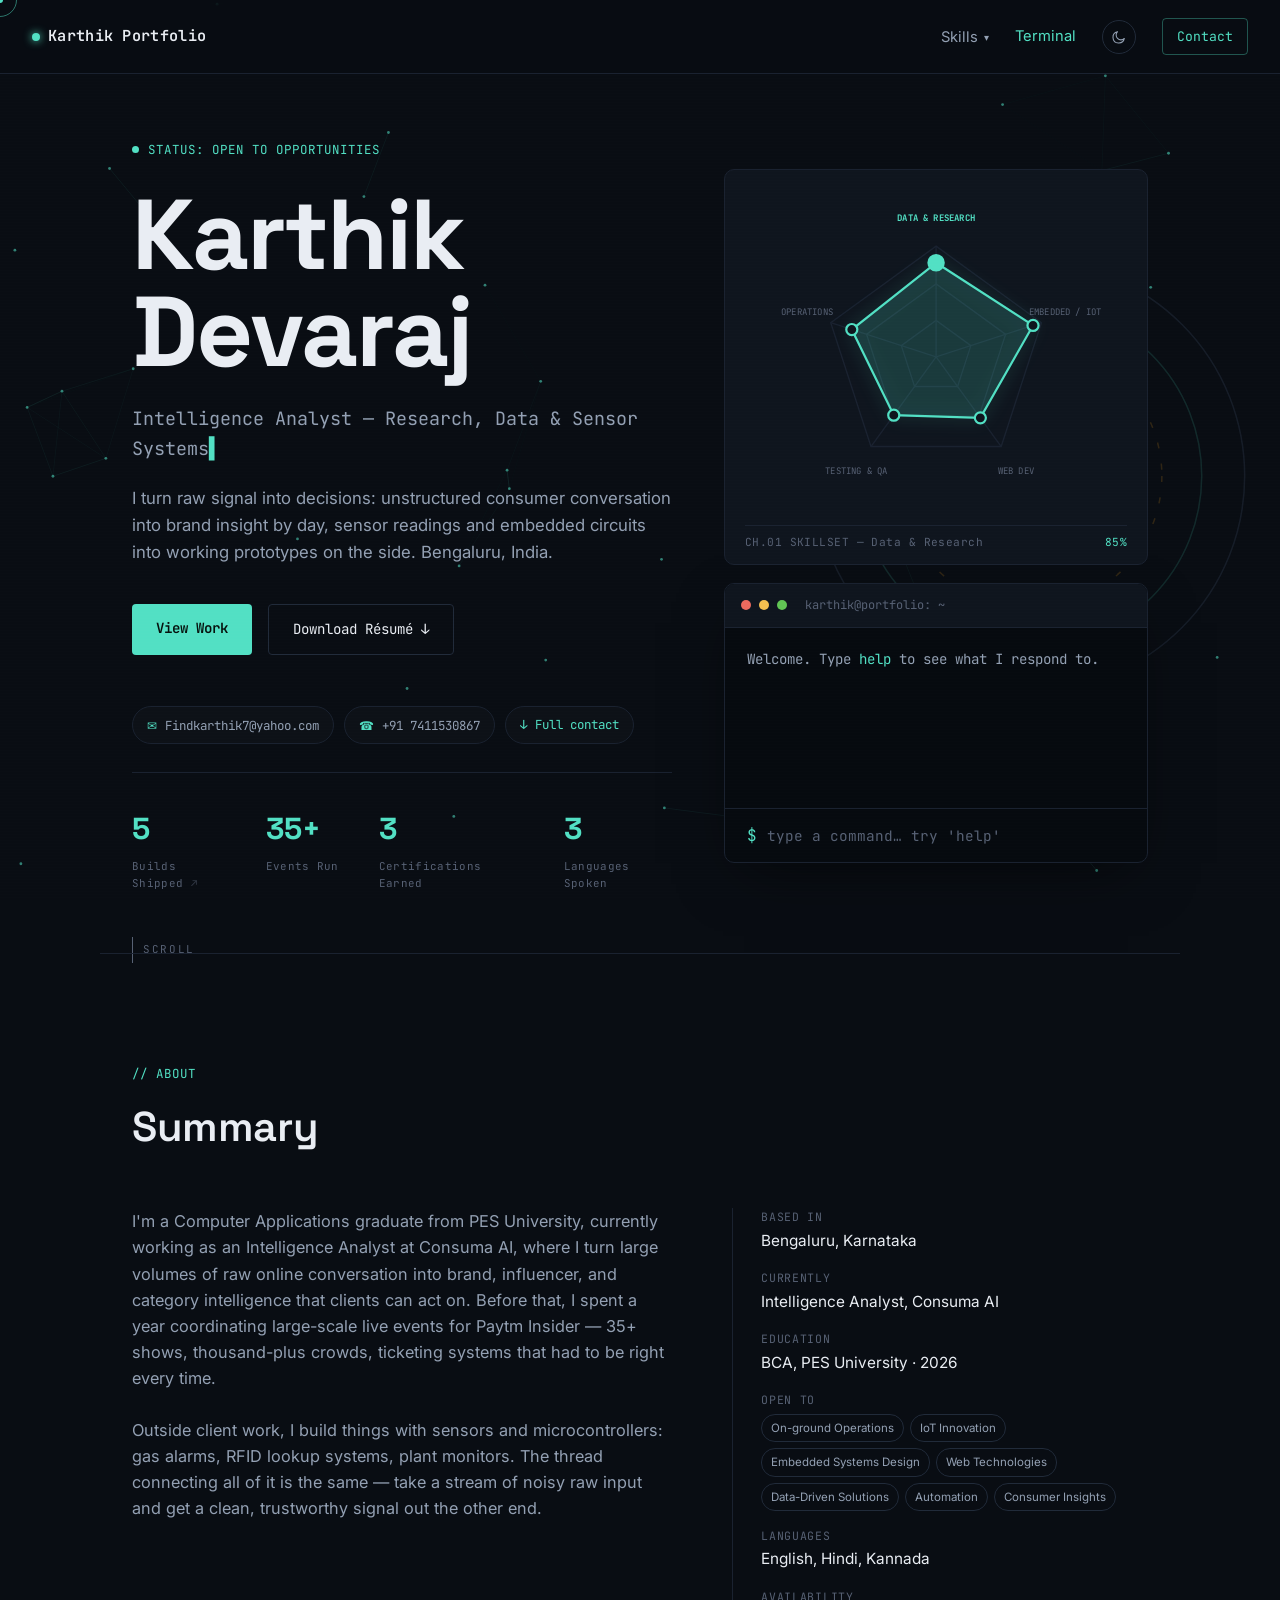
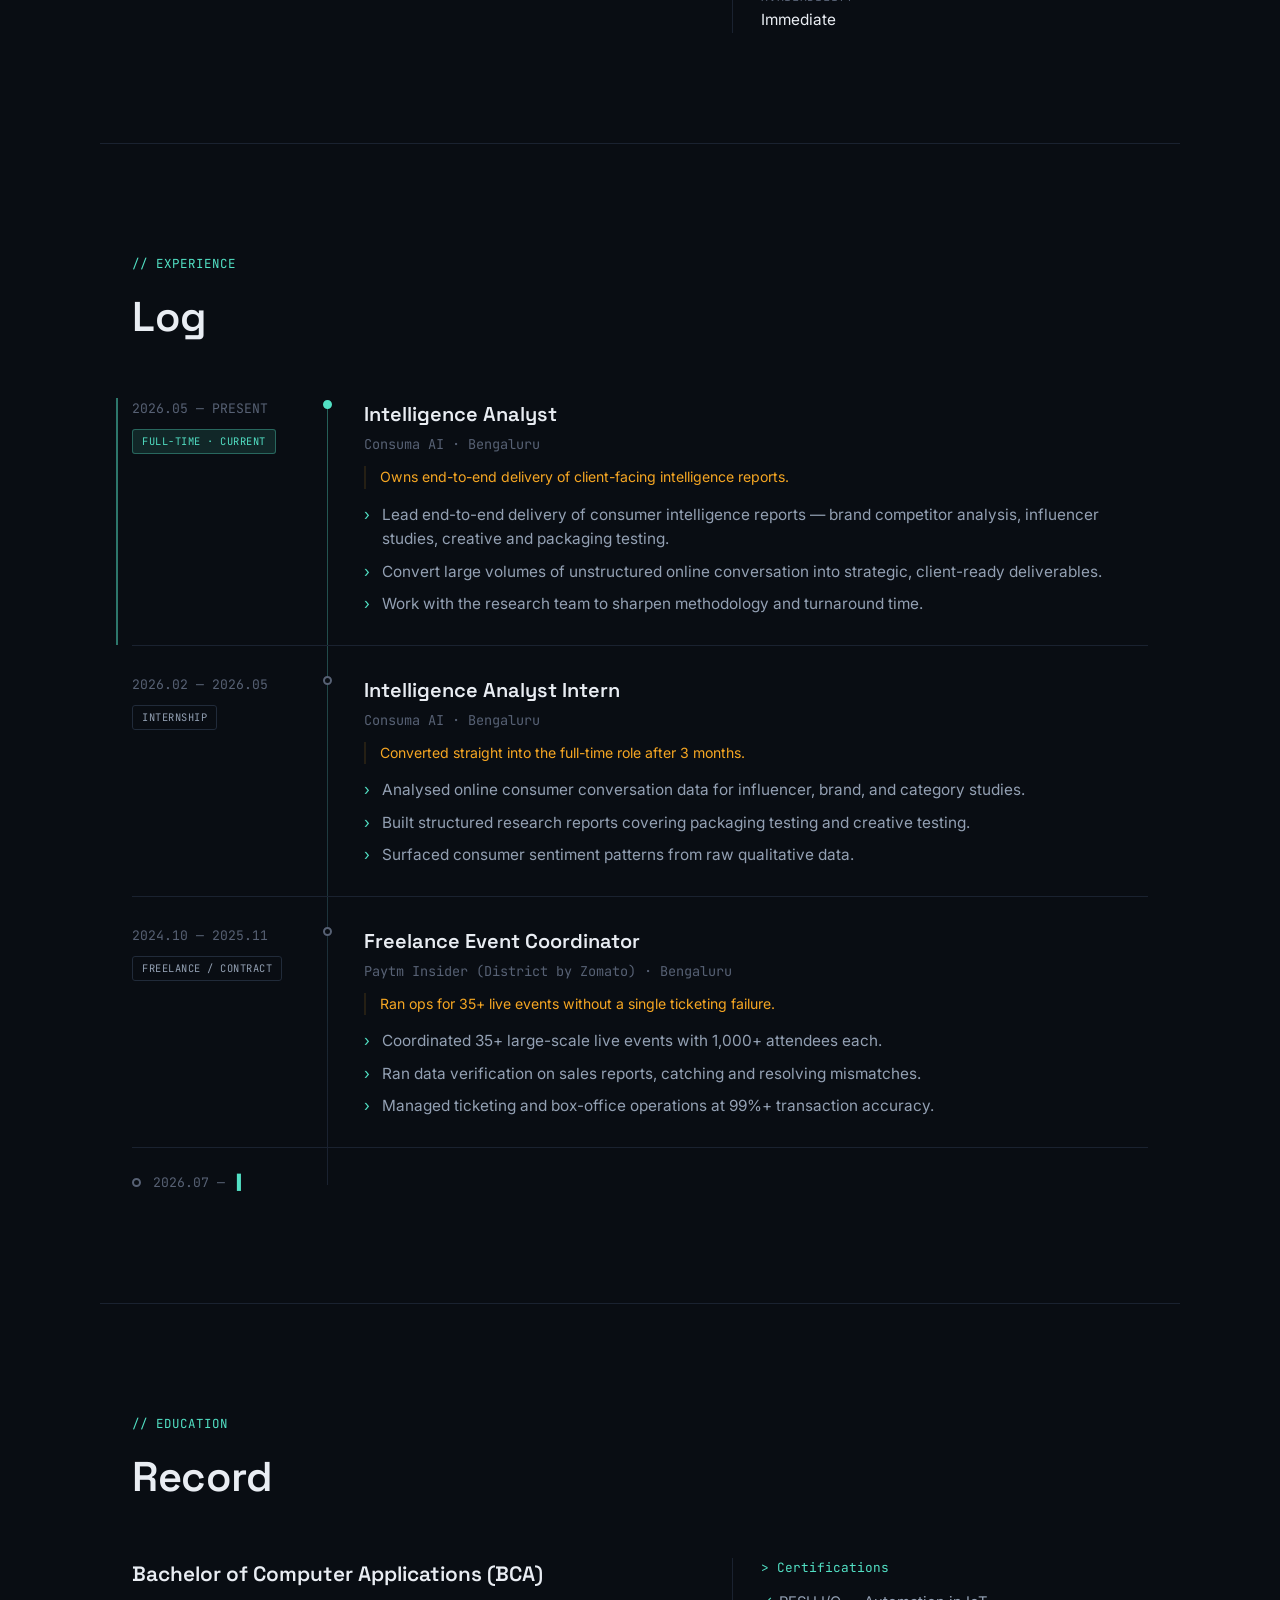
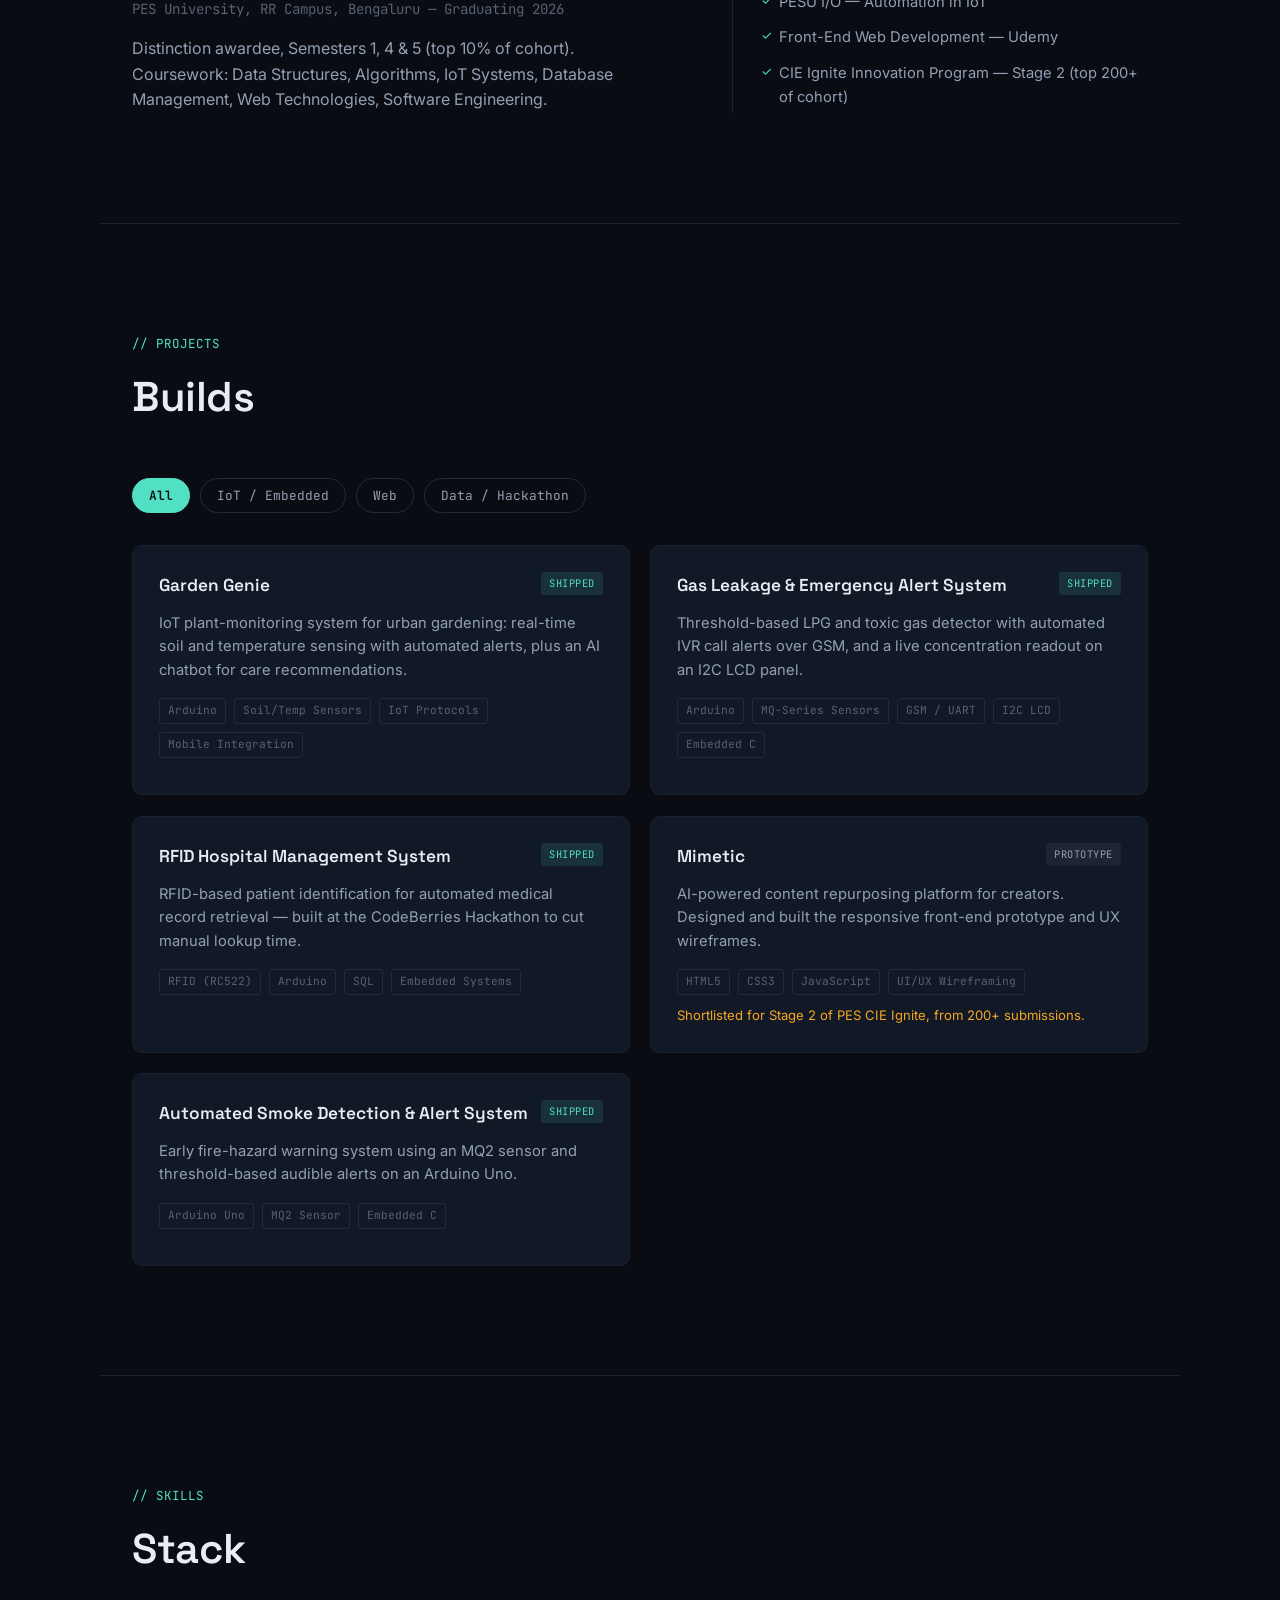
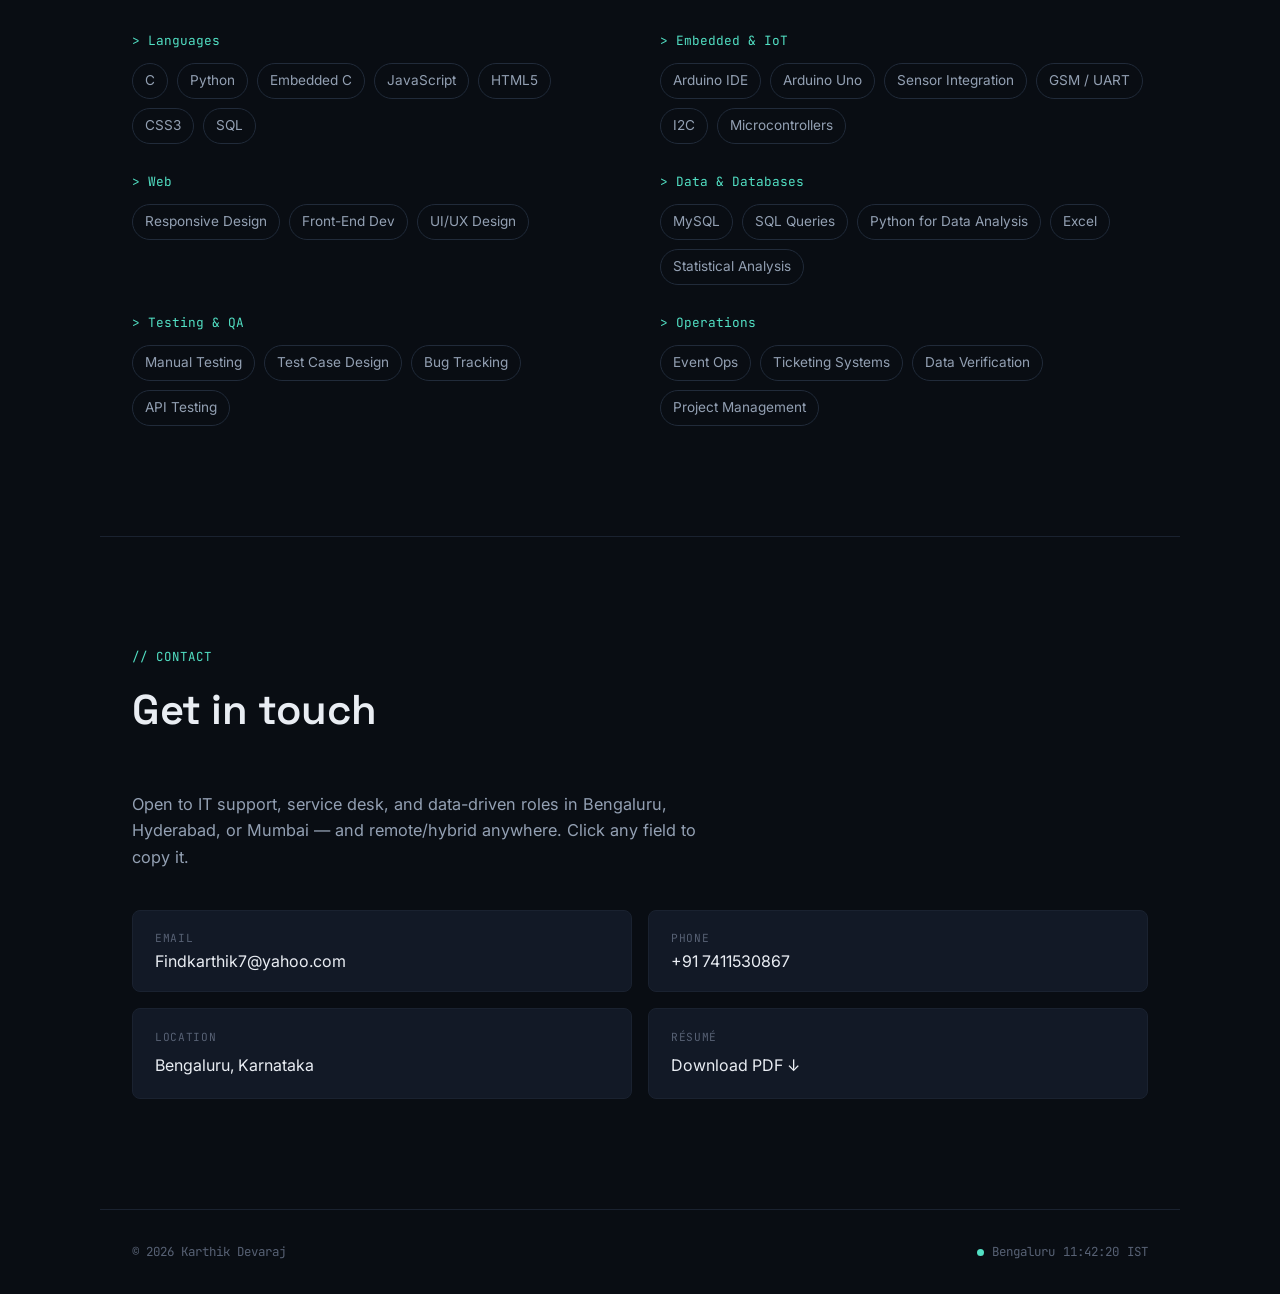
==== index.html @ ac890c67 "Add files via upload" ====
<!DOCTYPE html>
<html lang="en" data-theme="dark">
<head>
<meta charset="UTF-8">
<meta name="viewport" content="width=device-width, initial-scale=1.0">
<title>Karthik Devaraj — Intelligence Analyst</title>
<meta name="description" content="Karthik Devaraj — Intelligence Analyst working across research, data analysis, and embedded sensor systems.">
<link rel="preconnect" href="https://fonts.googleapis.com">
<link rel="preconnect" href="https://fonts.gstatic.com" crossorigin>
<link href="https://fonts.googleapis.com/css2?family=Space+Grotesk:wght@400;500;600;700&family=Inter:wght@400;500;600&family=JetBrains+Mono:wght@400;500;600&display=swap" rel="stylesheet">
<link rel="stylesheet" href="styles.css">
<script>
  (function(){
    try {
      var saved = localStorage.getItem('kd-theme');
      if (saved === 'light' || saved === 'dark') {
        document.documentElement.setAttribute('data-theme', saved);
      }
    } catch (e) {}
  })();
</script>
</head>
<body>

<div class="scanline" aria-hidden="true"></div>
<canvas id="bgCanvas" aria-hidden="true"></canvas>
<div class="progress" id="progress" aria-hidden="true"></div>
<div class="cursor-dot" id="cursorDot" aria-hidden="true"></div>
<div class="cursor-ring" id="cursorRing" aria-hidden="true"></div>
<div class="toast" id="toast" aria-live="polite"></div>

<nav class="nav" id="nav">
  <a href="#top" class="nav__mark" aria-label="Home" data-cursor-hover>
    <span class="nav__pulse" aria-hidden="true"></span>
    Karthik Portfolio
  </a>
  <button class="nav__toggle" id="navToggle" aria-label="Toggle menu" aria-expanded="false">
    <span></span><span></span><span></span>
  </button>
  <div class="nav__links" id="navLinks">
    <div class="nav__dropdown" id="navDropdown">
      <button type="button" class="nav__dropbtn" id="navDropBtn" aria-haspopup="true" aria-expanded="false" data-cursor-hover>
        <span id="navDropLabel">About</span><span class="nav__caret" aria-hidden="true">▾</span>
      </button>
      <div class="nav__dropmenu" id="navDropMenu" role="menu">
        <a href="#about" data-nav data-section-label="About" role="menuitem">About</a>
        <a href="#experience" data-nav data-section-label="Experience" role="menuitem">Experience</a>
        <a href="#education" data-nav data-section-label="Education" role="menuitem">Education</a>
        <a href="#projects" data-nav data-section-label="Projects" role="menuitem">Projects</a>
        <a href="#skills" data-nav data-section-label="Skills" role="menuitem">Skills</a>
      </div>
    </div>
    <a href="#terminal" data-nav data-cursor-hover>Terminal</a>
    <button type="button" class="theme-toggle" id="themeToggle" aria-label="Switch to light theme" data-cursor-hover>
      <svg class="theme-toggle__icon theme-toggle__icon--sun" viewBox="0 0 24 24" fill="none" aria-hidden="true">
        <circle cx="12" cy="12" r="4.5" stroke="currentColor" stroke-width="1.6"/>
        <g stroke="currentColor" stroke-width="1.6" stroke-linecap="round">
          <path d="M12 2.5v2.4M12 19.1v2.4M21.5 12h-2.4M4.9 12H2.5M18.4 5.6l-1.7 1.7M7.3 16.7l-1.7 1.7M18.4 18.4l-1.7-1.7M7.3 7.3 5.6 5.6"/>
        </g>
      </svg>
      <svg class="theme-toggle__icon theme-toggle__icon--moon" viewBox="0 0 24 24" fill="none" aria-hidden="true">
        <path d="M20 14.2A8.6 8.6 0 1 1 9.8 4a7 7 0 0 0 10.2 10.2Z" stroke="currentColor" stroke-width="1.6" stroke-linejoin="round"/>
      </svg>
    </button>
    <a href="#contact" class="nav__cta" data-nav data-cursor-hover>Contact</a>
  </div>
</nav>

<main id="top">

  <!-- HERO -->
  <section class="hero">
    <div class="hero__ring" aria-hidden="true">
      <svg viewBox="0 0 300 300">
        <circle class="ring ring--1" cx="150" cy="150" r="140"/>
        <circle class="ring ring--2" cx="150" cy="150" r="112"/>
        <circle class="ring ring--3" cx="150" cy="150" r="86" stroke-dasharray="4 10"/>
      </svg>
    </div>
    <div class="hero__inner">
      <p class="eyebrow"><span class="dot dot--live" aria-hidden="true"></span>STATUS: OPEN TO OPPORTUNITIES</p>
      <h1 class="hero__name">Karthik<br>Devaraj</h1>
      <p class="hero__role"><span id="roleText"></span><span class="type-cursor">▌</span></p>
      <p class="hero__lede">I turn raw signal into decisions: unstructured consumer conversation into brand insight by day, sensor readings and embedded circuits into working prototypes on the side. Bengaluru, India.</p>
      <div class="hero__cta">
        <a href="#projects" class="btn btn--primary" data-cursor-hover data-magnetic>View Work</a>
        <a href="resume.pdf" class="btn btn--ghost" download data-cursor-hover data-magnetic>Download Résumé ↓</a>
      </div>

      <div class="hero__quickcontact reveal">
        <button type="button" class="qc__item" data-copy="Findkarthik7@yahoo.com" data-cursor-hover>
          <span class="qc__ico" aria-hidden="true">✉</span>Findkarthik7@yahoo.com
        </button>
        <button type="button" class="qc__item" data-copy="+917411530867" data-cursor-hover>
          <span class="qc__ico" aria-hidden="true">☎</span>+91 7411530867
        </button>
        <a href="#contact" class="qc__item qc__item--link" data-cursor-hover>
          <span class="qc__ico" aria-hidden="true">↓</span>Full contact
        </a>
      </div>

      <div class="stats" id="stats">
        <a href="#projects" class="stat stat--link" data-cursor-hover>
          <span class="stat__num" data-count="5">0</span>
          <span class="stat__label">Builds Shipped <span class="stat__arrow">↗</span></span>
        </a>
        <div class="stat">
          <span class="stat__num" data-count="35" data-suffix="+">0</span>
          <span class="stat__label">Events Run</span>
        </div>
        <div class="stat stat--pop" id="certStat" tabindex="0" role="button" aria-haspopup="true" aria-expanded="false" data-cursor-hover>
          <span class="stat__num" data-count="3">0</span>
          <span class="stat__label">Certifications Earned</span>
          <div class="stat-pop" id="certPop" role="dialog" aria-label="Certifications earned">
            <p class="stat-pop__title">Certifications</p>
            <ul class="stat-pop__list">
              <li>PESU I/O — Automation in IoT</li>
              <li>Front-End Web Development — Udemy</li>
              <li>CIE Ignite Innovation — Stage 2 (Top 200+)</li>
            </ul>
          </div>
        </div>
        <div class="stat stat--pop" id="langStat" tabindex="0" role="button" aria-haspopup="true" aria-expanded="false" data-cursor-hover>
          <span class="stat__num" data-count="3">0</span>
          <span class="stat__label">Languages Spoken</span>
          <div class="stat-pop" id="langPop" role="dialog" aria-label="Languages spoken">
            <p class="stat-pop__title">Proficiency</p>
            <div class="lang-pop__row">
              <div class="lang-pop__top"><span>English</span><span>Fluent</span></div>
              <div class="lang-pop__bar"><span style="--lvl:95%"></span></div>
            </div>
            <div class="lang-pop__row">
              <div class="lang-pop__top"><span>Hindi</span><span>Professional</span></div>
              <div class="lang-pop__bar"><span style="--lvl:75%"></span></div>
            </div>
            <div class="lang-pop__row">
              <div class="lang-pop__top"><span>Kannada</span><span>Native</span></div>
              <div class="lang-pop__bar"><span style="--lvl:100%"></span></div>
            </div>
          </div>
        </div>
      </div>
    </div>

    <div class="hero__console" id="terminal">
      <div class="console__panel console__panel--radar reveal">
        <div class="console__radar" id="radarChart" aria-hidden="true"></div>
        <div class="console__radar-meta">
          <span id="radarLabel">CH.01 SKILLSET — tap or hover a node</span>
          <span id="radarValue">— %</span>
        </div>
      </div>
      <div class="console__panel console__panel--term term" id="termWrap" data-cursor-hover>
        <div class="term__bar">
          <span class="term__dot term__dot--r"></span>
          <span class="term__dot term__dot--y"></span>
          <span class="term__dot term__dot--g"></span>
          <span class="term__title">karthik@portfolio: ~</span>
        </div>
        <div class="term__body" id="termBody">
          <p>Welcome. Type <span class="term__hl">help</span> to see what I respond to.</p>
        </div>
        <div class="term__inputrow">
          <span class="term__prompt">$</span>
          <input type="text" id="termInput" class="term__input" autocomplete="off" spellcheck="false" placeholder="type a command… try 'help'" aria-label="Terminal command input">
        </div>
      </div>
    </div>

    <div class="hero__scroll" aria-hidden="true"><span></span>SCROLL</div>
  </section>

  <!-- ABOUT -->
  <section class="section reveal" id="about">
    <div class="section__head">
      <p class="section__tag">// ABOUT</p>
      <h2 class="section__title">Summary</h2>
    </div>
    <div class="about__grid">
      <p class="about__text">
        I'm a Computer Applications graduate from PES University, currently working as an Intelligence Analyst at Consuma AI, where I turn large volumes of raw online conversation into brand, influencer, and category intelligence that clients can act on. Before that, I spent a year coordinating large-scale live events for Paytm Insider — 35+ shows, thousand-plus crowds, ticketing systems that had to be right every time.
        <br><br>
        Outside client work, I build things with sensors and microcontrollers: gas alarms, RFID lookup systems, plant monitors. The thread connecting all of it is the same — take a stream of noisy raw input and get a clean, trustworthy signal out the other end.
      </p>
      <dl class="about__facts">
        <div><dt>Based in</dt><dd>Bengaluru, Karnataka</dd></div>
        <div><dt>Currently</dt><dd>Intelligence Analyst, Consuma AI</dd></div>
        <div><dt>Education</dt><dd>BCA, PES University · 2026</dd></div>
        <div><dt>Open to</dt><dd>
          <div class="tag-list">
            <span>On-ground Operations</span><span>IoT Innovation</span><span>Embedded Systems Design</span><span>Web Technologies</span><span>Data-Driven Solutions</span><span>Automation</span><span>Consumer Insights</span>
          </div>
        </dd></div>
        <div><dt>Languages</dt><dd>English, Hindi, Kannada</dd></div>
        <div><dt>Availability</dt><dd>Immediate</dd></div>
      </dl>
    </div>
  </section>

  <!-- EXPERIENCE -->
  <section class="section" id="experience">
    <div class="section__head reveal">
      <p class="section__tag">// EXPERIENCE</p>
      <h2 class="section__title">Log</h2>
    </div>
    <div class="log">

      <article class="log__entry log__entry--active reveal">
        <div class="log__time">
          <span class="log__dot log__dot--live" aria-hidden="true"></span>
          <span class="log__stamp">2026.05 — PRESENT</span>
          <span class="log__badge log__badge--active">FULL-TIME · CURRENT</span>
        </div>
        <div class="log__body">
          <h3>Intelligence Analyst</h3>
          <p class="log__org">Consuma AI · Bengaluru</p>
          <p class="log__highlight">Owns end-to-end delivery of client-facing intelligence reports.</p>
          <ul>
            <li>Lead end-to-end delivery of consumer intelligence reports — brand competitor analysis, influencer studies, creative and packaging testing.</li>
            <li>Convert large volumes of unstructured online conversation into strategic, client-ready deliverables.</li>
            <li>Work with the research team to sharpen methodology and turnaround time.</li>
          </ul>
        </div>
      </article>

      <article class="log__entry reveal">
        <div class="log__time">
          <span class="log__dot" aria-hidden="true"></span>
          <span class="log__stamp">2026.02 — 2026.05</span>
          <span class="log__badge">INTERNSHIP</span>
        </div>
        <div class="log__body">
          <h3>Intelligence Analyst Intern</h3>
          <p class="log__org">Consuma AI · Bengaluru</p>
          <p class="log__highlight">Converted straight into the full-time role after 3 months.</p>
          <ul>
            <li>Analysed online consumer conversation data for influencer, brand, and category studies.</li>
            <li>Built structured research reports covering packaging testing and creative testing.</li>
            <li>Surfaced consumer sentiment patterns from raw qualitative data.</li>
          </ul>
        </div>
      </article>

      <article class="log__entry reveal">
        <div class="log__time">
          <span class="log__dot" aria-hidden="true"></span>
          <span class="log__stamp">2024.10 — 2025.11</span>
          <span class="log__badge">FREELANCE / CONTRACT</span>
        </div>
        <div class="log__body">
          <h3>Freelance Event Coordinator</h3>
          <p class="log__org">Paytm Insider (District by Zomato) · Bengaluru</p>
          <p class="log__highlight">Ran ops for 35+ live events without a single ticketing failure.</p>
          <ul>
            <li>Coordinated 35+ large-scale live events with 1,000+ attendees each.</li>
            <li>Ran data verification on sales reports, catching and resolving mismatches.</li>
            <li>Managed ticketing and box-office operations at 99%+ transaction accuracy.</li>
          </ul>
        </div>
      </article>

      <div class="log__cursor reveal" aria-hidden="true"><span class="log__dot" aria-hidden="true"></span><span class="log__stamp">2026.07 —</span> <span class="cursor-blink">▌</span></div>
    </div>
  </section>

  <!-- EDUCATION -->
  <section class="section" id="education">
    <div class="section__head reveal">
      <p class="section__tag">// EDUCATION</p>
      <h2 class="section__title">Record</h2>
    </div>
    <div class="edu reveal">
      <div class="edu__main">
        <h3>Bachelor of Computer Applications (BCA)</h3>
        <p class="edu__org">PES University, RR Campus, Bengaluru — Graduating 2026</p>
        <p class="edu__detail">Distinction awardee, Semesters 1, 4 &amp; 5 (top 10% of cohort). Coursework: Data Structures, Algorithms, IoT Systems, Database Management, Web Technologies, Software Engineering.</p>
      </div>
      <div class="edu__certs">
        <p class="module__label">&gt; Certifications</p>
        <ul>
          <li>PESU I/O — Automation in IoT</li>
          <li>Front-End Web Development — Udemy</li>
          <li>CIE Ignite Innovation Program — Stage 2 (top 200+ of cohort)</li>
        </ul>
      </div>
    </div>
  </section>

  <!-- PROJECTS -->
  <section class="section" id="projects">
    <div class="section__head reveal">
      <p class="section__tag">// PROJECTS</p>
      <h2 class="section__title">Builds</h2>
    </div>

    <div class="filters reveal" id="filters" role="tablist" aria-label="Filter projects by category">
      <button type="button" class="filter is-active" data-filter="all" data-cursor-hover>All</button>
      <button type="button" class="filter" data-filter="iot" data-cursor-hover>IoT / Embedded</button>
      <button type="button" class="filter" data-filter="web" data-cursor-hover>Web</button>
      <button type="button" class="filter" data-filter="data" data-cursor-hover>Data / Hackathon</button>
    </div>

    <div class="projects" id="projectGrid">

      <article class="card reveal" data-tags="iot" data-cursor-hover>
        <div class="card__head">
          <h3>Garden Genie</h3>
          <span class="card__status card__status--shipped">SHIPPED</span>
        </div>
        <p class="card__desc">IoT plant-monitoring system for urban gardening: real-time soil and temperature sensing with automated alerts, plus an AI chatbot for care recommendations.</p>
        <ul class="card__stack">
          <li>Arduino</li><li>Soil/Temp Sensors</li><li>IoT Protocols</li><li>Mobile Integration</li>
        </ul>
      </article>

      <article class="card reveal" data-tags="iot" data-cursor-hover>
        <div class="card__head">
          <h3>Gas Leakage &amp; Emergency Alert System</h3>
          <span class="card__status card__status--shipped">SHIPPED</span>
        </div>
        <p class="card__desc">Threshold-based LPG and toxic gas detector with automated IVR call alerts over GSM, and a live concentration readout on an I2C LCD panel.</p>
        <ul class="card__stack">
          <li>Arduino</li><li>MQ-Series Sensors</li><li>GSM / UART</li><li>I2C LCD</li><li>Embedded C</li>
        </ul>
      </article>

      <article class="card reveal" data-tags="iot data" data-cursor-hover>
        <div class="card__head">
          <h3>RFID Hospital Management System</h3>
          <span class="card__status card__status--shipped">SHIPPED</span>
        </div>
        <p class="card__desc">RFID-based patient identification for automated medical record retrieval — built at the CodeBerries Hackathon to cut manual lookup time.</p>
        <ul class="card__stack">
          <li>RFID (RC522)</li><li>Arduino</li><li>SQL</li><li>Embedded Systems</li>
        </ul>
      </article>

      <article class="card reveal" data-tags="web" data-cursor-hover>
        <div class="card__head">
          <h3>Mimetic</h3>
          <span class="card__status card__status--prototype">PROTOTYPE</span>
        </div>
        <p class="card__desc">AI-powered content repurposing platform for creators. Designed and built the responsive front-end prototype and UX wireframes.</p>
        <ul class="card__stack">
          <li>HTML5</li><li>CSS3</li><li>JavaScript</li><li>UI/UX Wireframing</li>
        </ul>
        <p class="card__note">Shortlisted for Stage 2 of PES CIE Ignite, from 200+ submissions.</p>
      </article>

      <article class="card reveal" data-tags="iot" data-cursor-hover>
        <div class="card__head">
          <h3>Automated Smoke Detection &amp; Alert System</h3>
          <span class="card__status card__status--shipped">SHIPPED</span>
        </div>
        <p class="card__desc">Early fire-hazard warning system using an MQ2 sensor and threshold-based audible alerts on an Arduino Uno.</p>
        <ul class="card__stack">
          <li>Arduino Uno</li><li>MQ2 Sensor</li><li>Embedded C</li>
        </ul>
      </article>

    </div>
  </section>

  <!-- SKILLS -->
  <section class="section" id="skills">
    <div class="section__head reveal">
      <p class="section__tag">// SKILLS</p>
      <h2 class="section__title">Stack</h2>
    </div>
    <div class="modules">
      <div class="module reveal">
        <p class="module__label">&gt; Languages</p>
        <div class="module__chips">
          <span>C</span><span>Python</span><span>Embedded C</span><span>JavaScript</span><span>HTML5</span><span>CSS3</span><span>SQL</span>
        </div>
      </div>
      <div class="module reveal">
        <p class="module__label">&gt; Embedded &amp; IoT</p>
        <div class="module__chips">
          <span>Arduino IDE</span><span>Arduino Uno</span><span>Sensor Integration</span><span>GSM / UART</span><span>I2C</span><span>Microcontrollers</span>
        </div>
      </div>
      <div class="module reveal">
        <p class="module__label">&gt; Web</p>
        <div class="module__chips">
          <span>Responsive Design</span><span>Front-End Dev</span><span>UI/UX Design</span>
        </div>
      </div>
      <div class="module reveal">
        <p class="module__label">&gt; Data &amp; Databases</p>
        <div class="module__chips">
          <span>MySQL</span><span>SQL Queries</span><span>Python for Data Analysis</span><span>Excel</span><span>Statistical Analysis</span>
        </div>
      </div>
      <div class="module reveal">
        <p class="module__label">&gt; Testing &amp; QA</p>
        <div class="module__chips">
          <span>Manual Testing</span><span>Test Case Design</span><span>Bug Tracking</span><span>API Testing</span>
        </div>
      </div>
      <div class="module reveal">
        <p class="module__label">&gt; Operations</p>
        <div class="module__chips">
          <span>Event Ops</span><span>Ticketing Systems</span><span>Data Verification</span><span>Project Management</span>
        </div>
      </div>
    </div>
  </section>

  <!-- CONTACT -->
  <section class="section section--contact" id="contact">
    <div class="section__head reveal">
      <p class="section__tag">// CONTACT</p>
      <h2 class="section__title">Get in touch</h2>
    </div>
    <div class="contact reveal">
      <p class="contact__lede">Open to IT support, service desk, and data-driven roles in Bengaluru, Hyderabad, or Mumbai — and remote/hybrid anywhere. Click any field to copy it.</p>
      <div class="contact__grid">
        <button type="button" class="contact__item" data-copy="Findkarthik7@yahoo.com" data-cursor-hover>
          <span class="contact__k">Email</span>
          <span class="contact__v">Findkarthik7@yahoo.com</span>
        </button>
        <button type="button" class="contact__item" data-copy="+917411530867" data-cursor-hover>
          <span class="contact__k">Phone</span>
          <span class="contact__v">+91 7411530867</span>
        </button>
        <div class="contact__item">
          <span class="contact__k">Location</span>
          <span class="contact__v">Bengaluru, Karnataka</span>
        </div>
        <a href="resume.pdf" class="contact__item" download data-cursor-hover>
          <span class="contact__k">Résumé</span>
          <span class="contact__v">Download PDF ↓</span>
        </a>
      </div>
    </div>
  </section>

</main>

<footer class="footer">
  <span>© 2026 Karthik Devaraj</span>
  <span class="footer__signal"><span class="dot dot--live" aria-hidden="true"></span>Bengaluru <span id="clock">--:--:--</span> IST</span>
</footer>

<script src="script.js"></script>
</body>
</html>
---- styles.css ----
/* ---------- Tokens ---------- */
:root{
  --bg: #090d13;
  --bg-elevated: #0f151e;
  --bg-card: #121926;
  --border: #212b3a;
  --border-soft: #1a2230;
  --text-primary: #e9edf3;
  --text-secondary: #93a0b3;
  --text-muted: #576174;
  --cyan: #52e0c4;
  --cyan-dim: rgba(82, 224, 196, 0.12);
  --amber: #f5a623;
  --amber-dim: rgba(245, 166, 35, 0.12);
  --font-display: 'Space Grotesk', sans-serif;
  --font-body: 'Inter', sans-serif;
  --font-mono: 'JetBrains Mono', monospace;
  --max: 1080px;
}

[data-theme="light"]{
  --bg: #f4f6f9;
  --bg-elevated: #ffffff;
  --bg-card: #ffffff;
  --border: #dbe1e9;
  --border-soft: #e7ebf1;
  --text-primary: #12161d;
  --text-secondary: #4a5568;
  --text-muted: #8792a2;
  --cyan: #0e9c82;
  --cyan-dim: rgba(14, 156, 130, 0.1);
  --amber: #b8790f;
  --amber-dim: rgba(184, 121, 15, 0.1);
}

*{ box-sizing: border-box; margin:0; padding:0; }

html{ scroll-behavior: smooth; overflow-x: hidden; max-width: 100%; }

body{
  background: var(--bg);
  color: var(--text-primary);
  font-family: var(--font-body);
  line-height: 1.6;
  -webkit-font-smoothing: antialiased;
  overflow-x: hidden;
  cursor: default;
  transition: background 0.35s ease, color 0.35s ease;
}
[data-theme="light"] body{
  background:
    radial-gradient(1100px 620px at 12% -8%, rgba(14,156,130,0.10), transparent 58%),
    radial-gradient(900px 520px at 100% 6%, rgba(184,121,15,0.07), transparent 55%),
    radial-gradient(800px 500px at 50% 100%, rgba(14,156,130,0.06), transparent 55%),
    var(--bg);
}

::selection{ background: var(--cyan-dim); color: var(--cyan); }

a{ color: inherit; text-decoration: none; }

:focus-visible{
  outline: 2px solid var(--cyan);
  outline-offset: 3px;
}

@media (prefers-reduced-motion: reduce){
  *{ animation-duration: 0.01ms !important; animation-iteration-count: 1 !important; transition-duration: 0.01ms !important; scroll-behavior: auto !important; }
}

/* faint scanline atmosphere */
.scanline{
  position: fixed; inset: 0; pointer-events: none; z-index: 2;
  background: repeating-linear-gradient(
    to bottom,
    rgba(255,255,255,0.012) 0px,
    rgba(255,255,255,0.012) 1px,
    transparent 1px,
    transparent 3px
  );
  mix-blend-mode: overlay;
}
[data-theme="light"] .scanline{
  background: repeating-linear-gradient(
    to bottom,
    rgba(0,0,0,0.012) 0px,
    rgba(0,0,0,0.012) 1px,
    transparent 1px,
    transparent 3px
  );
}

#bgCanvas{
  position: fixed; inset: 0; z-index: 0; pointer-events: none;
  width: 100%; height: 100%;
}

.dot{
  display:inline-block; width:7px; height:7px; border-radius:50%;
  background: var(--text-muted);
}
.dot--live{
  background: var(--cyan);
  box-shadow: 0 0 0 0 rgba(82,224,196,0.6);
  animation: pulse 2s infinite;
}
@keyframes pulse{
  0%{ box-shadow: 0 0 0 0 rgba(82,224,196,0.45); }
  70%{ box-shadow: 0 0 0 7px rgba(82,224,196,0); }
  100%{ box-shadow: 0 0 0 0 rgba(82,224,196,0); }
}

/* ---------- Scroll progress ---------- */
.progress{
  position: fixed; top:0; left:0; height: 2px; width: 0%; z-index: 60;
  background: linear-gradient(90deg, var(--cyan), var(--amber));
  box-shadow: 0 0 8px rgba(82,224,196,0.5);
  transition: width 0.1s linear;
}

/* ---------- Custom cursor ---------- */
.cursor-dot, .cursor-ring{
  position: fixed; top:0; left:0; pointer-events: none; z-index: 70;
  border-radius: 50%; transform: translate(-50%, -50%);
}
.cursor-dot{ width: 6px; height: 6px; background: var(--cyan); }
.cursor-ring{
  width: 34px; height: 34px; border: 1px solid rgba(82,224,196,0.5);
  transition: width 0.2s, height 0.2s, border-color 0.2s, background 0.2s;
}
.cursor-ring.is-hover{
  width: 54px; height: 54px; background: rgba(82,224,196,0.08); border-color: var(--cyan);
}
@media (hover: none), (pointer: coarse){
  .cursor-dot, .cursor-ring{ display:none; }
}

/* ---------- Toast ---------- */
.toast{
  position: fixed; bottom: 28px; left: 50%; transform: translateX(-50%) translateY(20px);
  background: var(--bg-card); border: 1px solid rgba(82,224,196,0.35); color: var(--cyan);
  font-family: var(--font-mono); font-size: 0.82rem; padding: 10px 18px; border-radius: 6px;
  z-index: 80; opacity: 0; pointer-events: none; transition: opacity 0.25s, transform 0.25s;
}
.toast.is-visible{ opacity: 1; transform: translateX(-50%) translateY(0); }

/* ---------- Reveal on scroll ---------- */
.reveal{
  opacity: 0; transform: translateY(24px);
  transition: opacity 0.7s ease, transform 0.7s ease;
}
.reveal.is-visible{ opacity: 1; transform: translateY(0); }

/* ---------- Nav ---------- */
.nav{
  position: fixed; top:0; left:0; right:0; z-index: 50;
  display:flex; align-items:center; justify-content:space-between;
  padding: 18px 32px;
  background: rgba(9,13,19,0.72);
  backdrop-filter: blur(10px);
  border-bottom: 1px solid var(--border-soft);
  transition: border-color 0.3s, background 0.35s ease;
}
[data-theme="light"] .nav{ background: rgba(244,246,249,0.78); }
.nav__mark{
  font-family: var(--font-mono); font-weight:600; font-size:0.95rem;
  letter-spacing: 0.02em; display:flex; align-items:center; gap:8px;
}
.nav__pulse{
  width:8px; height:8px; border-radius:50%; background: var(--cyan);
  box-shadow: 0 0 8px var(--cyan);
}
.nav__links{ display:flex; align-items:center; gap: 26px; font-size: 0.92rem; color: var(--text-secondary); }
.nav__links a{ transition: color 0.2s; position: relative; }
.nav__links a:hover{ color: var(--text-primary); }
.nav__links a.is-active{ color: var(--cyan); }
.nav__cta{
  font-family: var(--font-mono); font-size: 0.82rem; color: var(--cyan) !important;
  border: 1px solid rgba(82,224,196,0.35); padding: 7px 14px; border-radius: 4px;
}
.nav__cta:hover{ background: var(--cyan-dim); color: var(--cyan) !important; }
.nav__toggle{ display:none; flex-direction:column; gap:5px; background:none; border:none; cursor:pointer; padding: 6px; }
.nav__toggle span{ width:22px; height:2px; background: var(--text-primary); display:block; }

/* nav dropdown ("About" + Experience/Education/Projects/Skills) */
.nav__dropdown{ position: relative; }
.nav__dropbtn{
  display:flex; align-items:center; gap: 6px;
  background: none; border: none; padding: 0; margin: 0;
  font-family: var(--font-body); font-size: 0.92rem; color: var(--text-secondary);
  cursor: pointer; transition: color 0.2s;
}
.nav__dropbtn:hover, .nav__dropbtn.is-active{ color: var(--cyan); }
.nav__caret{ font-size: 0.7em; transition: transform 0.2s ease; }
.nav__dropdown.is-open .nav__caret{ transform: rotate(180deg); }
.nav__dropmenu{
  position: absolute; top: calc(100% + 16px); left: 50%; transform: translateX(-50%) translateY(6px);
  background: var(--bg-card); border: 1px solid var(--border-soft); border-radius: 8px;
  padding: 8px; display:flex; flex-direction:column; gap: 2px; min-width: 168px;
  opacity: 0; pointer-events: none; transition: opacity 0.18s ease, transform 0.18s ease;
  box-shadow: 0 20px 45px -18px rgba(0,0,0,0.5); z-index: 60;
}
.nav__dropmenu a{
  padding: 8px 12px; border-radius: 5px; font-size: 0.88rem; color: var(--text-secondary);
  transition: background 0.15s, color 0.15s;
}
.nav__dropmenu a:hover, .nav__dropmenu a.is-active{ background: var(--cyan-dim); color: var(--cyan); }
.nav__dropdown.is-open .nav__dropmenu{ opacity: 1; pointer-events: auto; transform: translateX(-50%) translateY(0); }
@media (hover: hover) and (pointer: fine){
  .nav__dropdown:hover .nav__dropmenu{ opacity: 1; pointer-events: auto; transform: translateX(-50%) translateY(0); }
  .nav__dropdown:hover .nav__caret{ transform: rotate(180deg); }
}

/* theme toggle */
.theme-toggle{
  display:flex; align-items:center; justify-content:center;
  width: 34px; height: 34px; border-radius: 50%;
  background: transparent; border: 1px solid var(--border); color: var(--text-secondary);
  cursor: pointer; transition: border-color 0.2s, color 0.2s, transform 0.2s;
}
.theme-toggle:hover{ border-color: rgba(82,224,196,0.4); color: var(--cyan); transform: rotate(-12deg); }
.theme-toggle__icon{ width: 16px; height: 16px; }
.theme-toggle__icon--sun{ display:none; }
[data-theme="light"] .theme-toggle__icon--sun{ display:block; }
[data-theme="light"] .theme-toggle__icon--moon{ display:none; }

/* ---------- Hero ---------- */
.hero{
  min-height: 100svh;
  display:grid; grid-template-columns: 1fr; align-items:center; gap: 52px;
  padding: 140px 32px 60px;
  max-width: var(--max); margin: 0 auto;
  position: relative; z-index: 1;
}
@media (min-width: 981px){
  .hero{ grid-template-columns: 1.12fr 0.88fr; }
}
.hero__ring{
  position: absolute; top: 50%; right: -80px; transform: translateY(-50%);
  width: 460px; height: 460px; z-index: -1; opacity: 0.55;
}
.hero__ring svg{ width:100%; height:100%; }
.ring{ fill:none; stroke: var(--border); stroke-width: 1; }
.ring--1{ animation: spin 60s linear infinite; }
.ring--2{ stroke: rgba(82,224,196,0.25); animation: spin 40s linear infinite reverse; }
.ring--3{ stroke: rgba(245,166,35,0.3); animation: spin 80s linear infinite; }
@keyframes spin{ to{ transform: rotate(360deg); } }

.eyebrow{
  font-family: var(--font-mono); font-size: 0.78rem; letter-spacing: 0.08em;
  color: var(--cyan); text-transform: uppercase;
  display:flex; align-items:center; gap:9px; margin-bottom: 26px;
}
.hero__name{
  font-family: var(--font-display); font-weight: 700;
  font-size: clamp(3rem, 9vw, 6.2rem);
  line-height: 0.98; letter-spacing: -0.02em;
  margin-bottom: 24px;
}
.hero__role{
  font-family: var(--font-mono); font-size: clamp(0.95rem, 1.6vw, 1.15rem);
  color: var(--text-secondary); margin-bottom: 22px; min-height: 1.4em;
}
.type-cursor{ color: var(--cyan); animation: blink 1s step-end infinite; }
.hero__lede{
  max-width: 560px; color: var(--text-secondary); font-size: 1.05rem; margin-bottom: 38px;
}
.hero__cta{ display:flex; gap:16px; flex-wrap: wrap; margin-bottom: 52px; }

.btn{
  font-family: var(--font-mono); font-size: 0.88rem;
  padding: 13px 24px; border-radius: 4px; transition: background 0.2s, color 0.2s, border-color 0.2s;
  display:inline-block; will-change: transform;
}
.btn--primary{ background: var(--cyan); color: #06110d; font-weight: 600; }
.btn--primary:hover{ background: #6df0d5; }
.btn--ghost{ border: 1px solid var(--border); color: var(--text-primary); }
.btn--ghost:hover{ border-color: var(--cyan); color: var(--cyan); }

/* quick contact strip */
.hero__quickcontact{
  display:flex; flex-wrap:wrap; gap: 10px; margin-bottom: 28px;
}
.qc__item{
  display:flex; align-items:center; gap: 8px;
  font-family: var(--font-mono); font-size: 0.78rem; color: var(--text-secondary);
  background: rgba(255,255,255,0.02); border: 1px solid var(--border-soft);
  padding: 8px 14px; border-radius: 20px; cursor: pointer;
  transition: border-color 0.2s, color 0.2s, transform 0.15s;
}
.qc__item:hover{ border-color: rgba(82,224,196,0.4); color: var(--cyan); transform: translateY(-1px); }
.qc__ico{ color: var(--cyan); }
.qc__item--link{ color: var(--cyan); }

/* stats */
.stats{
  display:grid; grid-template-columns: repeat(4, auto); gap: 40px;
  padding-top: 32px; border-top: 1px solid var(--border-soft);
  max-width: 620px;
}
.stat{ display:flex; flex-direction:column; gap: 4px; position: relative; }
.stat__num{ font-family: var(--font-display); font-size: 1.9rem; font-weight: 700; color: var(--cyan); }
.stat__label{ font-family: var(--font-mono); font-size: 0.68rem; color: var(--text-muted); letter-spacing: 0.03em; }

.stat--link{ cursor: pointer; transition: transform 0.15s; }
.stat--link:hover{ transform: translateY(-2px); }
.stat--link:hover .stat__num{ color: #6df0d5; }
.stat--link:hover .stat__arrow{ opacity: 1; transform: translate(1px,-1px); }
.stat__arrow{ display:inline-block; opacity: 0.5; transition: opacity 0.2s, transform 0.2s; }

.stat--pop{ cursor: pointer; }
.stat--pop:hover .stat__num, .stat--pop:focus-visible .stat__num{ color: #6df0d5; }
.stat-pop{
  position: absolute; bottom: calc(100% + 14px); left: -18px; z-index: 40;
  width: 230px; background: var(--bg-card); border: 1px solid var(--border-soft);
  border-radius: 10px; padding: 16px 18px; box-shadow: 0 20px 50px -18px rgba(0,0,0,0.7);
  opacity: 0; pointer-events: none; transform: translateY(8px) scale(0.98);
  transition: opacity 0.2s ease, transform 0.2s ease;
}
.stat-pop::after{
  content:''; position: absolute; top: 100%; left: 26px;
  width: 10px; height: 10px; background: var(--bg-card);
  border-right: 1px solid var(--border-soft); border-bottom: 1px solid var(--border-soft);
  transform: translateY(-50%) rotate(45deg);
}
.stat--pop.is-open .stat-pop{ opacity: 1; pointer-events: auto; transform: translateY(0) scale(1); }
@media (hover: hover) and (pointer: fine){
  .stat--pop:hover .stat-pop, .stat--pop:focus-within .stat-pop{
    opacity: 1; pointer-events: auto; transform: translateY(0) scale(1);
  }
}
.stat-pop__title{
  font-family: var(--font-mono); font-size: 0.68rem; color: var(--cyan);
  text-transform: uppercase; letter-spacing: 0.06em; margin-bottom: 12px;
}
.stat-pop__list{ list-style: none; display:grid; gap: 10px; }
.stat-pop__list li{
  position: relative; padding-left: 16px; font-size: 0.82rem; color: var(--text-secondary);
  text-align: left; line-height: 1.4;
}
.stat-pop__list li::before{ content:'✓'; position:absolute; left:0; top:0; color: var(--cyan); font-size: 0.72rem; }

.lang-pop__row + .lang-pop__row{ margin-top: 12px; }
.lang-pop__top{
  display:flex; justify-content:space-between; align-items:baseline;
  font-size: 0.82rem; margin-bottom: 6px; text-align: left;
}
.lang-pop__top span:first-child{ color: var(--text-primary); font-weight: 600; }
.lang-pop__top span:last-child{ font-family: var(--font-mono); font-size: 0.66rem; color: var(--text-muted); }
.lang-pop__bar{
  height: 7px; border-radius: 4px;
  background-image: radial-gradient(circle, var(--border) 1.4px, transparent 1.6px);
  background-size: 7px 7px; background-repeat: repeat-x; background-position: center;
}
.lang-pop__bar span{
  display:block; height:100%; width: var(--lvl); border-radius: 4px;
  background-image: radial-gradient(circle, var(--cyan) 1.4px, transparent 1.6px);
  background-size: 7px 7px; background-repeat: repeat-x; background-position: center;
  filter: drop-shadow(0 0 4px rgba(82,224,196,0.5));
  transition: width 0.6s ease;
}

/* ---------- Hero console (radar + terminal) ---------- */
.hero__console{ display:flex; flex-direction:column; gap: 18px; }
.console__panel{
  border: 1px solid var(--border-soft); border-radius: 10px;
  background: var(--bg-elevated); overflow: hidden;
}
.console__panel--radar{
  padding: 18px 20px 12px; position: relative;
}
.console__radar{ width:100%; aspect-ratio: 1.15 / 1; display:flex; align-items:center; justify-content:center; }
.console__radar svg{ width:100%; height:100%; overflow: visible; }
.radar__ring{ fill:none; stroke: var(--border-soft); stroke-width: 1; }
.radar__axis{ stroke: var(--border-soft); stroke-width: 1; }
.radar__label{
  font-family: var(--font-mono); font-size: 6.5px; fill: var(--text-muted);
  text-transform: uppercase; letter-spacing: 0.02em;
  transition: fill 0.15s ease, font-weight 0.15s ease;
}
.radar__label.is-active{ fill: var(--cyan); font-weight: 700; }
.radar__area{
  fill: rgba(82,224,196,0.14); stroke: var(--cyan); stroke-width: 1.6;
  filter: drop-shadow(0 0 6px rgba(82,224,196,0.35));
  stroke-dasharray: 700; stroke-dashoffset: 700;
  transition: d 0.3s ease;
}
.console__panel--radar.is-visible .radar__area{ animation: radarDraw 1.4s ease-out forwards; }
@keyframes radarDraw{ to{ stroke-dashoffset: 0; } }
.radar__node{
  fill: var(--bg-elevated); stroke: var(--cyan); stroke-width: 1.6; cursor: pointer;
  transition: r 0.15s ease, fill 0.15s ease;
}
.radar__node:hover, .radar__node.is-active{ fill: var(--cyan); r: 5.5; }
.console__radar-meta{
  display:flex; justify-content:space-between;
  font-family: var(--font-mono); font-size: 0.7rem; color: var(--text-muted);
  letter-spacing: 0.04em; padding-top: 8px; border-top: 1px solid var(--border-soft); margin-top: 4px;
}
#radarValue{ color: var(--cyan); }

.console__panel--term{ display: none; }
@media (min-width: 981px) and (hover: hover) and (pointer: fine){
  .console__panel--term{ display: flex; flex-direction: column; box-shadow: 0 20px 60px -20px rgba(0,0,0,0.6); }
}

.hero__scroll{
  position: absolute; bottom: -10px; left: 32px;
  font-family: var(--font-mono); font-size: 0.68rem; color: var(--text-muted);
  letter-spacing: 0.15em; display:flex; align-items:center; gap: 10px;
}
.hero__scroll span{
  width:1px; height: 26px; background: var(--text-muted); position: relative; overflow: hidden;
}
.hero__scroll span::after{
  content:''; position:absolute; top:-100%; left:0; width:100%; height:100%;
  background: var(--cyan); animation: scrolldown 1.8s ease-in-out infinite;
}
@keyframes scrolldown{
  0%{ top:-100%; } 50%{ top: 0; } 100%{ top: 100%; }
}

/* ---------- Section shell ---------- */
.section{
  max-width: var(--max); margin: 0 auto;
  padding: 110px 32px;
  border-top: 1px solid var(--border-soft);
  position: relative; z-index: 1;
}
.section__head{ margin-bottom: 48px; }
.section__tag{
  font-family: var(--font-mono); font-size: 0.78rem; color: var(--cyan);
  letter-spacing: 0.08em; margin-bottom: 10px;
}
.section__title{
  font-family: var(--font-display); font-size: clamp(1.8rem, 3.4vw, 2.6rem);
  font-weight: 600; letter-spacing: -0.01em;
}

/* ---------- About ---------- */
.about__grid{
  display:grid; grid-template-columns: 1.3fr 1fr; gap: 60px;
}
.about__text{ color: var(--text-secondary); font-size: 1.02rem; max-width: 60ch; }
.about__facts{
  display:grid; gap: 16px; align-content:start;
  border-left: 1px solid var(--border-soft); padding-left: 28px;
}
.about__facts dt{
  font-family: var(--font-mono); font-size: 0.72rem; color: var(--text-muted);
  text-transform: uppercase; letter-spacing: 0.06em; margin-bottom: 2px;
}
.about__facts dd{ font-size: 0.96rem; color: var(--text-primary); }
.tag-list{ display:flex; flex-wrap:wrap; gap: 6px; margin-top: 4px; }
.tag-list span{
  font-size: 0.72rem; color: var(--text-secondary);
  border: 1px solid var(--border); padding: 4px 9px; border-radius: 14px;
  transition: border-color 0.2s, color 0.2s;
}
.tag-list span:hover{ border-color: var(--cyan); color: var(--cyan); }

/* ---------- Experience log ---------- */
.log{ position: relative; }
.log::before{
  content:''; position:absolute; top: 8px; bottom: 8px; left: 195px;
  width: 1px; background: linear-gradient(to bottom, rgba(82,224,196,0.4), var(--border-soft) 90%);
}
.log__entry{
  display:grid; grid-template-columns: 200px 1fr; gap: 32px;
  padding: 28px 0; border-bottom: 1px solid var(--border-soft);
  transition: padding-left 0.3s, border-color 0.3s;
}
.log__entry:hover{ padding-left: 10px; border-color: rgba(82,224,196,0.2); }
.log__entry:first-child{ padding-top: 0; }
.log__entry--active{ position: relative; }
.log__entry--active::after{
  content:''; position:absolute; left:-16px; top:0; bottom:0; width: 2px;
  background: var(--cyan); opacity: 0.5;
}
.log__time{ display:flex; flex-direction:column; gap:10px; position: relative; }
.log__dot{
  position:absolute; left: 191px; top: 2px; width: 9px; height: 9px; border-radius: 50%;
  background: var(--bg); border: 2px solid var(--text-muted); z-index: 1;
}
.log__dot--live{
  border-color: var(--cyan); background: var(--cyan);
  box-shadow: 0 0 0 0 rgba(82,224,196,0.6); animation: pulse 2s infinite;
}
.log__stamp{ font-family: var(--font-mono); font-size: 0.82rem; color: var(--text-muted); }
.log__badge{
  font-family: var(--font-mono); font-size: 0.65rem; letter-spacing: 0.05em;
  width: fit-content; padding: 3px 9px; border-radius: 3px; white-space: nowrap;
  border: 1px solid var(--border); color: var(--text-secondary);
}
.log__badge--active{ color: var(--cyan); border-color: rgba(82,224,196,0.35); background: var(--cyan-dim); }
.log__body h3{ font-family: var(--font-display); font-size: 1.25rem; font-weight: 600; margin-bottom: 4px; }
.log__org{ font-family: var(--font-mono); font-size: 0.85rem; color: var(--text-muted); margin-bottom: 10px; }
.log__highlight{
  font-size: 0.88rem; color: var(--amber); margin-bottom: 14px;
  padding-left: 14px; border-left: 2px solid var(--amber-dim);
}
.log__body ul{ list-style:none; display:grid; gap:8px; }
.log__body li{
  position: relative; padding-left: 18px; color: var(--text-secondary); font-size: 0.96rem;
}
.log__body li::before{
  content: '›'; position:absolute; left:0; color: var(--cyan);
}
.log__cursor{
  padding-top: 24px; font-family: var(--font-mono); font-size: 0.82rem; color: var(--text-muted);
  display:flex; align-items:center; gap: 12px; position: relative;
}
.log__cursor .log__dot{ position: static; }
.cursor-blink{ color: var(--cyan); animation: blink 1.1s step-end infinite; }
@keyframes blink{ 50%{ opacity: 0; } }

/* ---------- Filters ---------- */
.filters{ display:flex; gap: 10px; flex-wrap: wrap; margin-bottom: 32px; }
.filter{
  font-family: var(--font-mono); font-size: 0.8rem; color: var(--text-secondary);
  background: transparent; border: 1px solid var(--border); padding: 8px 16px;
  border-radius: 20px; cursor: pointer; transition: all 0.2s;
}
.filter:hover{ border-color: rgba(82,224,196,0.4); color: var(--text-primary); }
.filter.is-active{ background: var(--cyan); border-color: var(--cyan); color: #06110d; font-weight: 600; }

/* ---------- Projects ---------- */
.projects{ display:grid; grid-template-columns: repeat(2, 1fr); gap: 20px; perspective: 1000px; }
.card{
  background: var(--bg-card); border: 1px solid var(--border-soft); border-radius: 10px;
  padding: 26px; transition: border-color 0.2s, opacity 0.3s, transform 0.08s ease-out;
  transform-style: preserve-3d; will-change: transform;
}
.card:hover{ border-color: rgba(82,224,196,0.3); }
.card.is-hidden{ display: none; }
.card__head{ display:flex; justify-content:space-between; align-items:flex-start; gap: 12px; margin-bottom: 12px; }
.card__head h3{ font-family: var(--font-display); font-size: 1.08rem; font-weight: 600; }
.card__status{
  font-family: var(--font-mono); font-size: 0.65rem; letter-spacing: 0.05em;
  padding: 3px 8px; border-radius: 3px; white-space: nowrap; flex-shrink:0;
}
.card__status--shipped{ color: var(--cyan); background: var(--cyan-dim); }
.card__status--progress{ color: var(--amber); background: var(--amber-dim); animation: statuspulse 2s ease-in-out infinite; }
@keyframes statuspulse{ 0%,100%{ opacity:1; } 50%{ opacity: 0.55; } }
.card__status--prototype{ color: var(--text-secondary); background: rgba(255,255,255,0.05); }
.card__desc{ color: var(--text-secondary); font-size: 0.92rem; margin-bottom: 16px; }
.card__stack{
  list-style:none; display:flex; flex-wrap:wrap; gap: 8px; margin-bottom: 10px;
}
.card__stack li{
  font-family: var(--font-mono); font-size: 0.7rem; color: var(--text-muted);
  border: 1px solid var(--border); padding: 3px 8px; border-radius: 3px;
}
.card__note{ font-size: 0.82rem; color: var(--amber); }

/* ---------- Skills modules ---------- */
.modules{ display:grid; grid-template-columns: repeat(2, 1fr); gap: 28px 40px; }
.module__label{
  font-family: var(--font-mono); font-size: 0.8rem; color: var(--cyan); margin-bottom: 12px;
}
.module__chips{ display:flex; flex-wrap:wrap; gap: 9px; }
.module__chips span{
  font-size: 0.85rem; color: var(--text-secondary);
  border: 1px solid var(--border); padding: 6px 12px; border-radius: 20px;
  transition: border-color 0.2s, color 0.2s, transform 0.15s;
}
.module__chips span:hover{ border-color: var(--cyan); color: var(--cyan); transform: translateY(-2px); }

/* ---------- Terminal ---------- */
.term{
  background: #060a0f; border: 1px solid var(--border-soft); border-radius: 10px;
  overflow: hidden; box-shadow: 0 20px 60px -20px rgba(0,0,0,0.6);
}
.term__bar{
  display:flex; align-items:center; gap: 8px; padding: 12px 16px;
  background: var(--bg-elevated); border-bottom: 1px solid var(--border-soft);
}
.term__dot{ width:10px; height:10px; border-radius:50%; }
.term__dot--r{ background:#ec6a5e; } .term__dot--y{ background:#f4bf4f; } .term__dot--g{ background:#61c554; }
.term__title{ margin-left: 10px; font-family: var(--font-mono); font-size: 0.75rem; color: var(--text-muted); }
.term__body{
  padding: 20px 22px; font-family: var(--font-mono); font-size: 0.88rem;
  color: var(--text-secondary); min-height: 180px; max-height: 340px; overflow-y: auto;
  display: flex; flex-direction: column; gap: 8px;
}
.term__body p{ line-height: 1.7; }
.term__hl{ color: var(--cyan); }
.term__cmd{ color: var(--text-primary); }
.term__cmd::before{ content: '$ '; color: var(--cyan); }
.term__inputrow{
  display:flex; align-items:center; gap: 10px; padding: 14px 22px;
  border-top: 1px solid var(--border-soft);
}
.term__prompt{ color: var(--cyan); font-family: var(--font-mono); }
.term__input{
  flex: 1; background: transparent; border: none; outline: none;
  color: var(--text-primary); font-family: var(--font-mono); font-size: 0.9rem;
}
.term__input::placeholder{ color: var(--text-muted); }

/* ---------- Education ---------- */
.edu{ display:grid; grid-template-columns: 1.3fr 1fr; gap: 60px; }
.edu__main h3{ font-family: var(--font-display); font-size: 1.3rem; font-weight: 600; margin-bottom: 6px; }
.edu__org{ font-family: var(--font-mono); font-size: 0.88rem; color: var(--text-muted); margin-bottom: 16px; }
.edu__detail{ color: var(--text-secondary); max-width: 55ch; }
.edu__certs{ border-left: 1px solid var(--border-soft); padding-left: 28px; }
.edu__certs ul{ list-style:none; display:grid; gap: 12px; }
.edu__certs li{
  position:relative; padding-left: 18px; font-size: 0.92rem; color: var(--text-secondary);
}
.edu__certs li::before{ content:'✓'; position:absolute; left:0; color: var(--cyan); font-size: 0.8rem; }

/* ---------- Contact ---------- */
.contact__lede{ color: var(--text-secondary); max-width: 60ch; margin-bottom: 40px; font-size: 1.02rem; }
.contact__grid{ display:grid; grid-template-columns: repeat(2, 1fr); gap: 16px; }
.contact__item{
  display:flex; flex-direction:column; gap: 6px; text-align: left;
  background: var(--bg-card); border: 1px solid var(--border-soft); border-radius: 8px;
  padding: 20px 22px; transition: border-color 0.2s, transform 0.2s;
  font-family: inherit; cursor: pointer; width: 100%;
}
.contact__item:hover{ border-color: rgba(82,224,196,0.35); transform: translateY(-2px); }
.contact__k{ font-family: var(--font-mono); font-size: 0.7rem; color: var(--text-muted); text-transform: uppercase; letter-spacing: 0.06em; }
.contact__v{ font-size: 1rem; color: var(--text-primary); }

/* ---------- Footer ---------- */
.footer{
  max-width: var(--max); margin: 0 auto;
  padding: 32px; display:flex; justify-content:space-between; align-items:center;
  font-family: var(--font-mono); font-size: 0.78rem; color: var(--text-muted);
  border-top: 1px solid var(--border-soft); position: relative; z-index: 1;
}
.footer__signal{ display:flex; align-items:center; gap: 8px; }

/* ---------- Responsive ---------- */
@media (max-width: 860px){
  .about__grid, .edu{ grid-template-columns: 1fr; gap: 32px; }
  .about__facts, .edu__certs{ border-left:none; padding-left:0; border-top: 1px solid var(--border-soft); padding-top: 24px; }
  .projects{ grid-template-columns: 1fr; }
  .modules{ grid-template-columns: 1fr; }
  .contact__grid{ grid-template-columns: 1fr; }
  .log__entry{ grid-template-columns: 1fr; gap: 10px; }
  .log::before, .log__dot, .log__entry--active::after{ display:none; }
  .stats{ grid-template-columns: repeat(2, auto); gap: 24px 40px; }
  .hero__ring{ display:none; }
  .stat-pop{ left: 50%; transform: translate(-50%, 8px) scale(0.98); }
  .stat--pop.is-open .stat-pop{ transform: translate(-50%, 0) scale(1); }
  .stat-pop::after{ left: 50%; margin-left: -5px; }
}

@media (max-width: 680px){
  .nav{ padding: 16px 20px; }
  .nav__toggle{ display:flex; }
  .nav__links{
    position: fixed; top: 60px; left:0; right:0;
    flex-direction: column; align-items: flex-start; gap: 0;
    background: var(--bg-elevated); border-bottom: 1px solid var(--border-soft);
    max-height: 0; overflow: hidden; transition: max-height 0.3s ease;
  }
  .nav__links.is-open{ max-height: 420px; }
  .nav__links a{ padding: 16px 24px; width: 100%; border-bottom: 1px solid var(--border-soft); }
  .nav__links a.nav__cta{ width: calc(100% - 48px); margin: 12px 24px; text-align: center; }
  .nav__dropdown{ width: 100%; }
  .nav__dropbtn{
    width: 100%; padding: 16px 24px; border-bottom: 1px solid var(--border-soft);
    justify-content: space-between; font-size: 0.95rem;
  }
  .nav__dropmenu{
    position: static; transform: none; opacity: 1; pointer-events: auto;
    box-shadow: none; border: none; border-radius: 0; background: rgba(127,137,150,0.08);
    padding: 0; min-width: 0; width: 100%; display: none; gap: 0;
  }
  .nav__dropdown.is-open .nav__dropmenu{ display: flex; transform: none; }
  .nav__dropmenu a{ padding: 12px 24px 12px 36px; border-radius: 0; }
  .theme-toggle{ margin: 16px 24px; }
  .hero{ padding: 120px 20px 50px; }
  .section{ padding: 70px 20px; }
}
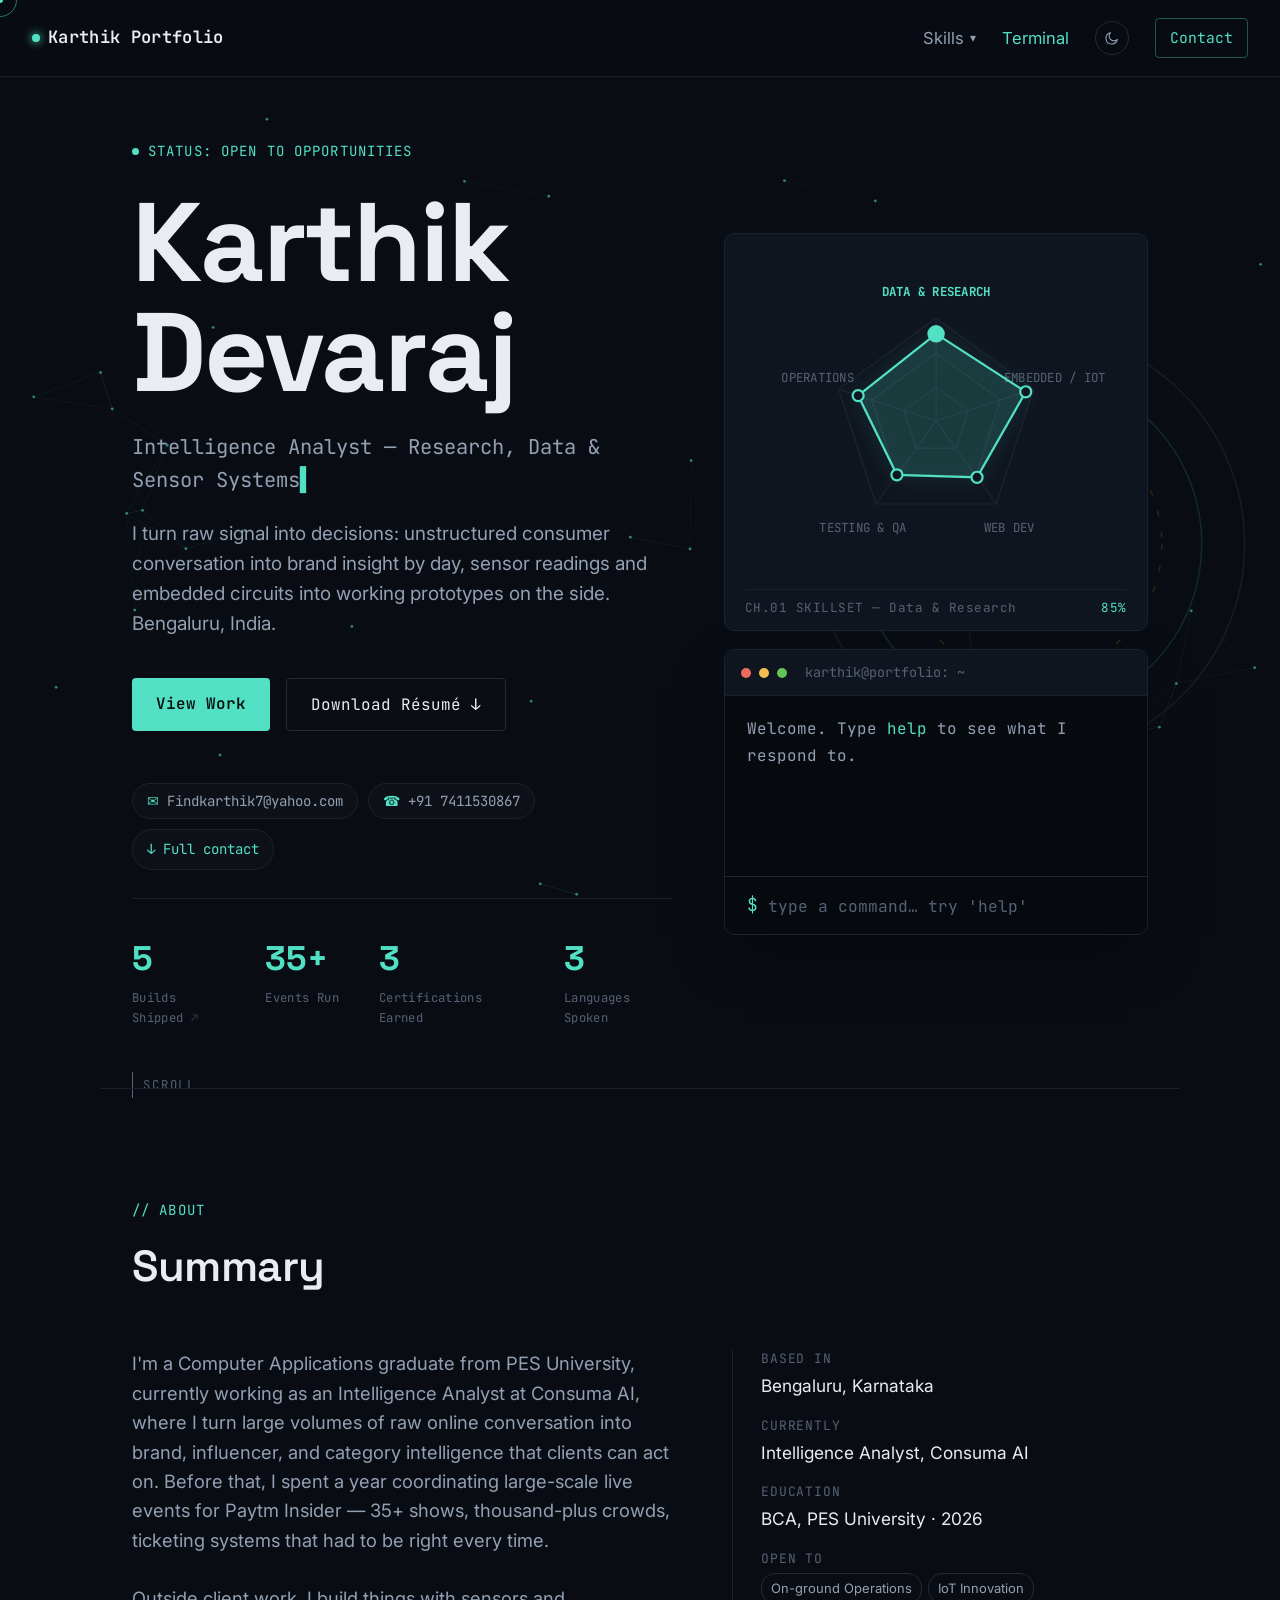
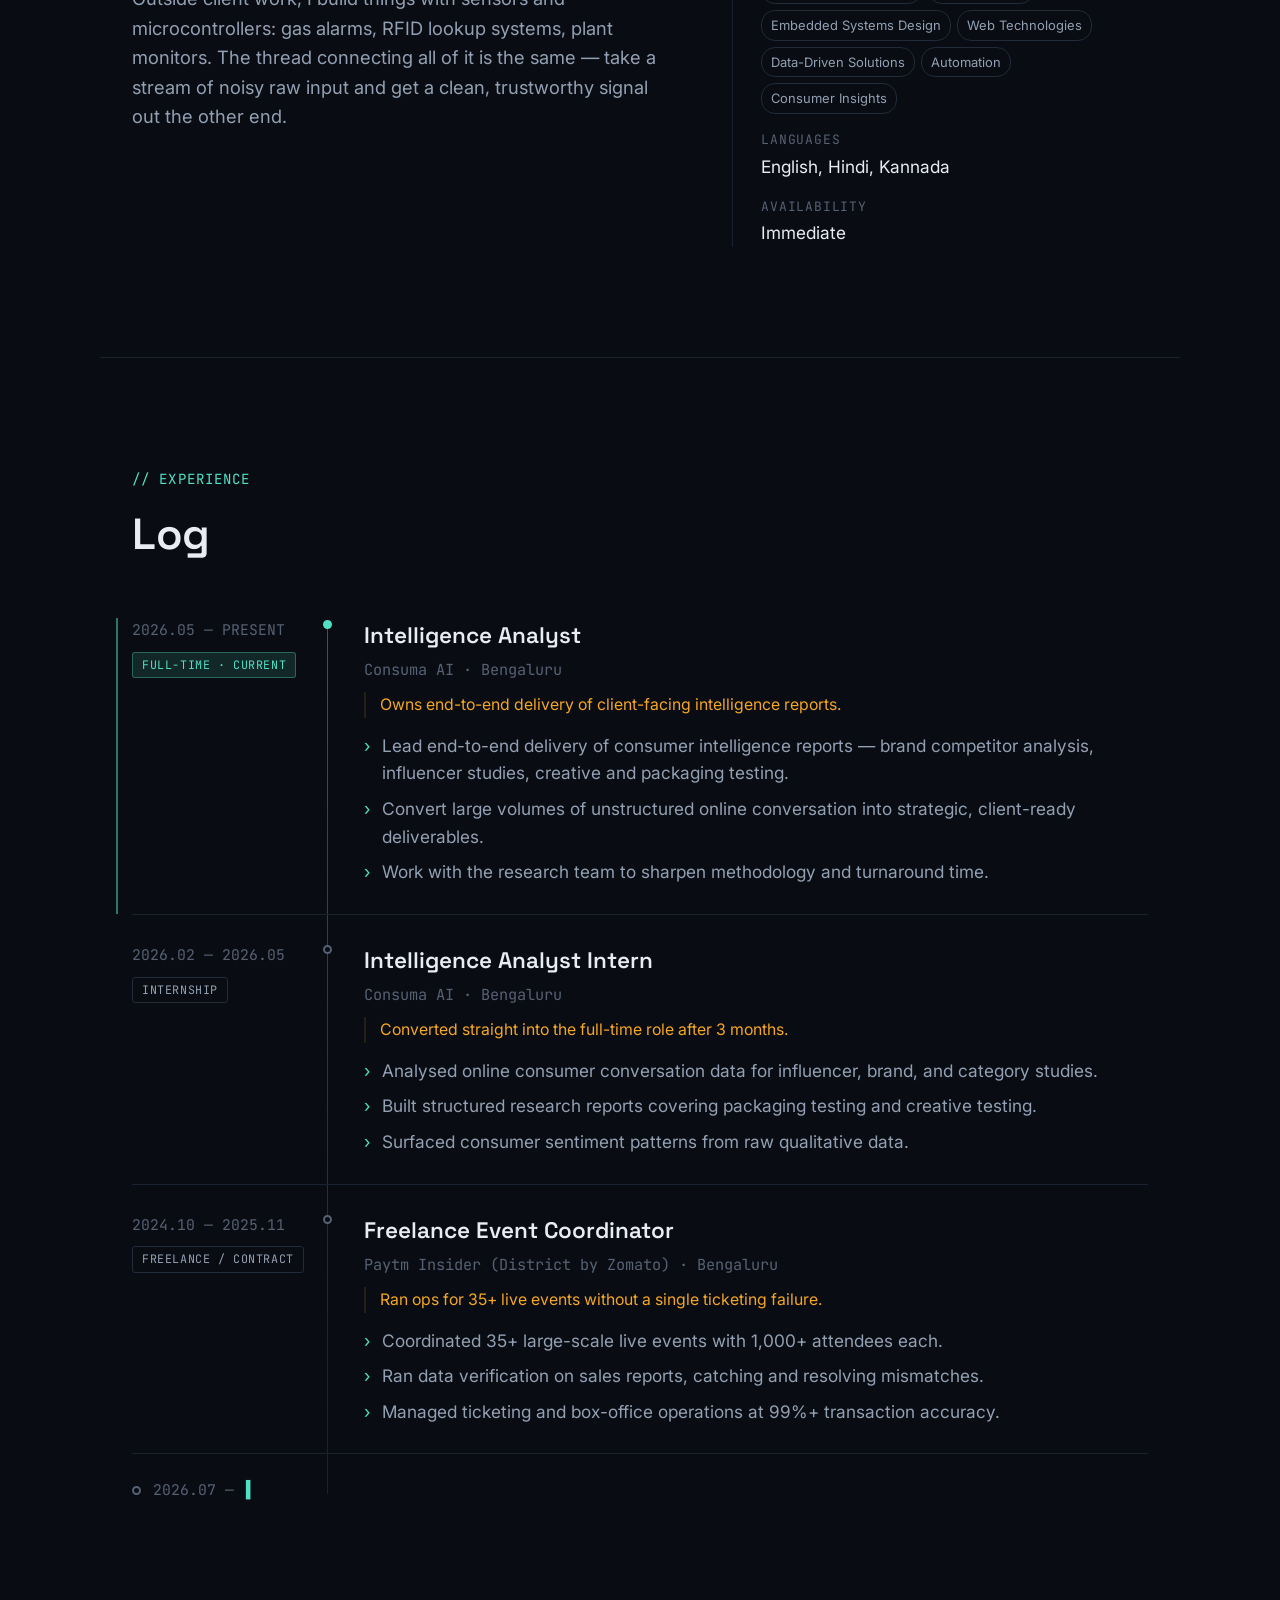
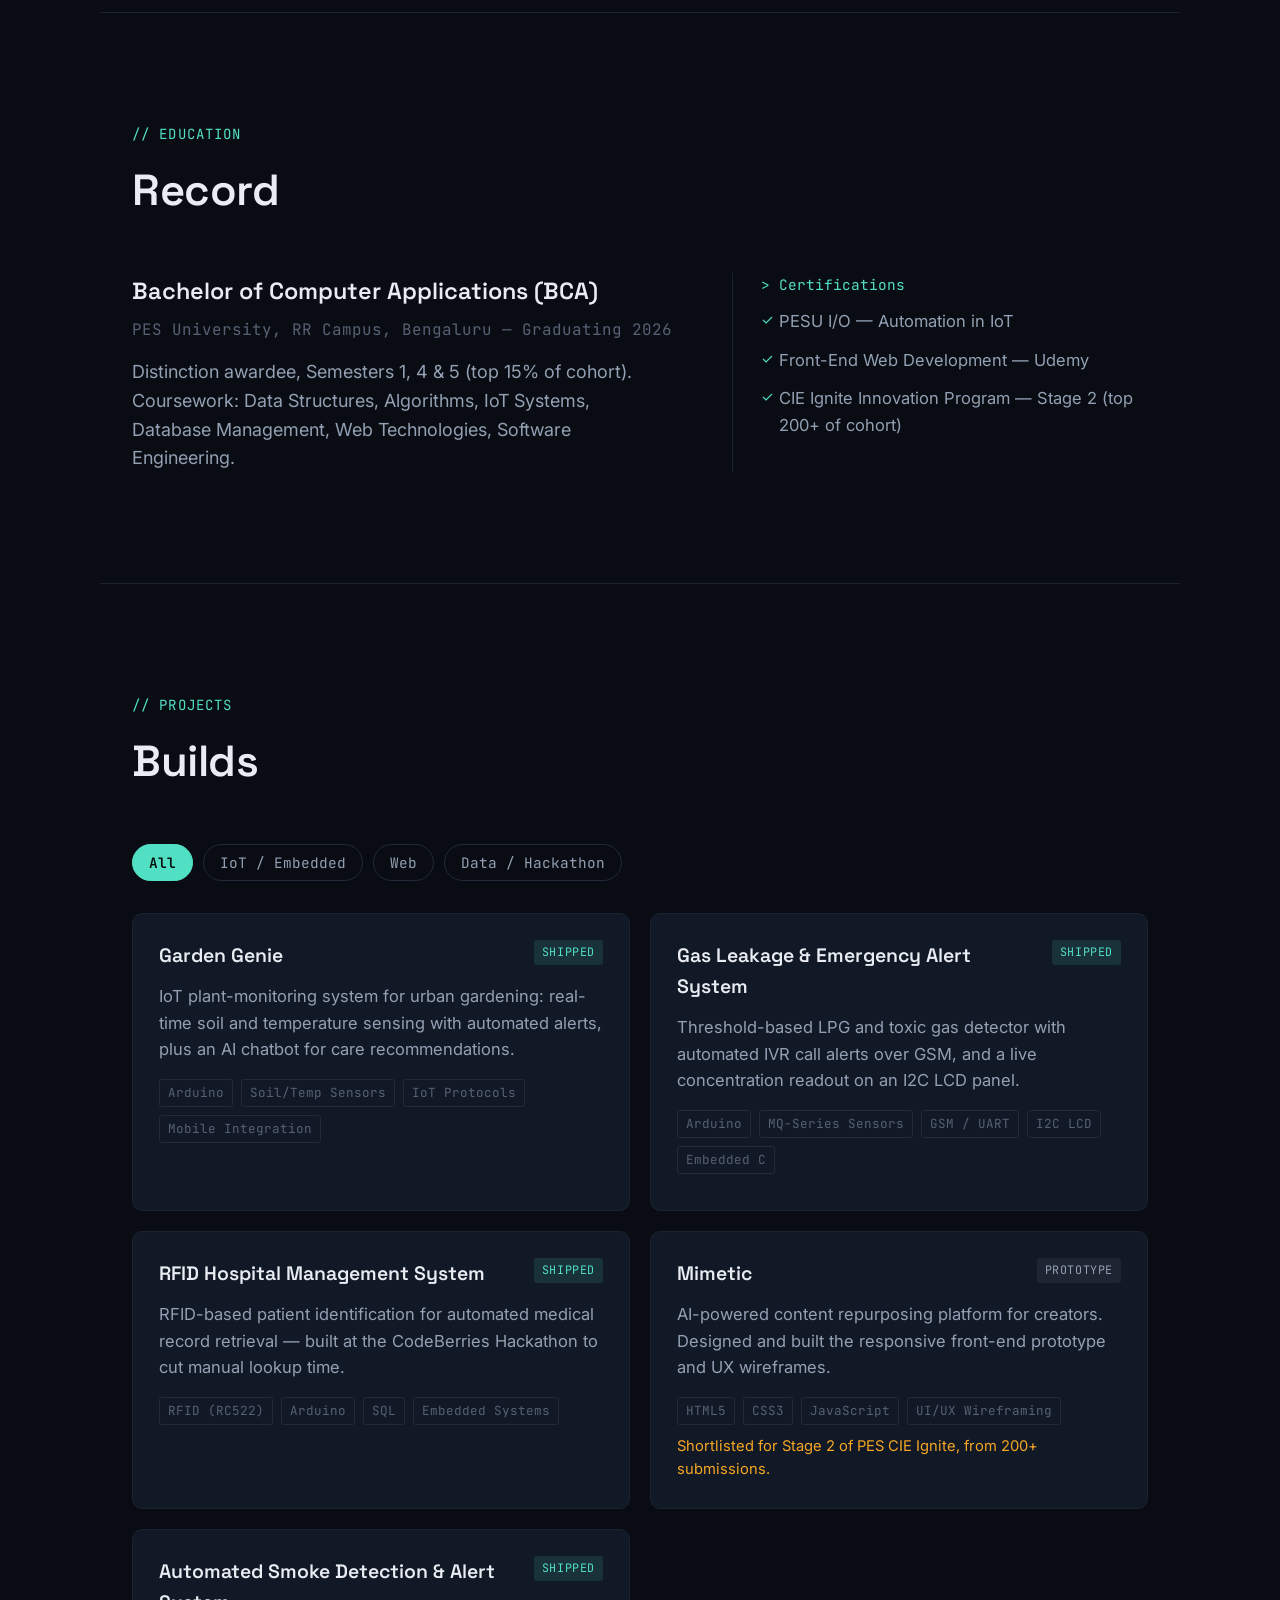
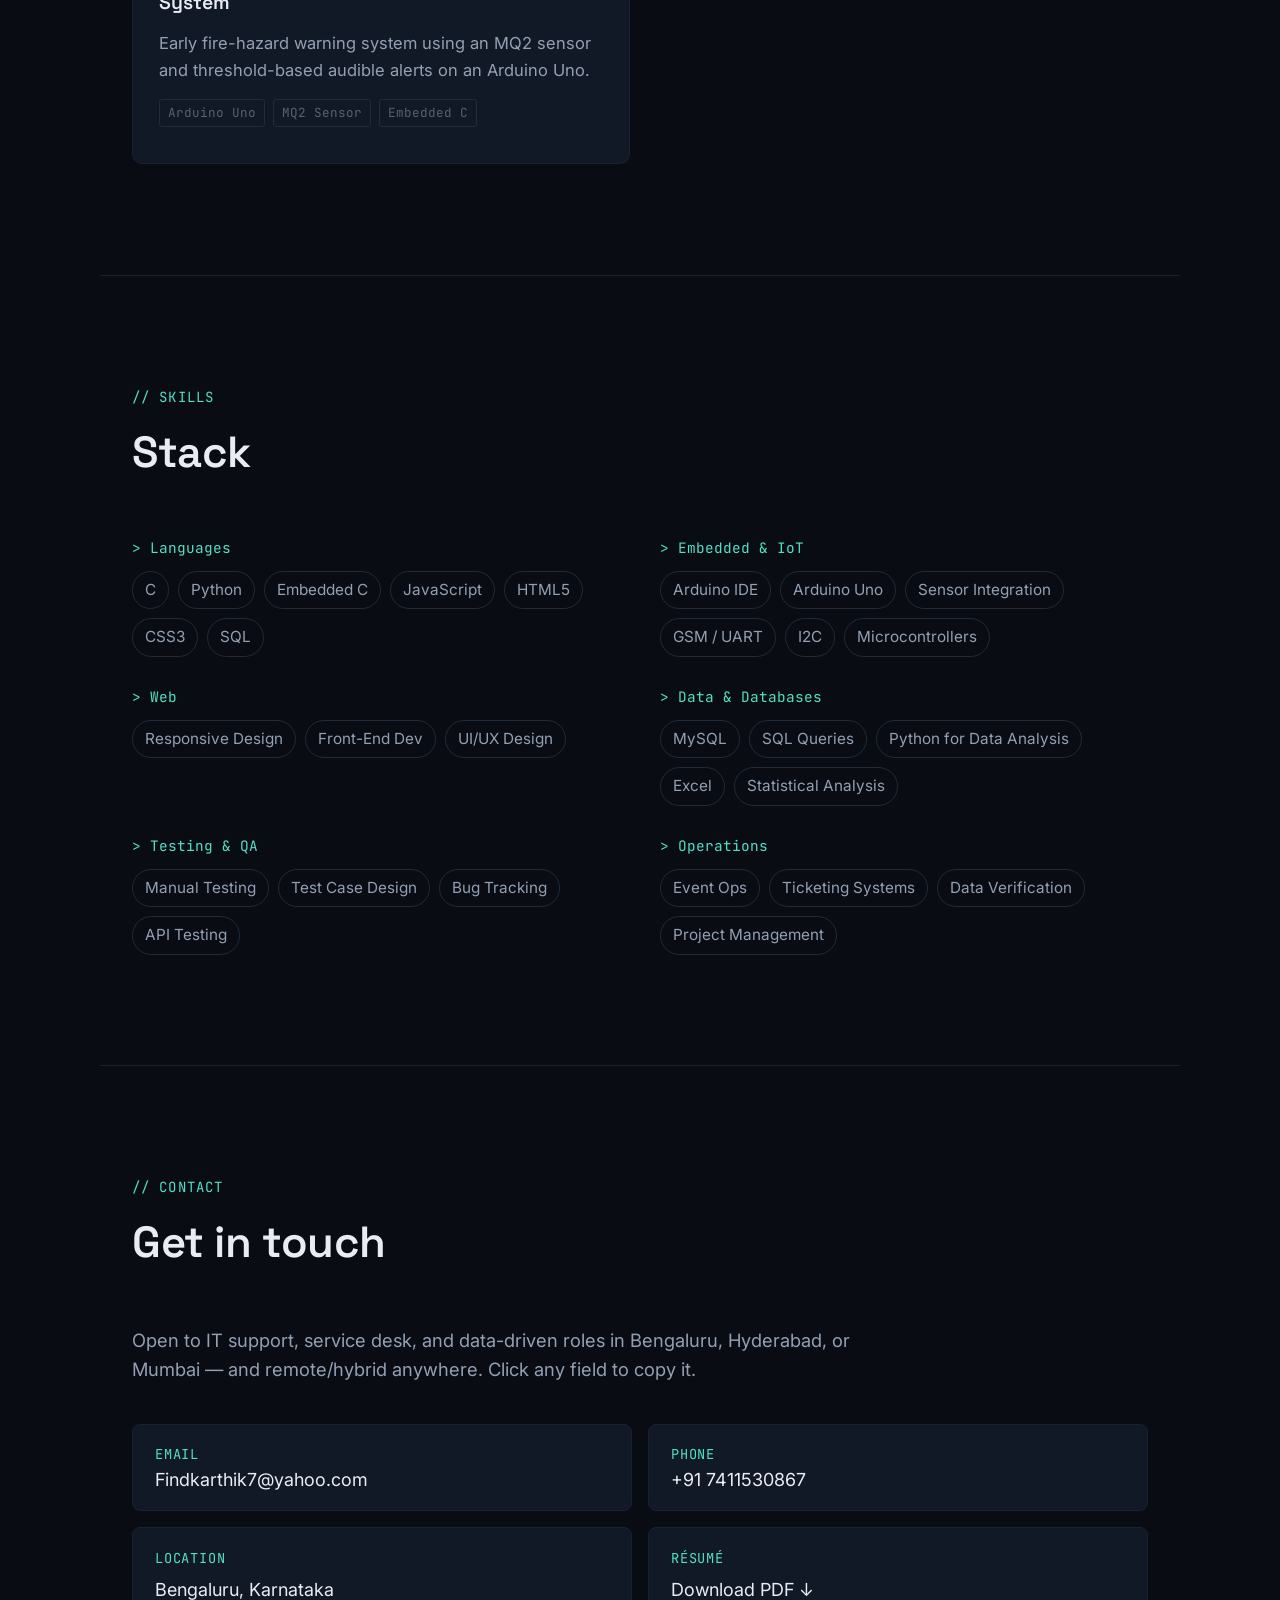
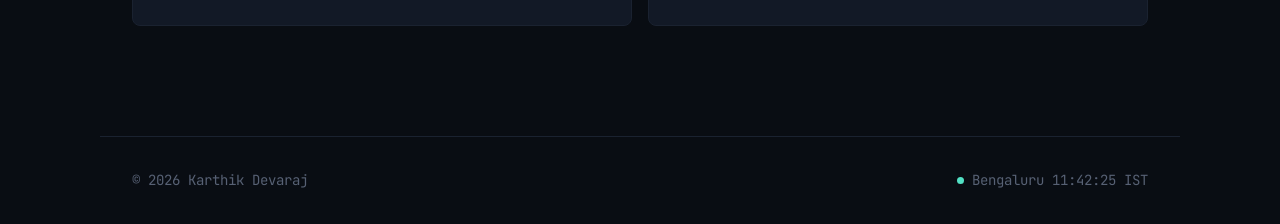
==== commit 0cbc71ef: "Add files via upload" ====
--- a/index.html
+++ b/index.html
@@ -273,7 +273,7 @@
       <div class="edu__main">
         <h3>Bachelor of Computer Applications (BCA)</h3>
         <p class="edu__org">PES University, RR Campus, Bengaluru — Graduating 2026</p>
-        <p class="edu__detail">Distinction awardee, Semesters 1, 4 &amp; 5 (top 10% of cohort). Coursework: Data Structures, Algorithms, IoT Systems, Database Management, Web Technologies, Software Engineering.</p>
+        <p class="edu__detail">Distinction awardee, Semesters 1, 4 &amp; 5 (top 15% of cohort). Coursework: Data Structures, Algorithms, IoT Systems, Database Management, Web Technologies, Software Engineering.</p>
       </div>
       <div class="edu__certs">
         <p class="module__label">&gt; Certifications</p>
--- a/styles.css
+++ b/styles.css
@@ -35,7 +35,7 @@
 
 *{ box-sizing: border-box; margin:0; padding:0; }
 
-html{ scroll-behavior: smooth; overflow-x: hidden; max-width: 100%; }
+html{ scroll-behavior: smooth; overflow-x: hidden; max-width: 100%; font-size: 112.5%; }
 
 body{
   background: var(--bg);
@@ -374,7 +374,7 @@
 .radar__ring{ fill:none; stroke: var(--border-soft); stroke-width: 1; }
 .radar__axis{ stroke: var(--border-soft); stroke-width: 1; }
 .radar__label{
-  font-family: var(--font-mono); font-size: 6.5px; fill: var(--text-muted);
+  font-family: var(--font-mono); font-size: 9px; fill: var(--text-muted);
   text-transform: uppercase; letter-spacing: 0.02em;
   transition: fill 0.15s ease, font-weight 0.15s ease;
 }
@@ -620,7 +620,7 @@
   font-family: inherit; cursor: pointer; width: 100%;
 }
 .contact__item:hover{ border-color: rgba(82,224,196,0.35); transform: translateY(-2px); }
-.contact__k{ font-family: var(--font-mono); font-size: 0.7rem; color: var(--text-muted); text-transform: uppercase; letter-spacing: 0.06em; }
+.contact__k{ font-family: var(--font-mono); font-size: 0.76rem; color: var(--cyan); text-transform: uppercase; letter-spacing: 0.06em; }
 .contact__v{ font-size: 1rem; color: var(--text-primary); }
 
 /* ---------- Footer ---------- */
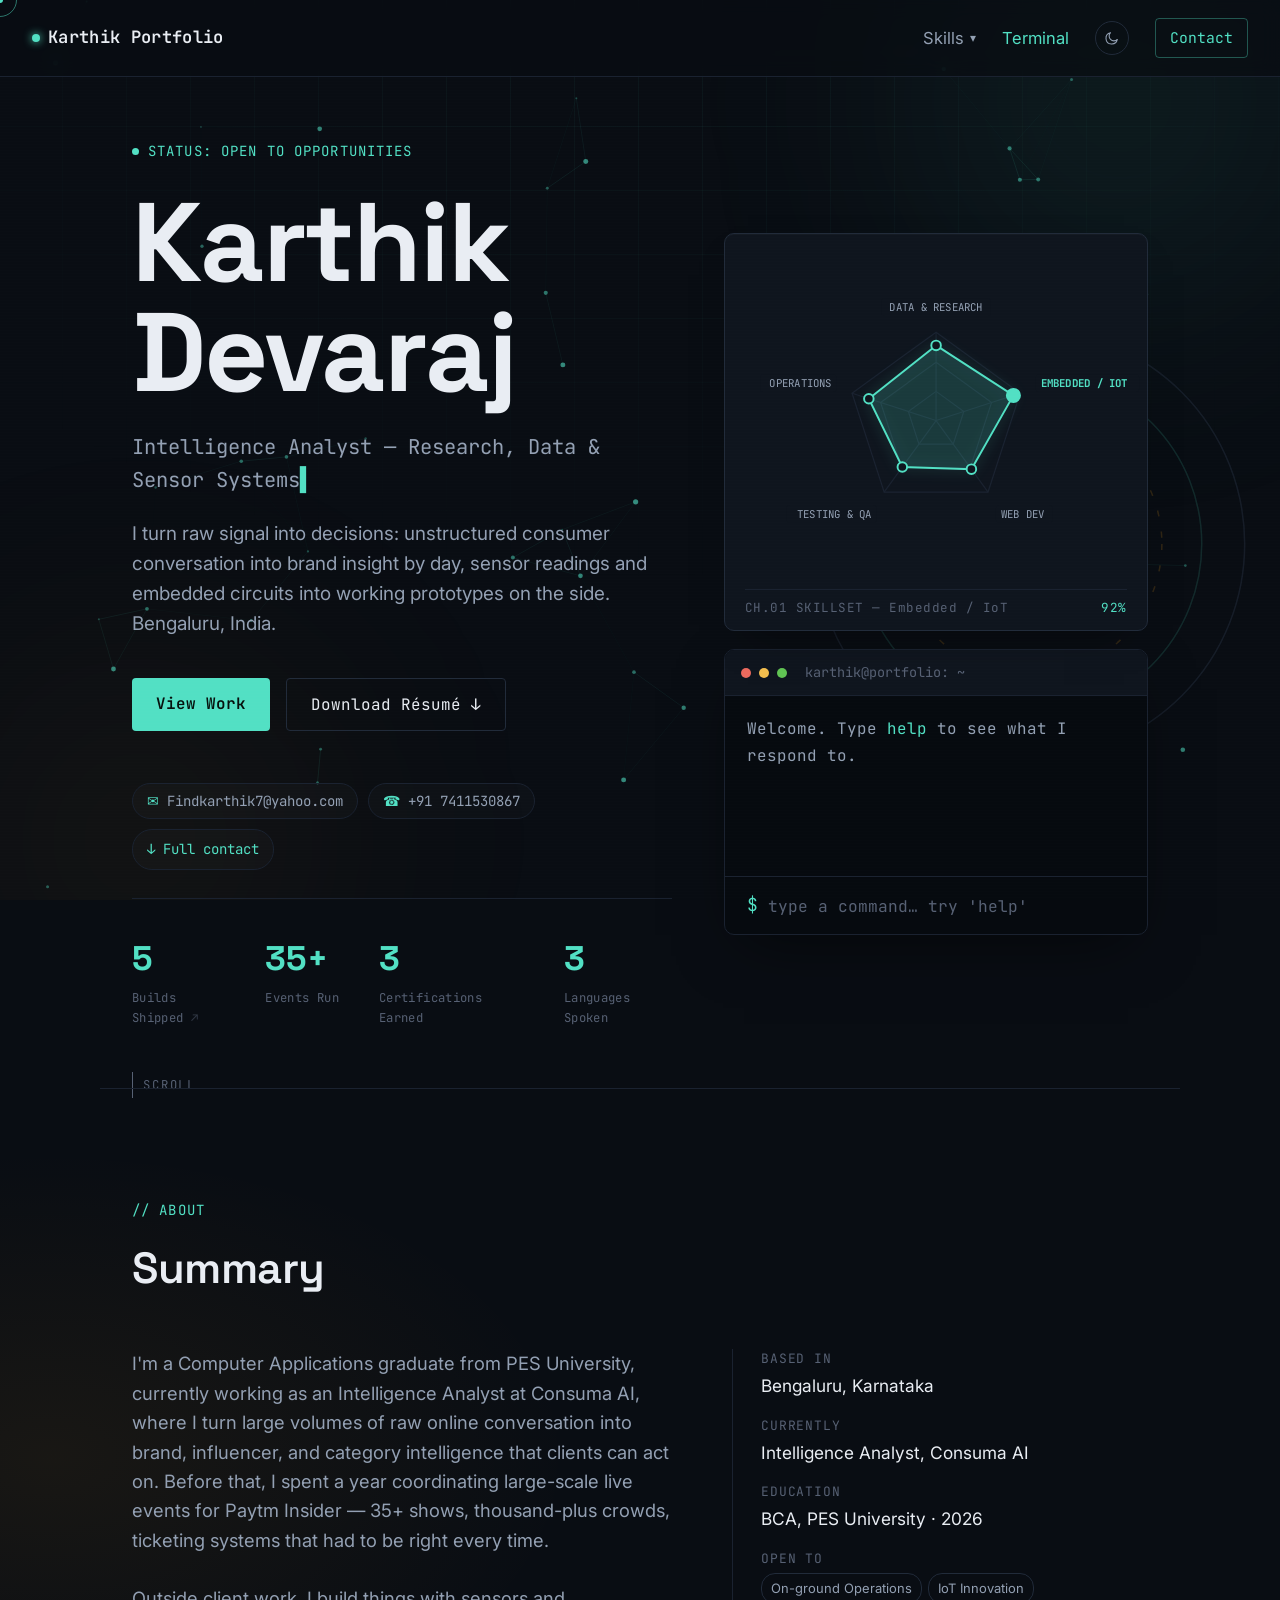
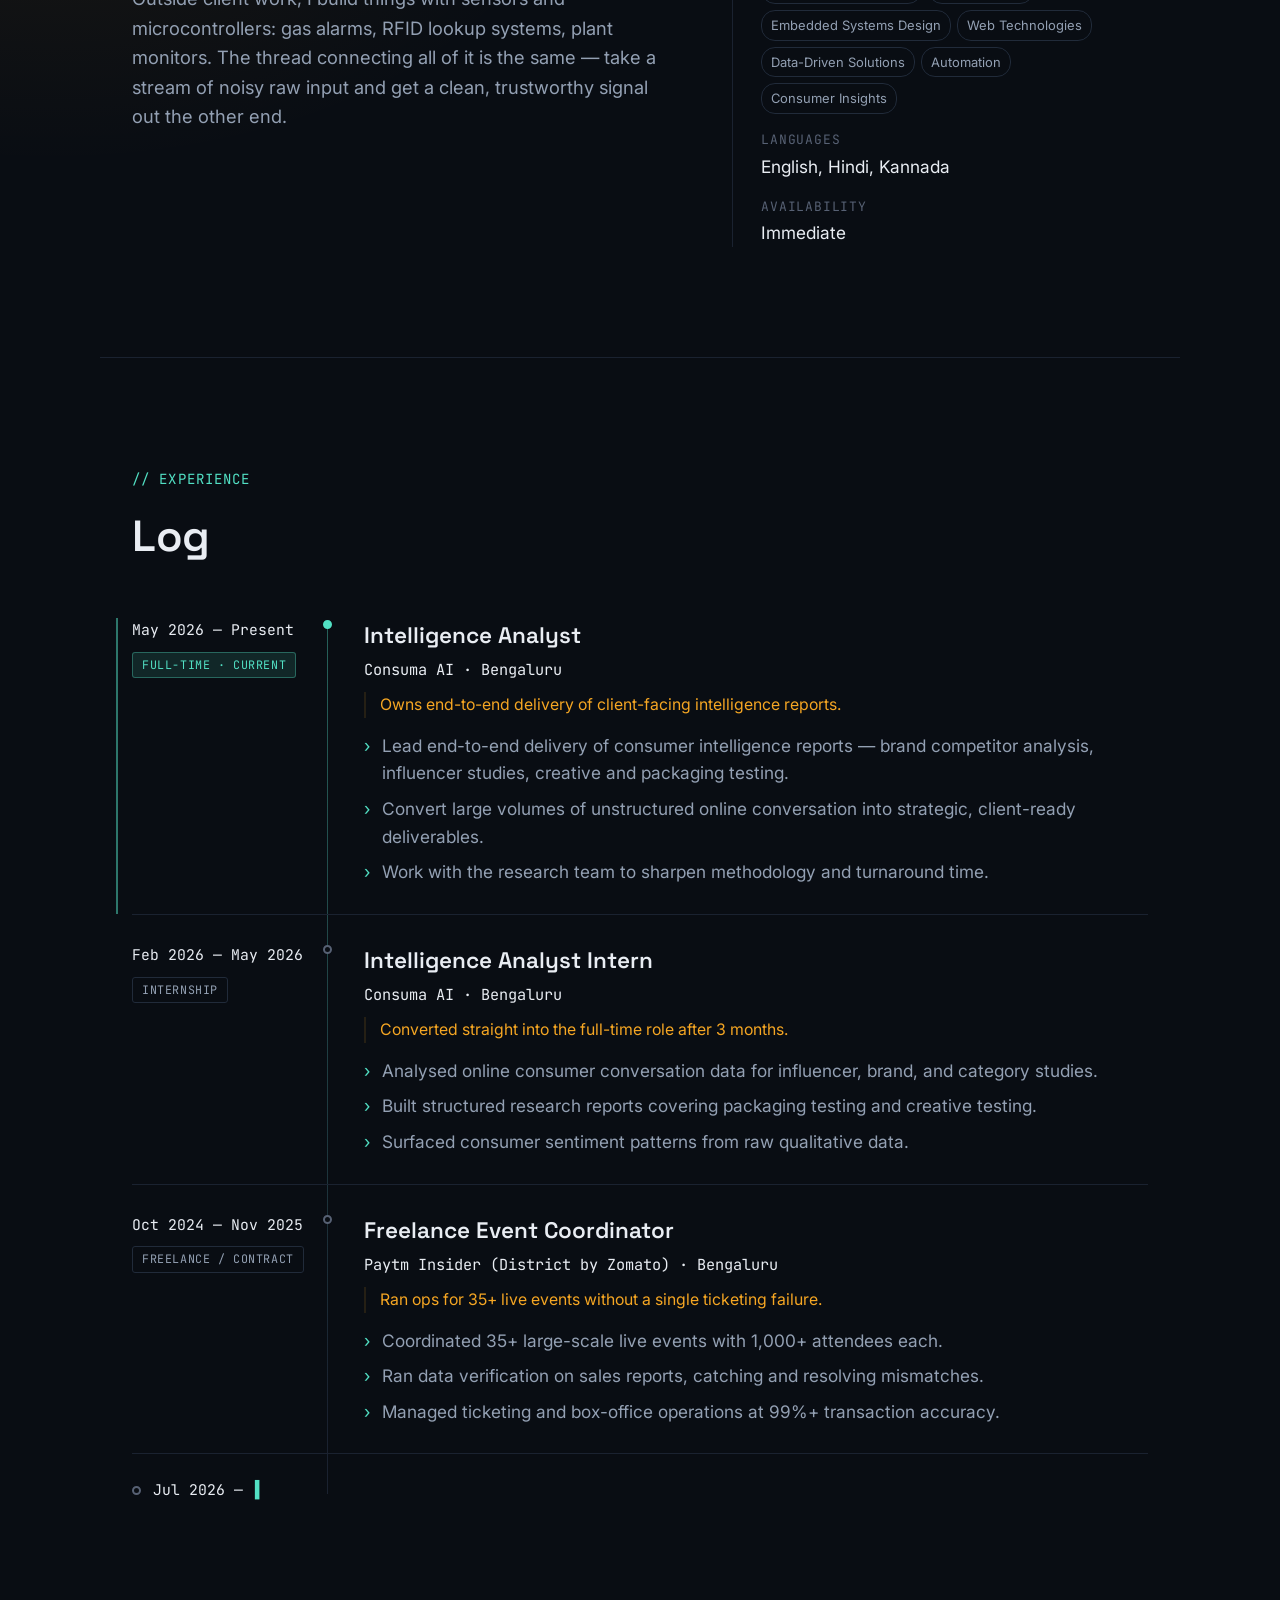
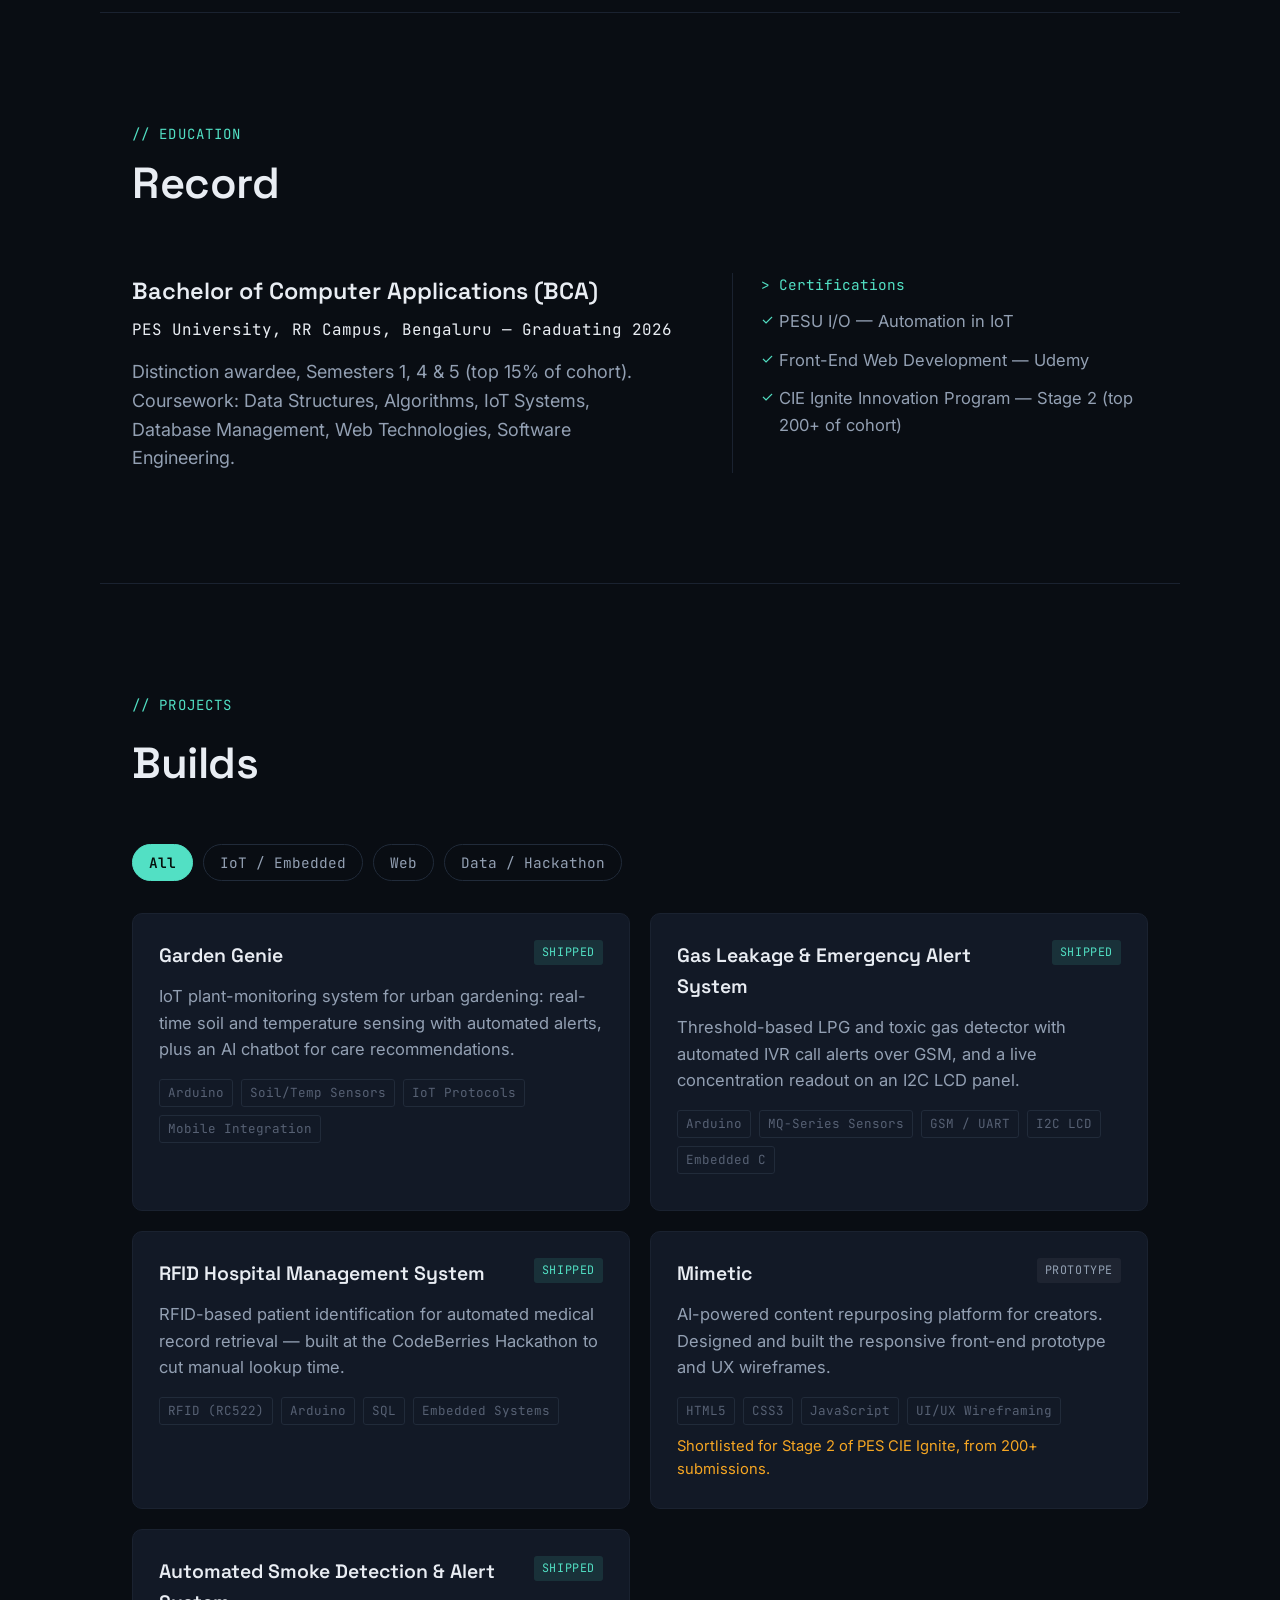
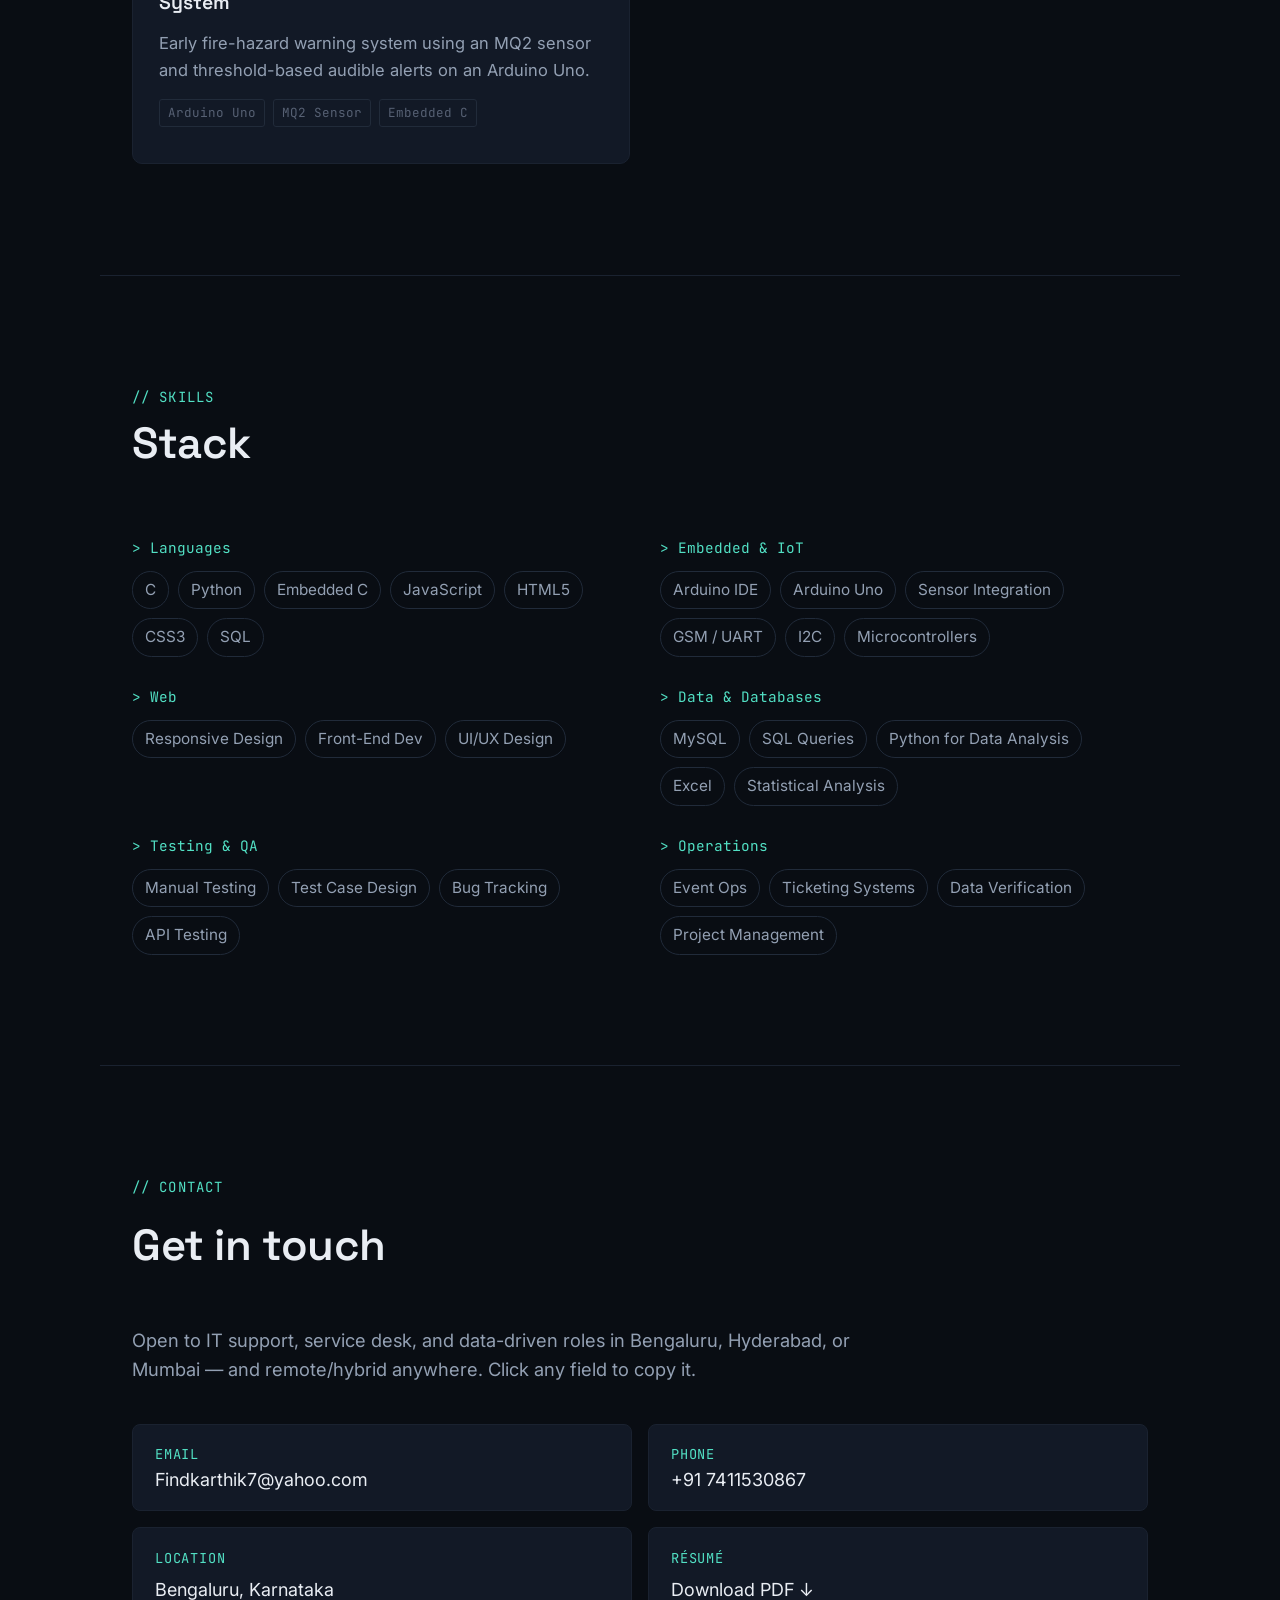
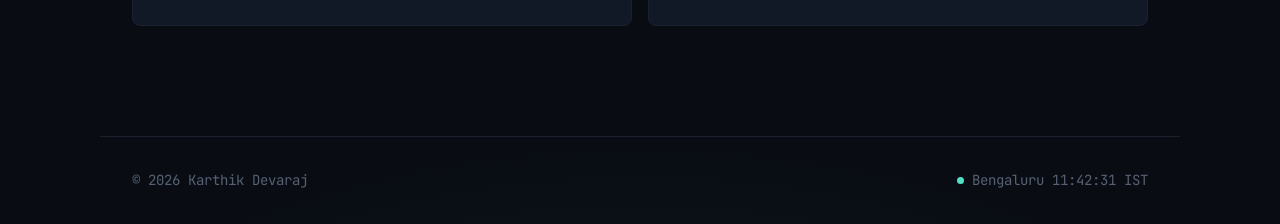
==== commit ee8ada7a: "Add files via upload" ====
--- a/index.html
+++ b/index.html
@@ -23,6 +23,8 @@
 <body>
 
 <div class="scanline" aria-hidden="true"></div>
+<div class="bg-grid" aria-hidden="true"></div>
+<div class="bg-glow" aria-hidden="true"></div>
 <canvas id="bgCanvas" aria-hidden="true"></canvas>
 <div class="progress" id="progress" aria-hidden="true"></div>
 <div class="cursor-dot" id="cursorDot" aria-hidden="true"></div>
@@ -208,7 +210,7 @@
       <article class="log__entry log__entry--active reveal">
         <div class="log__time">
           <span class="log__dot log__dot--live" aria-hidden="true"></span>
-          <span class="log__stamp">2026.05 — PRESENT</span>
+          <span class="log__stamp">May 2026 — Present</span>
           <span class="log__badge log__badge--active">FULL-TIME · CURRENT</span>
         </div>
         <div class="log__body">
@@ -226,7 +228,7 @@
       <article class="log__entry reveal">
         <div class="log__time">
           <span class="log__dot" aria-hidden="true"></span>
-          <span class="log__stamp">2026.02 — 2026.05</span>
+          <span class="log__stamp">Feb 2026 — May 2026</span>
           <span class="log__badge">INTERNSHIP</span>
         </div>
         <div class="log__body">
@@ -244,7 +246,7 @@
       <article class="log__entry reveal">
         <div class="log__time">
           <span class="log__dot" aria-hidden="true"></span>
-          <span class="log__stamp">2024.10 — 2025.11</span>
+          <span class="log__stamp">Oct 2024 — Nov 2025</span>
           <span class="log__badge">FREELANCE / CONTRACT</span>
         </div>
         <div class="log__body">
@@ -259,7 +261,7 @@
         </div>
       </article>
 
-      <div class="log__cursor reveal" aria-hidden="true"><span class="log__dot" aria-hidden="true"></span><span class="log__stamp">2026.07 —</span> <span class="cursor-blink">▌</span></div>
+      <div class="log__cursor reveal" aria-hidden="true"><span class="log__dot" aria-hidden="true"></span><span class="log__stamp">Jul 2026 —</span> <span class="cursor-blink">▌</span></div>
     </div>
   </section>
 
--- a/styles.css
+++ b/styles.css
@@ -47,12 +47,61 @@
   cursor: default;
   transition: background 0.35s ease, color 0.35s ease;
 }
+[data-theme="dark"] body{
+  background:
+    radial-gradient(1100px 620px at 88% -6%, rgba(82,224,196,0.10), transparent 55%),
+    radial-gradient(950px 560px at 4% 22%, rgba(245,166,35,0.065), transparent 55%),
+    radial-gradient(1200px 700px at 50% 105%, rgba(82,224,196,0.07), transparent 60%),
+    var(--bg);
+}
 [data-theme="light"] body{
   background:
     radial-gradient(1100px 620px at 12% -8%, rgba(14,156,130,0.10), transparent 58%),
     radial-gradient(900px 520px at 100% 6%, rgba(184,121,15,0.07), transparent 55%),
     radial-gradient(800px 500px at 50% 100%, rgba(14,156,130,0.06), transparent 55%),
     var(--bg);
+}
+
+.bg-grid{
+  position: fixed; inset: -2px; z-index: 0; pointer-events: none;
+  background-image:
+    linear-gradient(rgba(82,224,196,0.055) 1px, transparent 1px),
+    linear-gradient(90deg, rgba(82,224,196,0.055) 1px, transparent 1px);
+  background-size: 64px 64px;
+  -webkit-mask-image: radial-gradient(1200px 800px at 50% 0%, black, transparent 75%);
+  mask-image: radial-gradient(1200px 800px at 50% 0%, black, transparent 75%);
+}
+[data-theme="light"] .bg-grid{
+  background-image:
+    linear-gradient(rgba(14,156,130,0.07) 1px, transparent 1px),
+    linear-gradient(90deg, rgba(14,156,130,0.07) 1px, transparent 1px);
+}
+
+.bg-glow{ position: fixed; inset: 0; z-index: 0; pointer-events: none; overflow: hidden; }
+.bg-glow::before, .bg-glow::after{
+  content: ''; position: absolute; width: 640px; height: 640px; border-radius: 50%;
+  filter: blur(120px); opacity: 0.55;
+}
+.bg-glow::before{
+  top: -220px; right: -160px; background: radial-gradient(circle, rgba(82,224,196,0.20), transparent 70%);
+  animation: driftA 26s ease-in-out infinite;
+}
+.bg-glow::after{
+  bottom: -260px; left: -180px; background: radial-gradient(circle, rgba(245,166,35,0.13), transparent 70%);
+  animation: driftB 32s ease-in-out infinite;
+}
+[data-theme="light"] .bg-glow::before{ background: radial-gradient(circle, rgba(14,156,130,0.16), transparent 70%); }
+[data-theme="light"] .bg-glow::after{ background: radial-gradient(circle, rgba(184,121,15,0.10), transparent 70%); }
+@keyframes driftA{
+  0%, 100%{ transform: translate(0, 0); }
+  50%{ transform: translate(-60px, 50px); }
+}
+@keyframes driftB{
+  0%, 100%{ transform: translate(0, 0); }
+  50%{ transform: translate(50px, -40px); }
+}
+@media (prefers-reduced-motion: reduce){
+  .bg-glow::before, .bg-glow::after{ animation: none; }
 }
 
 ::selection{ background: var(--cyan-dim); color: var(--cyan); }
@@ -363,8 +412,13 @@
 /* ---------- Hero console (radar + terminal) ---------- */
 .hero__console{ display:flex; flex-direction:column; gap: 18px; }
 .console__panel{
-  border: 1px solid var(--border-soft); border-radius: 10px;
+  border: 1px solid var(--border); border-radius: 10px;
   background: var(--bg-elevated); overflow: hidden;
+  box-shadow: 0 1px 0 0 rgba(255,255,255,0.02) inset, 0 18px 40px -24px rgba(0,0,0,0.55);
+}
+[data-theme="light"] .console__panel{
+  border-color: #c9d3de;
+  box-shadow: 0 18px 40px -26px rgba(20,40,60,0.22);
 }
 .console__panel--radar{
   padding: 18px 20px 12px; position: relative;
@@ -373,8 +427,9 @@
 .console__radar svg{ width:100%; height:100%; overflow: visible; }
 .radar__ring{ fill:none; stroke: var(--border-soft); stroke-width: 1; }
 .radar__axis{ stroke: var(--border-soft); stroke-width: 1; }
+.radar__label-bg{ fill: var(--bg-elevated); }
 .radar__label{
-  font-family: var(--font-mono); font-size: 9px; fill: var(--text-muted);
+  font-family: var(--font-mono); font-size: 9px; fill: var(--text-secondary);
   text-transform: uppercase; letter-spacing: 0.02em;
   transition: fill 0.15s ease, font-weight 0.15s ease;
 }
@@ -486,7 +541,7 @@
   border-color: var(--cyan); background: var(--cyan);
   box-shadow: 0 0 0 0 rgba(82,224,196,0.6); animation: pulse 2s infinite;
 }
-.log__stamp{ font-family: var(--font-mono); font-size: 0.82rem; color: var(--text-muted); }
+.log__stamp{ font-family: var(--font-mono); font-size: 0.82rem; color: var(--text-primary); }
 .log__badge{
   font-family: var(--font-mono); font-size: 0.65rem; letter-spacing: 0.05em;
   width: fit-content; padding: 3px 9px; border-radius: 3px; white-space: nowrap;
@@ -494,7 +549,7 @@
 }
 .log__badge--active{ color: var(--cyan); border-color: rgba(82,224,196,0.35); background: var(--cyan-dim); }
 .log__body h3{ font-family: var(--font-display); font-size: 1.25rem; font-weight: 600; margin-bottom: 4px; }
-.log__org{ font-family: var(--font-mono); font-size: 0.85rem; color: var(--text-muted); margin-bottom: 10px; }
+.log__org{ font-family: var(--font-mono); font-size: 0.85rem; color: var(--text-primary); margin-bottom: 10px; }
 .log__highlight{
   font-size: 0.88rem; color: var(--amber); margin-bottom: 14px;
   padding-left: 14px; border-left: 2px solid var(--amber-dim);
@@ -601,7 +656,7 @@
 /* ---------- Education ---------- */
 .edu{ display:grid; grid-template-columns: 1.3fr 1fr; gap: 60px; }
 .edu__main h3{ font-family: var(--font-display); font-size: 1.3rem; font-weight: 600; margin-bottom: 6px; }
-.edu__org{ font-family: var(--font-mono); font-size: 0.88rem; color: var(--text-muted); margin-bottom: 16px; }
+.edu__org{ font-family: var(--font-mono); font-size: 0.88rem; color: var(--text-primary); margin-bottom: 16px; }
 .edu__detail{ color: var(--text-secondary); max-width: 55ch; }
 .edu__certs{ border-left: 1px solid var(--border-soft); padding-left: 28px; }
 .edu__certs ul{ list-style:none; display:grid; gap: 12px; }
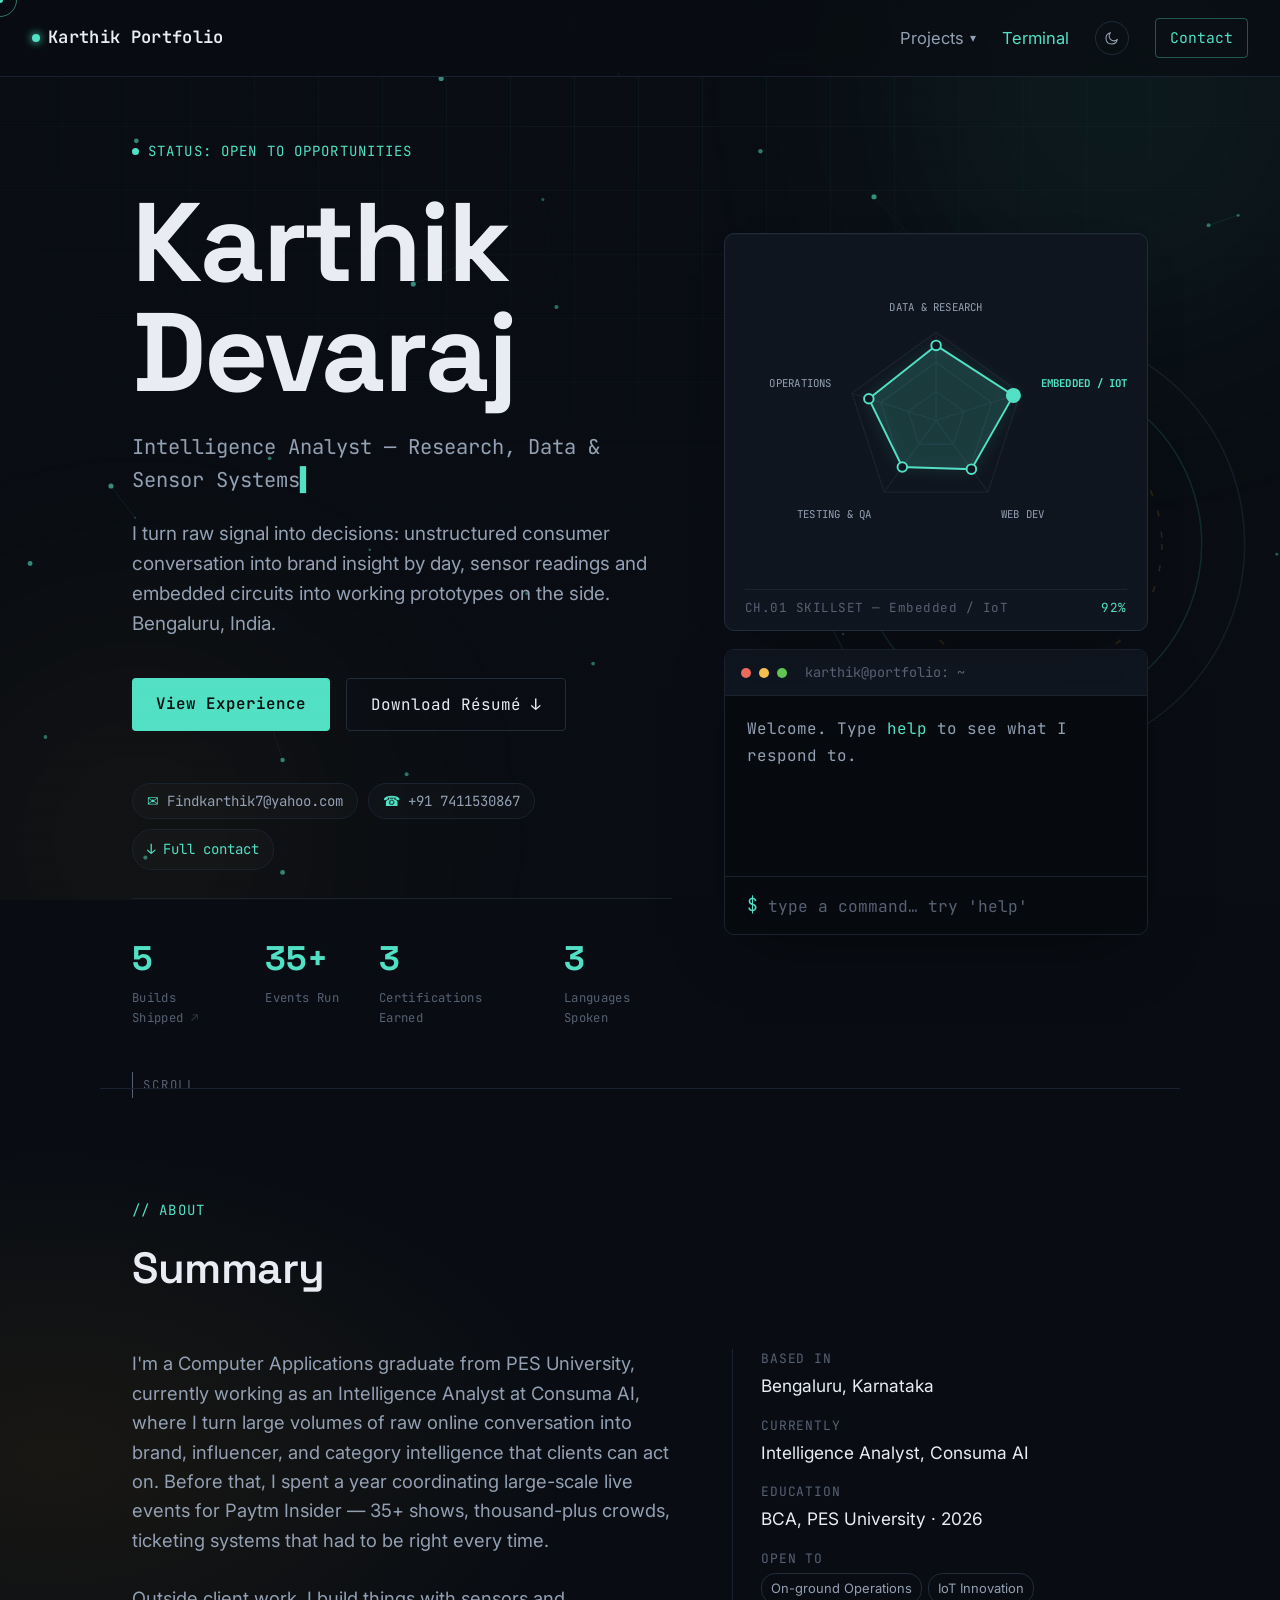
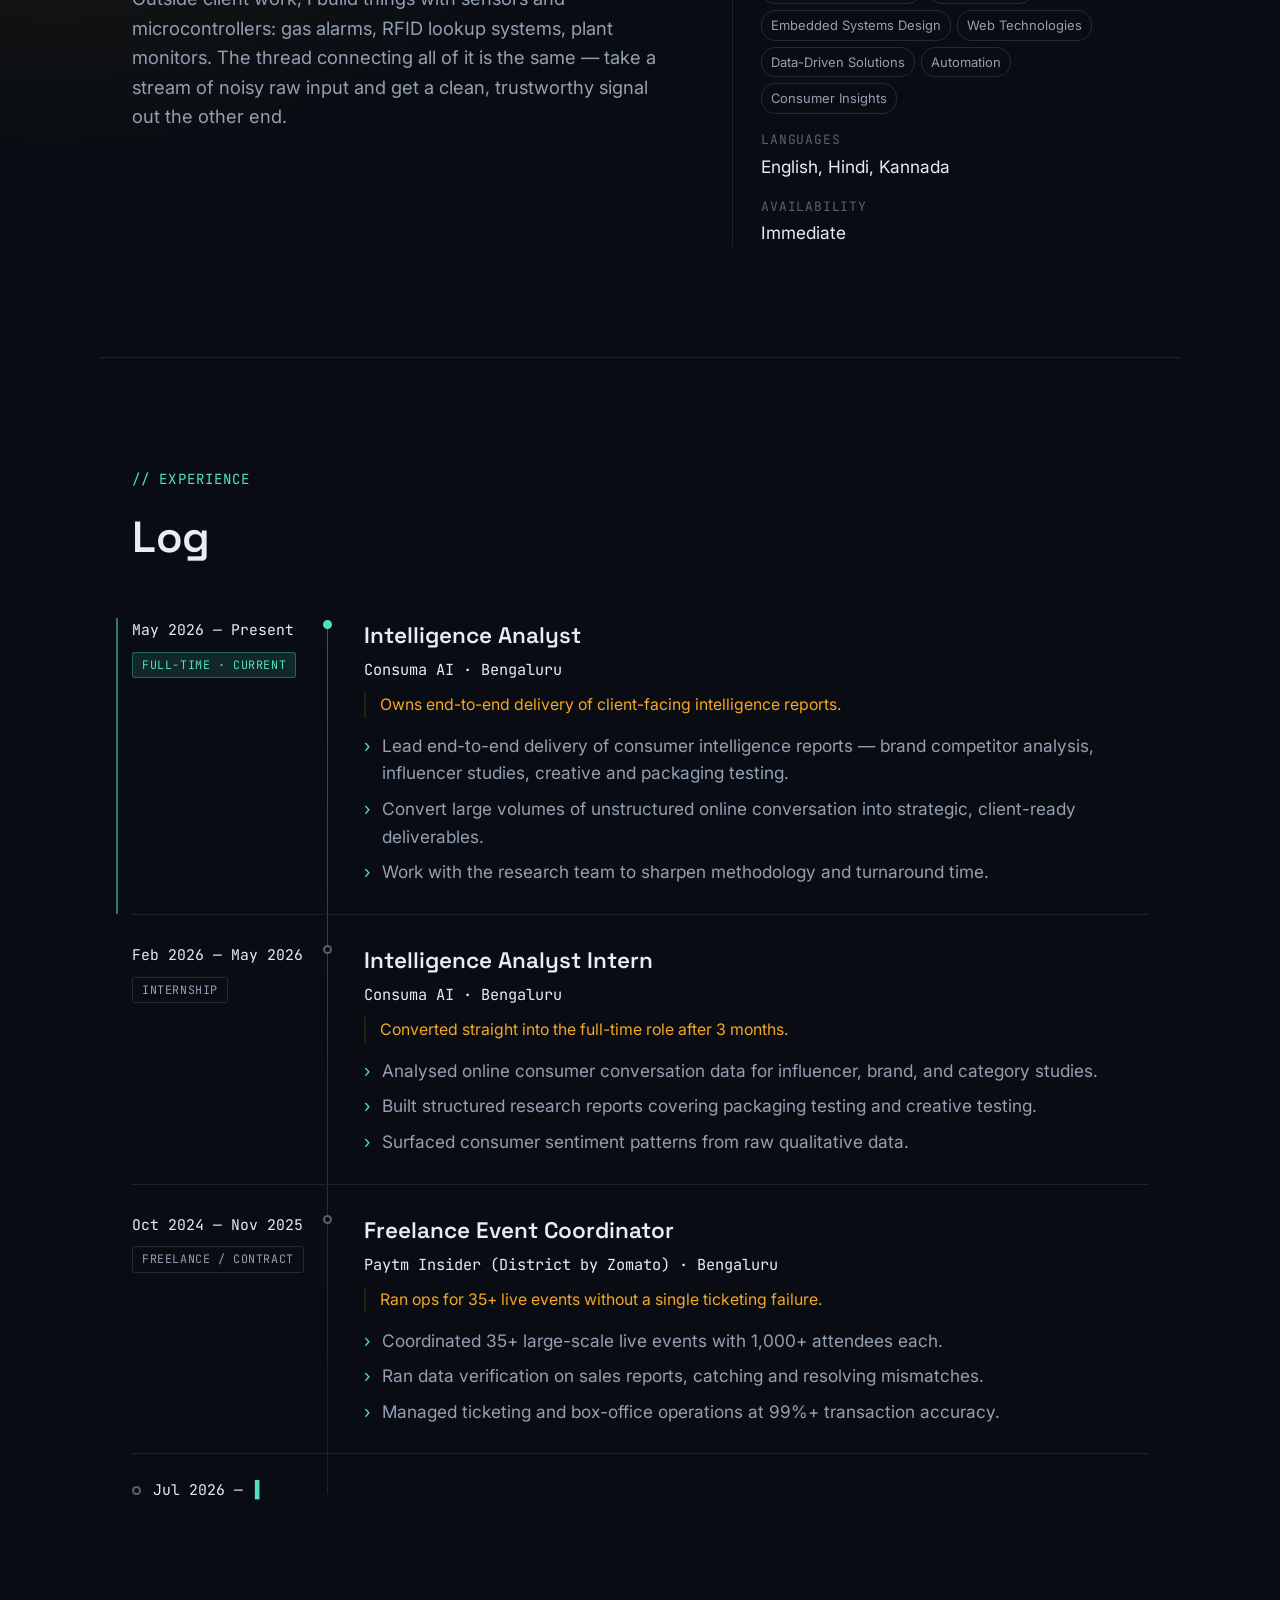
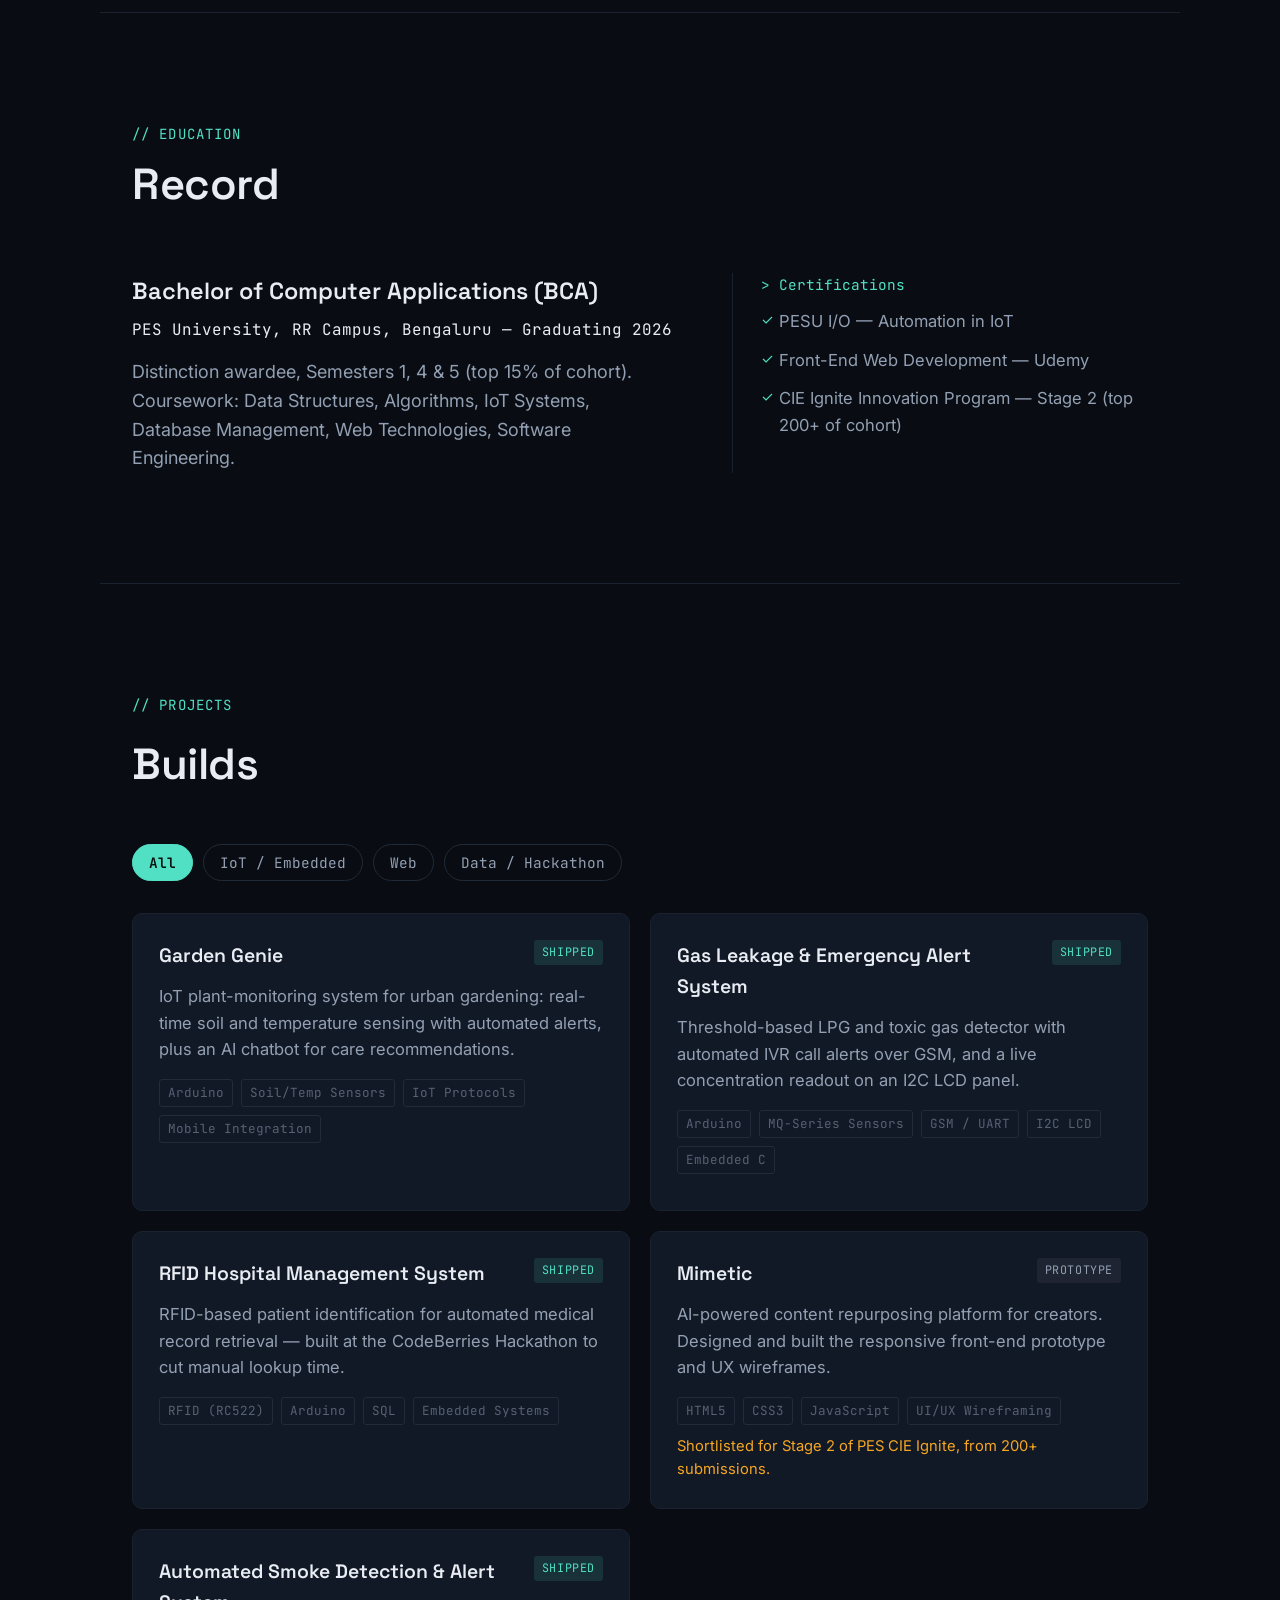
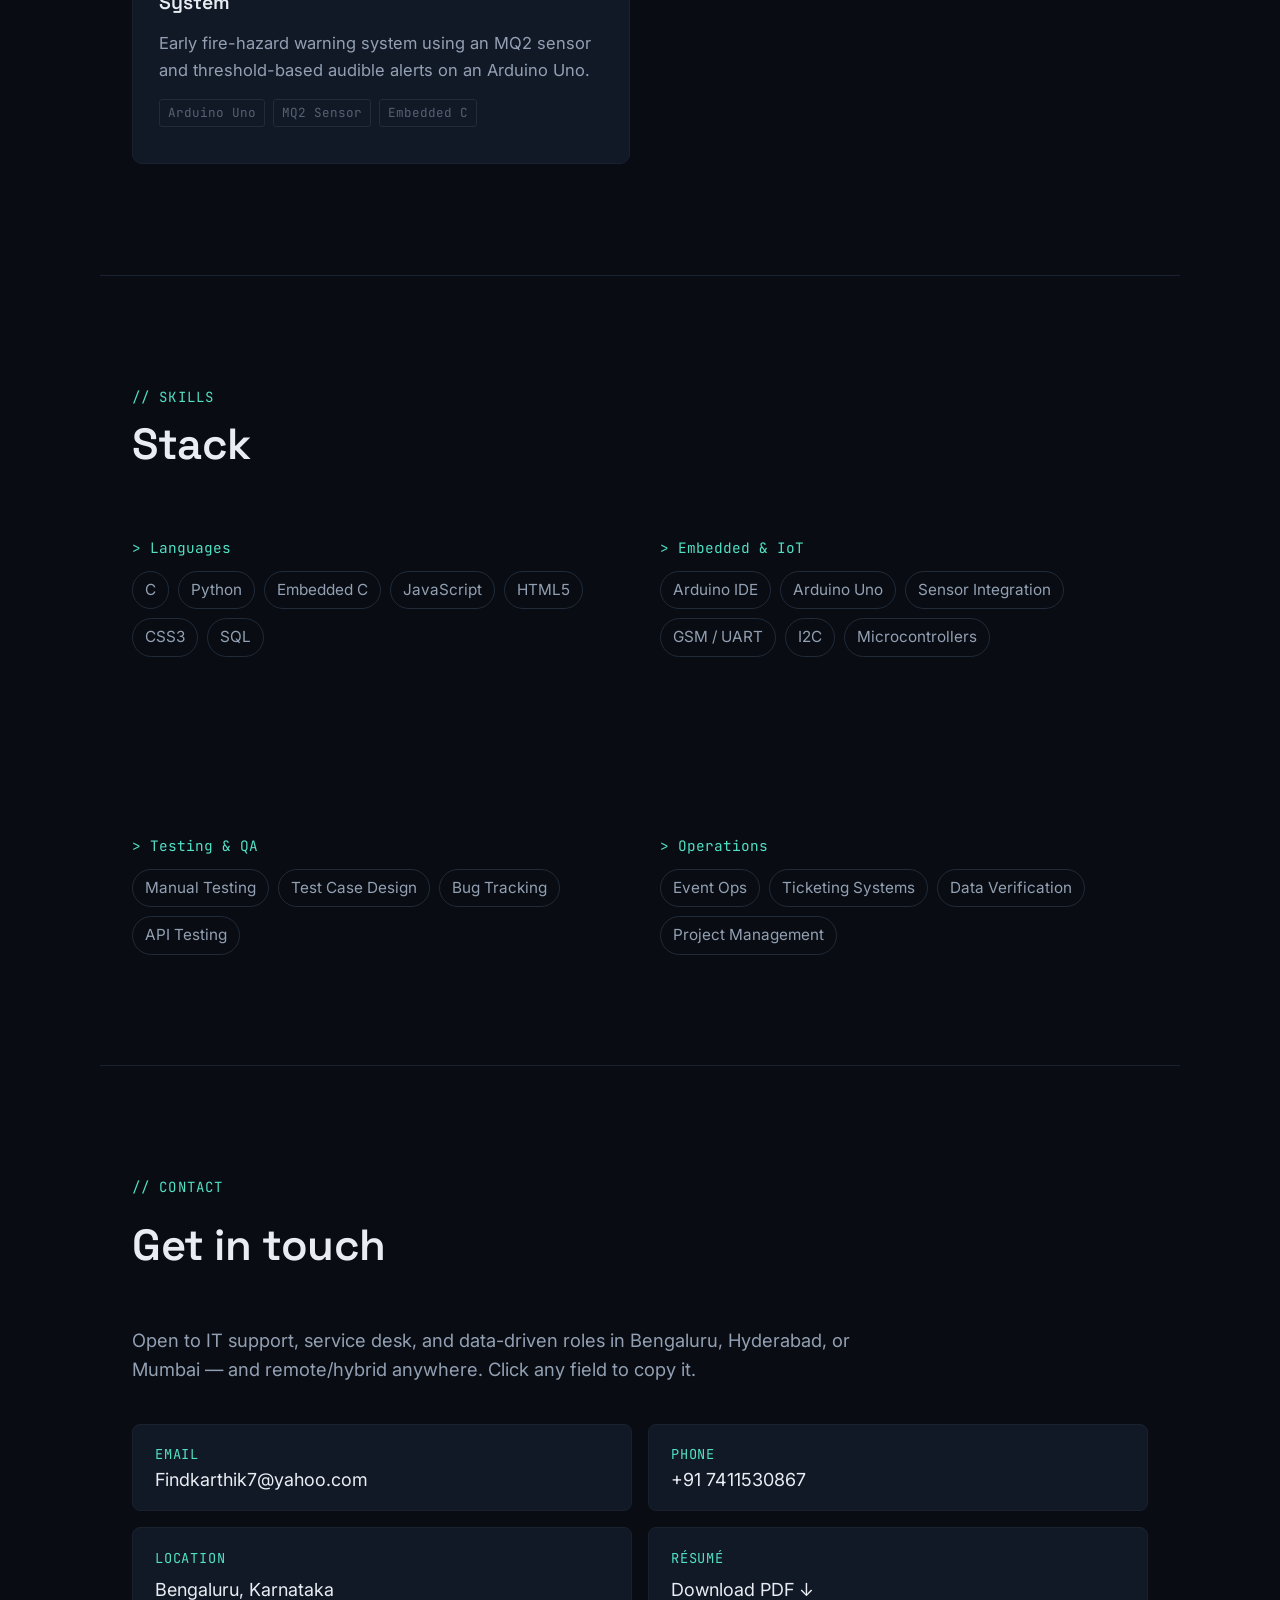
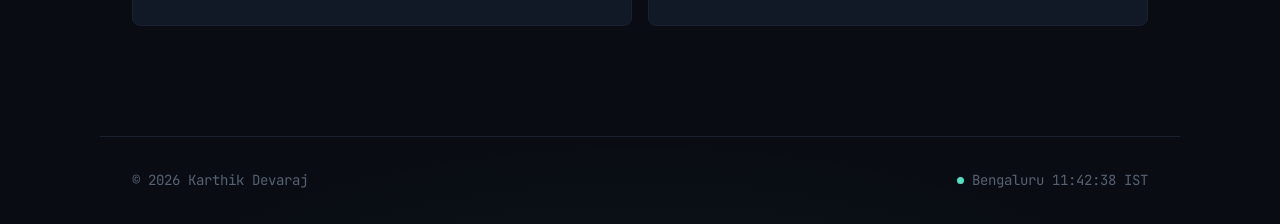
==== commit fc3120f9: "Add files via upload" ====
--- a/index.html
+++ b/index.html
@@ -85,7 +85,7 @@
       <p class="hero__role"><span id="roleText"></span><span class="type-cursor">▌</span></p>
       <p class="hero__lede">I turn raw signal into decisions: unstructured consumer conversation into brand insight by day, sensor readings and embedded circuits into working prototypes on the side. Bengaluru, India.</p>
       <div class="hero__cta">
-        <a href="#projects" class="btn btn--primary" data-cursor-hover data-magnetic>View Work</a>
+        <a href="#experience" class="btn btn--primary" data-cursor-hover data-magnetic>View Experience</a>
         <a href="resume.pdf" class="btn btn--ghost" download data-cursor-hover data-magnetic>Download Résumé ↓</a>
       </div>
 
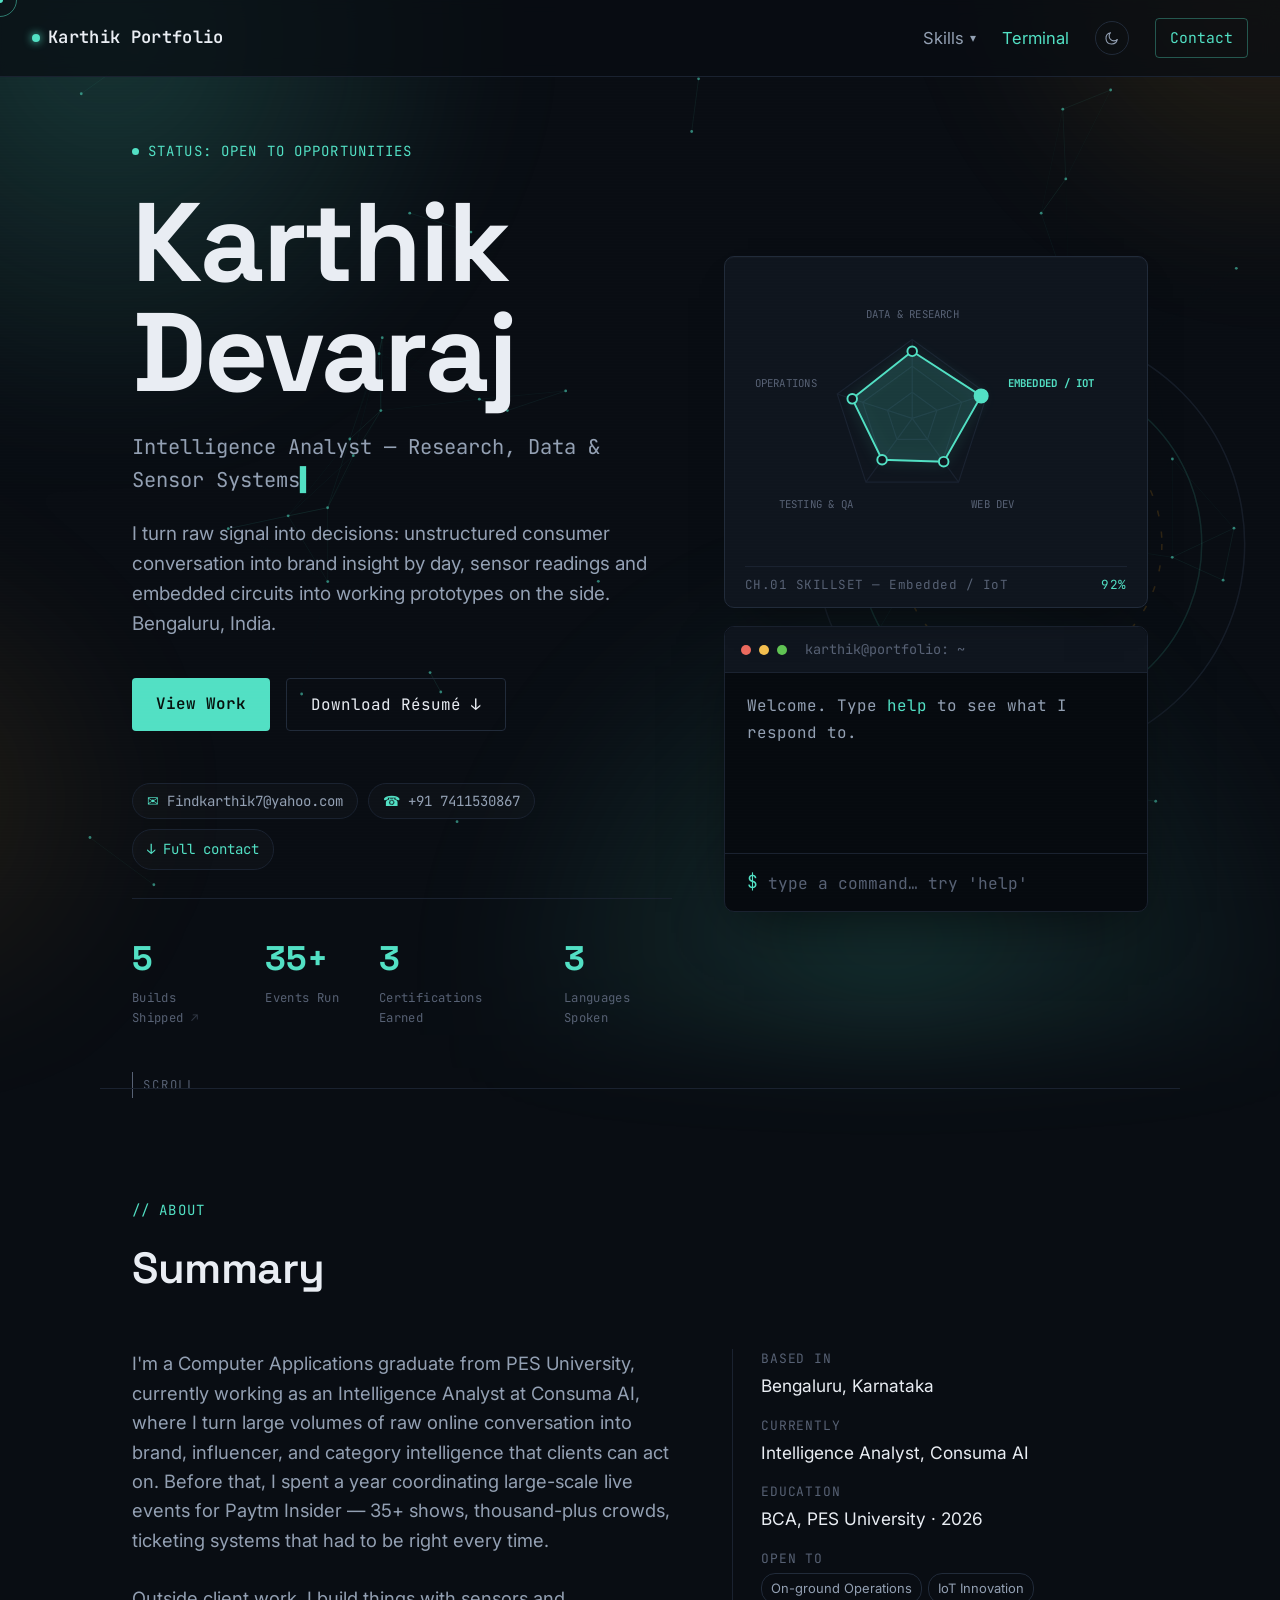
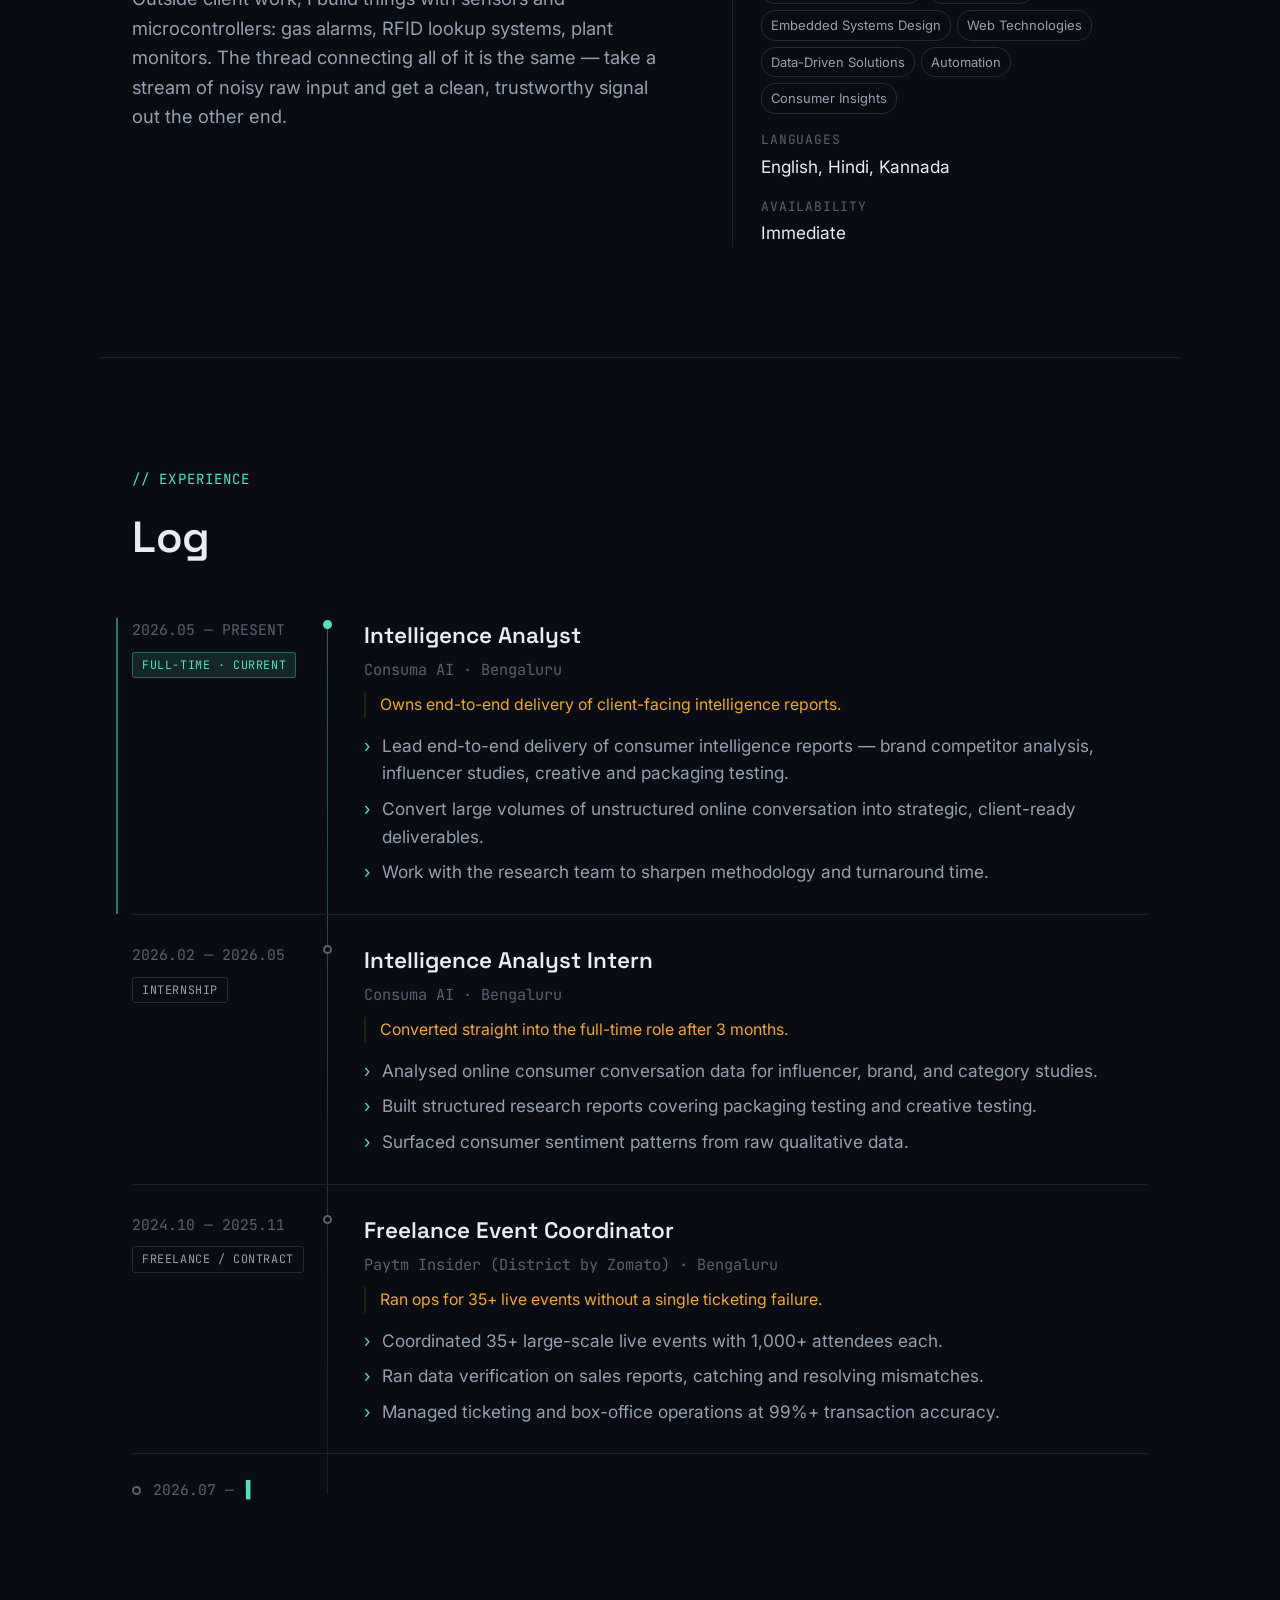
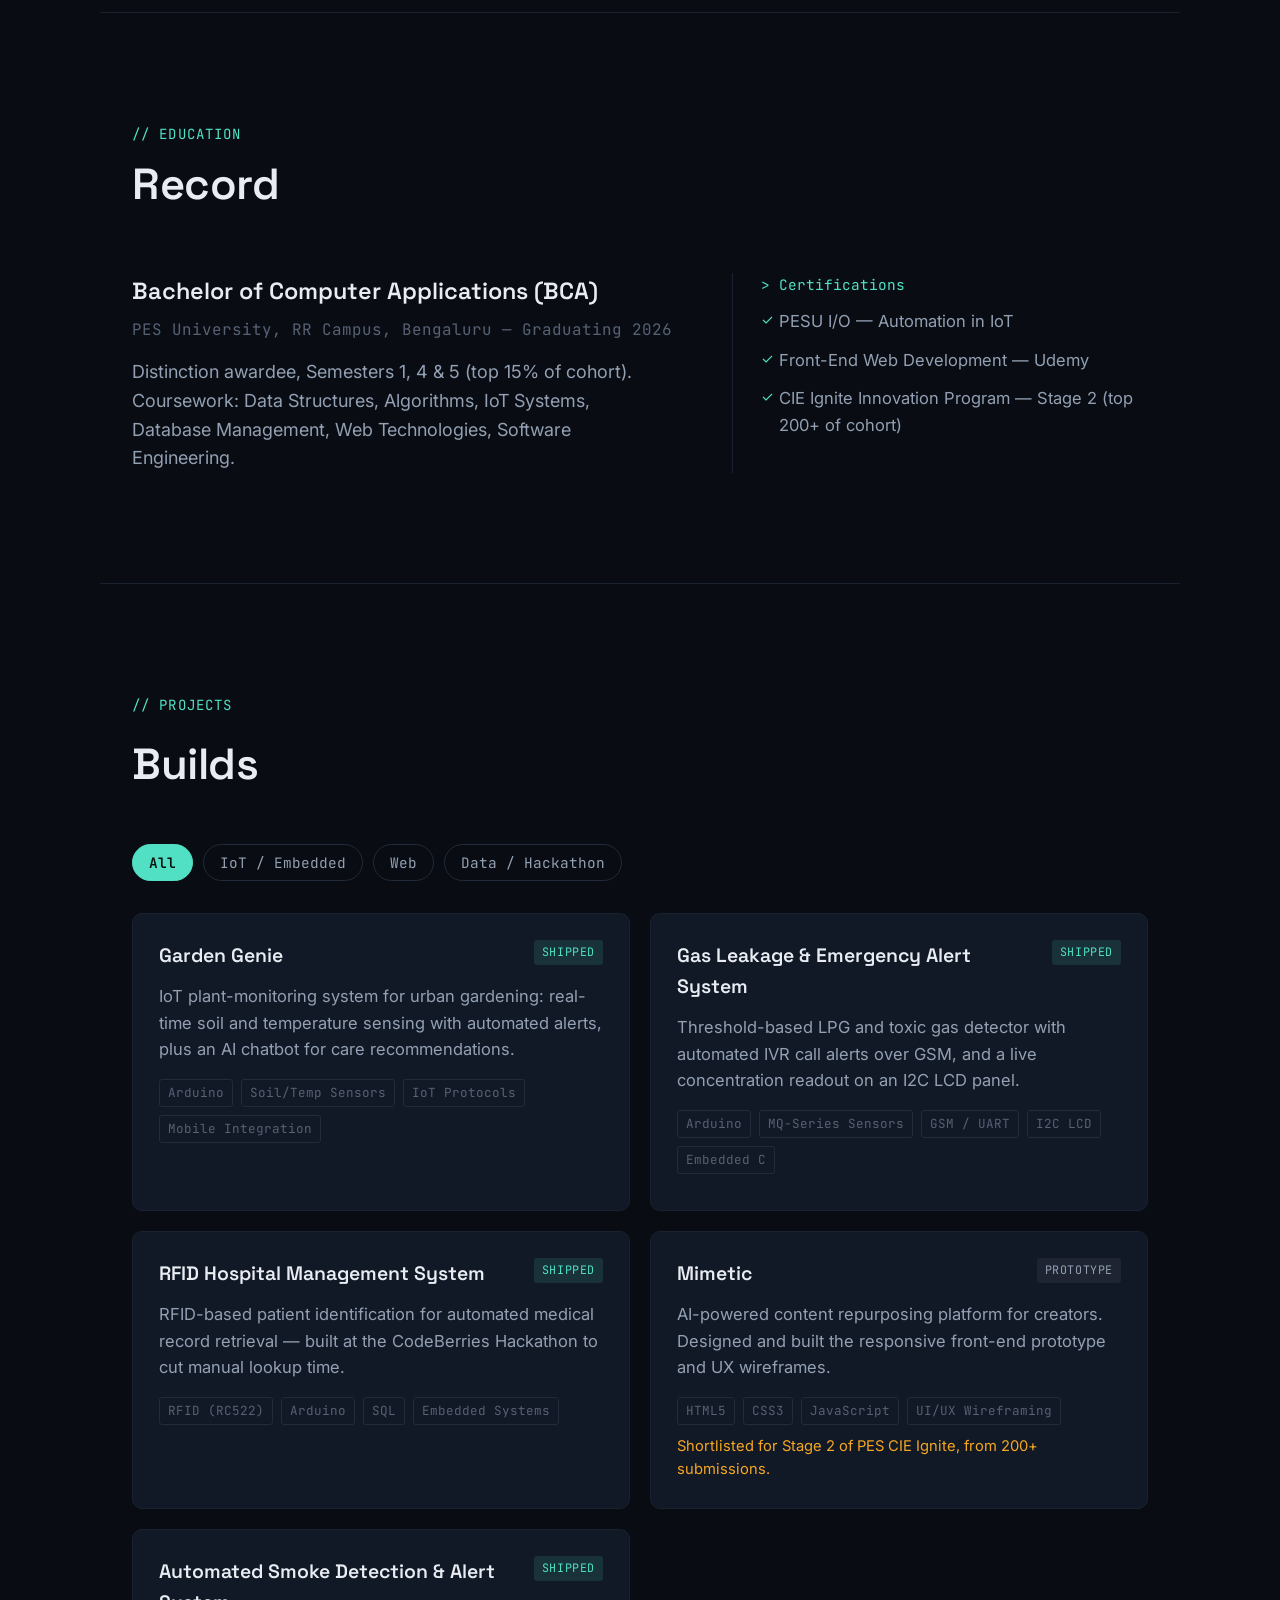
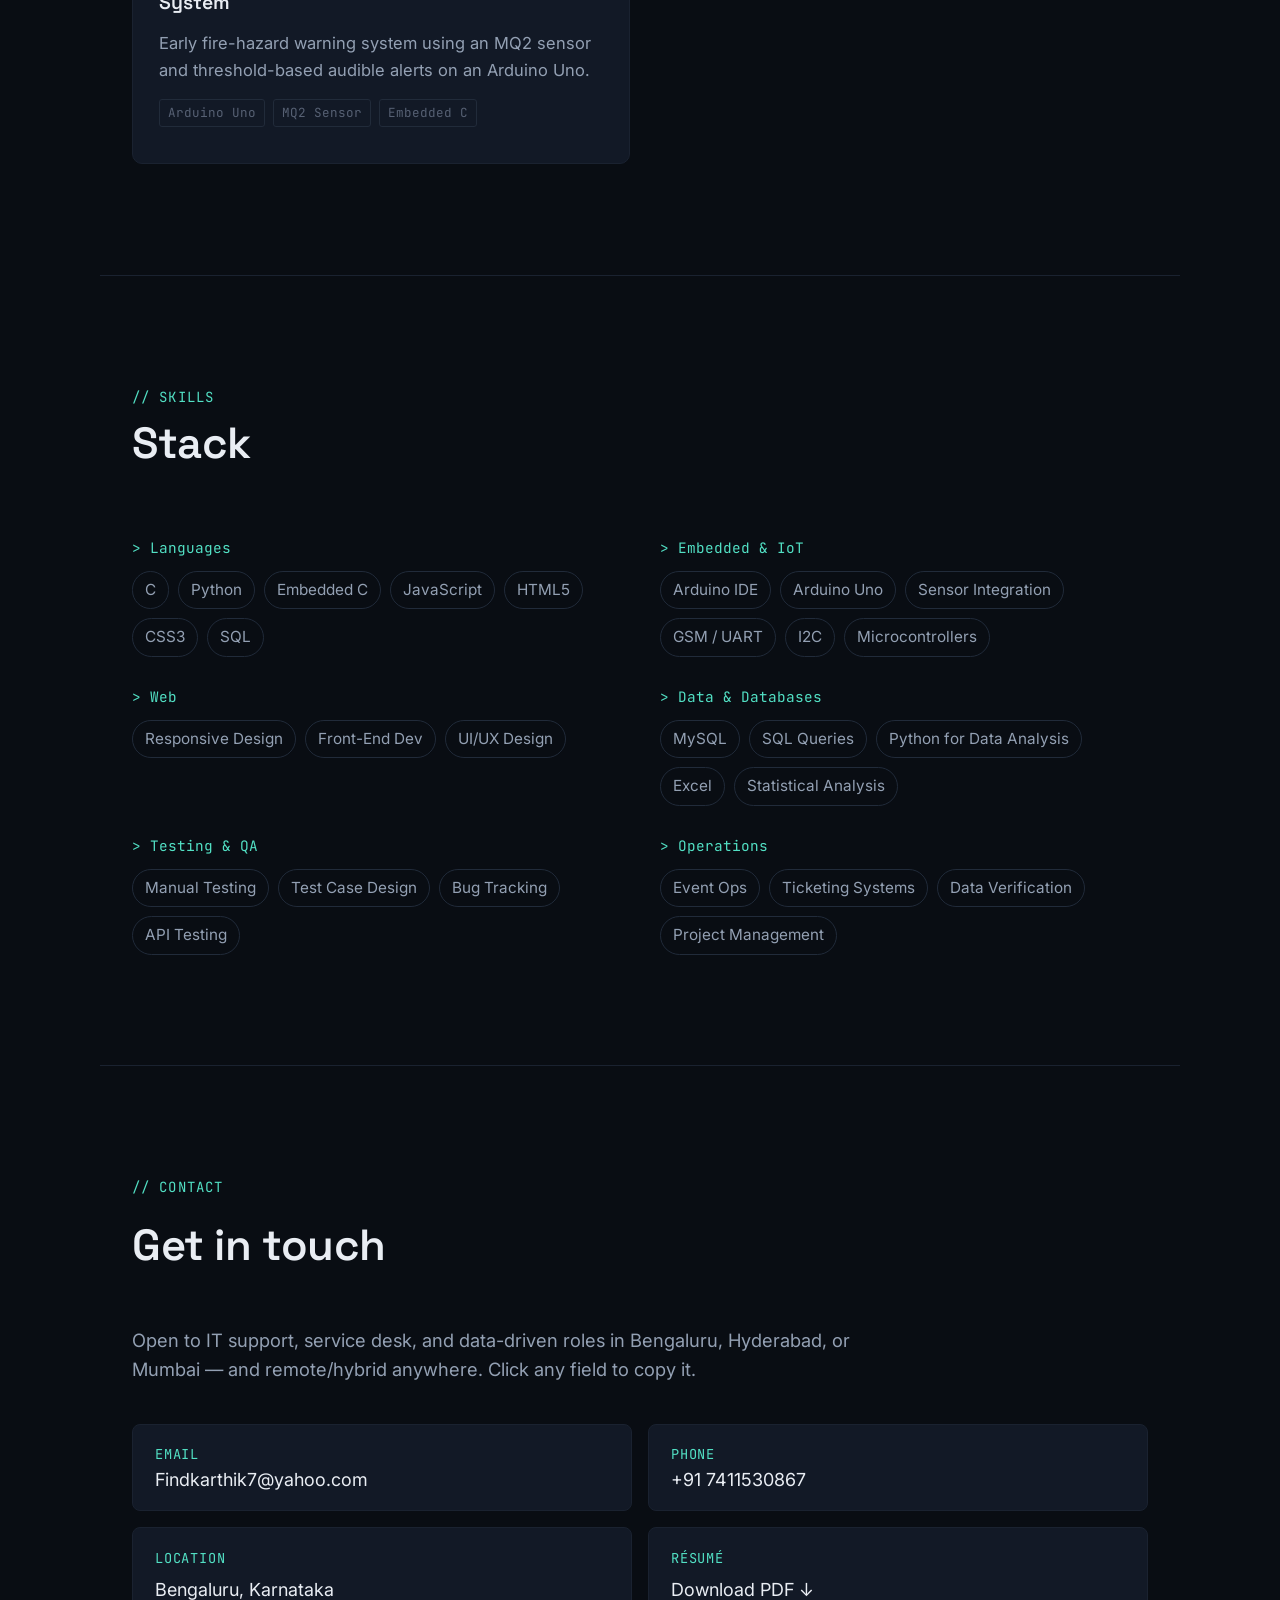
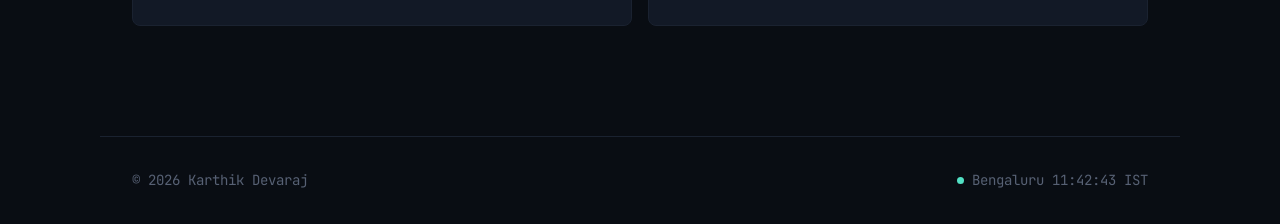
==== commit 99eec160: "Add files via upload" ====
--- a/index.html
+++ b/index.html
@@ -3,7 +3,9 @@
 <head>
 <meta charset="UTF-8">
 <meta name="viewport" content="width=device-width, initial-scale=1.0">
-<title>Karthik Devaraj — Intelligence Analyst</title>
+<title>Karthik Portfolio</title>
+<link rel="icon" type="image/svg+xml" href="favicon.svg">
+<link rel="alternate icon" href="favicon.svg">
 <meta name="description" content="Karthik Devaraj — Intelligence Analyst working across research, data analysis, and embedded sensor systems.">
 <link rel="preconnect" href="https://fonts.googleapis.com">
 <link rel="preconnect" href="https://fonts.gstatic.com" crossorigin>
@@ -23,8 +25,6 @@
 <body>
 
 <div class="scanline" aria-hidden="true"></div>
-<div class="bg-grid" aria-hidden="true"></div>
-<div class="bg-glow" aria-hidden="true"></div>
 <canvas id="bgCanvas" aria-hidden="true"></canvas>
 <div class="progress" id="progress" aria-hidden="true"></div>
 <div class="cursor-dot" id="cursorDot" aria-hidden="true"></div>
@@ -85,7 +85,7 @@
       <p class="hero__role"><span id="roleText"></span><span class="type-cursor">▌</span></p>
       <p class="hero__lede">I turn raw signal into decisions: unstructured consumer conversation into brand insight by day, sensor readings and embedded circuits into working prototypes on the side. Bengaluru, India.</p>
       <div class="hero__cta">
-        <a href="#experience" class="btn btn--primary" data-cursor-hover data-magnetic>View Experience</a>
+        <a href="#projects" class="btn btn--primary" data-cursor-hover data-magnetic>View Work</a>
         <a href="resume.pdf" class="btn btn--ghost" download data-cursor-hover data-magnetic>Download Résumé ↓</a>
       </div>
 
@@ -210,7 +210,7 @@
       <article class="log__entry log__entry--active reveal">
         <div class="log__time">
           <span class="log__dot log__dot--live" aria-hidden="true"></span>
-          <span class="log__stamp">May 2026 — Present</span>
+          <span class="log__stamp">2026.05 — PRESENT</span>
           <span class="log__badge log__badge--active">FULL-TIME · CURRENT</span>
         </div>
         <div class="log__body">
@@ -228,7 +228,7 @@
       <article class="log__entry reveal">
         <div class="log__time">
           <span class="log__dot" aria-hidden="true"></span>
-          <span class="log__stamp">Feb 2026 — May 2026</span>
+          <span class="log__stamp">2026.02 — 2026.05</span>
           <span class="log__badge">INTERNSHIP</span>
         </div>
         <div class="log__body">
@@ -246,7 +246,7 @@
       <article class="log__entry reveal">
         <div class="log__time">
           <span class="log__dot" aria-hidden="true"></span>
-          <span class="log__stamp">Oct 2024 — Nov 2025</span>
+          <span class="log__stamp">2024.10 — 2025.11</span>
           <span class="log__badge">FREELANCE / CONTRACT</span>
         </div>
         <div class="log__body">
@@ -261,7 +261,7 @@
         </div>
       </article>
 
-      <div class="log__cursor reveal" aria-hidden="true"><span class="log__dot" aria-hidden="true"></span><span class="log__stamp">Jul 2026 —</span> <span class="cursor-blink">▌</span></div>
+      <div class="log__cursor reveal" aria-hidden="true"><span class="log__dot" aria-hidden="true"></span><span class="log__stamp">2026.07 —</span> <span class="cursor-blink">▌</span></div>
     </div>
   </section>
 
--- a/styles.css
+++ b/styles.css
@@ -47,12 +47,29 @@
   cursor: default;
   transition: background 0.35s ease, color 0.35s ease;
 }
-[data-theme="dark"] body{
+body::before{
+  content: ''; position: fixed; inset: -15%; z-index: -1; pointer-events: none;
   background:
-    radial-gradient(1100px 620px at 88% -6%, rgba(82,224,196,0.10), transparent 55%),
-    radial-gradient(950px 560px at 4% 22%, rgba(245,166,35,0.065), transparent 55%),
-    radial-gradient(1200px 700px at 50% 105%, rgba(82,224,196,0.07), transparent 60%),
-    var(--bg);
+    radial-gradient(650px 650px at 18% 15%, rgba(82,224,196,0.20), transparent 62%),
+    radial-gradient(550px 550px at 88% 8%, rgba(245,166,35,0.14), transparent 60%),
+    radial-gradient(700px 700px at 65% 95%, rgba(82,224,196,0.16), transparent 62%),
+    radial-gradient(500px 500px at 5% 80%, rgba(245,166,35,0.10), transparent 58%);
+  filter: blur(50px);
+  animation: auroraDrift 26s ease-in-out infinite alternate;
+}
+[data-theme="light"] body::before{
+  background:
+    radial-gradient(650px 650px at 18% 15%, rgba(14,156,130,0.22), transparent 62%),
+    radial-gradient(550px 550px at 88% 8%, rgba(184,121,15,0.16), transparent 60%),
+    radial-gradient(700px 700px at 65% 95%, rgba(14,156,130,0.18), transparent 62%),
+    radial-gradient(500px 500px at 5% 80%, rgba(184,121,15,0.12), transparent 58%);
+}
+@keyframes auroraDrift{
+  0%{ transform: translate(0, 0) scale(1); }
+  100%{ transform: translate(-3%, 4%) scale(1.06); }
+}
+@media (prefers-reduced-motion: reduce){
+  body::before{ animation: none; }
 }
 [data-theme="light"] body{
   background:
@@ -60,48 +77,6 @@
     radial-gradient(900px 520px at 100% 6%, rgba(184,121,15,0.07), transparent 55%),
     radial-gradient(800px 500px at 50% 100%, rgba(14,156,130,0.06), transparent 55%),
     var(--bg);
-}
-
-.bg-grid{
-  position: fixed; inset: -2px; z-index: 0; pointer-events: none;
-  background-image:
-    linear-gradient(rgba(82,224,196,0.055) 1px, transparent 1px),
-    linear-gradient(90deg, rgba(82,224,196,0.055) 1px, transparent 1px);
-  background-size: 64px 64px;
-  -webkit-mask-image: radial-gradient(1200px 800px at 50% 0%, black, transparent 75%);
-  mask-image: radial-gradient(1200px 800px at 50% 0%, black, transparent 75%);
-}
-[data-theme="light"] .bg-grid{
-  background-image:
-    linear-gradient(rgba(14,156,130,0.07) 1px, transparent 1px),
-    linear-gradient(90deg, rgba(14,156,130,0.07) 1px, transparent 1px);
-}
-
-.bg-glow{ position: fixed; inset: 0; z-index: 0; pointer-events: none; overflow: hidden; }
-.bg-glow::before, .bg-glow::after{
-  content: ''; position: absolute; width: 640px; height: 640px; border-radius: 50%;
-  filter: blur(120px); opacity: 0.55;
-}
-.bg-glow::before{
-  top: -220px; right: -160px; background: radial-gradient(circle, rgba(82,224,196,0.20), transparent 70%);
-  animation: driftA 26s ease-in-out infinite;
-}
-.bg-glow::after{
-  bottom: -260px; left: -180px; background: radial-gradient(circle, rgba(245,166,35,0.13), transparent 70%);
-  animation: driftB 32s ease-in-out infinite;
-}
-[data-theme="light"] .bg-glow::before{ background: radial-gradient(circle, rgba(14,156,130,0.16), transparent 70%); }
-[data-theme="light"] .bg-glow::after{ background: radial-gradient(circle, rgba(184,121,15,0.10), transparent 70%); }
-@keyframes driftA{
-  0%, 100%{ transform: translate(0, 0); }
-  50%{ transform: translate(-60px, 50px); }
-}
-@keyframes driftB{
-  0%, 100%{ transform: translate(0, 0); }
-  50%{ transform: translate(50px, -40px); }
-}
-@media (prefers-reduced-motion: reduce){
-  .bg-glow::before, .bg-glow::after{ animation: none; }
 }
 
 ::selection{ background: var(--cyan-dim); color: var(--cyan); }
@@ -423,13 +398,12 @@
 .console__panel--radar{
   padding: 18px 20px 12px; position: relative;
 }
-.console__radar{ width:100%; aspect-ratio: 1.15 / 1; display:flex; align-items:center; justify-content:center; }
+.console__radar{ width:100%; aspect-ratio: 4 / 3; display:flex; align-items:center; justify-content:center; }
 .console__radar svg{ width:100%; height:100%; overflow: visible; }
 .radar__ring{ fill:none; stroke: var(--border-soft); stroke-width: 1; }
 .radar__axis{ stroke: var(--border-soft); stroke-width: 1; }
-.radar__label-bg{ fill: var(--bg-elevated); }
 .radar__label{
-  font-family: var(--font-mono); font-size: 9px; fill: var(--text-secondary);
+  font-family: var(--font-mono); font-size: 9px; fill: var(--text-muted);
   text-transform: uppercase; letter-spacing: 0.02em;
   transition: fill 0.15s ease, font-weight 0.15s ease;
 }
@@ -541,7 +515,7 @@
   border-color: var(--cyan); background: var(--cyan);
   box-shadow: 0 0 0 0 rgba(82,224,196,0.6); animation: pulse 2s infinite;
 }
-.log__stamp{ font-family: var(--font-mono); font-size: 0.82rem; color: var(--text-primary); }
+.log__stamp{ font-family: var(--font-mono); font-size: 0.82rem; color: var(--text-muted); }
 .log__badge{
   font-family: var(--font-mono); font-size: 0.65rem; letter-spacing: 0.05em;
   width: fit-content; padding: 3px 9px; border-radius: 3px; white-space: nowrap;
@@ -549,7 +523,7 @@
 }
 .log__badge--active{ color: var(--cyan); border-color: rgba(82,224,196,0.35); background: var(--cyan-dim); }
 .log__body h3{ font-family: var(--font-display); font-size: 1.25rem; font-weight: 600; margin-bottom: 4px; }
-.log__org{ font-family: var(--font-mono); font-size: 0.85rem; color: var(--text-primary); margin-bottom: 10px; }
+.log__org{ font-family: var(--font-mono); font-size: 0.85rem; color: var(--text-muted); margin-bottom: 10px; }
 .log__highlight{
   font-size: 0.88rem; color: var(--amber); margin-bottom: 14px;
   padding-left: 14px; border-left: 2px solid var(--amber-dim);
@@ -656,7 +630,7 @@
 /* ---------- Education ---------- */
 .edu{ display:grid; grid-template-columns: 1.3fr 1fr; gap: 60px; }
 .edu__main h3{ font-family: var(--font-display); font-size: 1.3rem; font-weight: 600; margin-bottom: 6px; }
-.edu__org{ font-family: var(--font-mono); font-size: 0.88rem; color: var(--text-primary); margin-bottom: 16px; }
+.edu__org{ font-family: var(--font-mono); font-size: 0.88rem; color: var(--text-muted); margin-bottom: 16px; }
 .edu__detail{ color: var(--text-secondary); max-width: 55ch; }
 .edu__certs{ border-left: 1px solid var(--border-soft); padding-left: 28px; }
 .edu__certs ul{ list-style:none; display:grid; gap: 12px; }
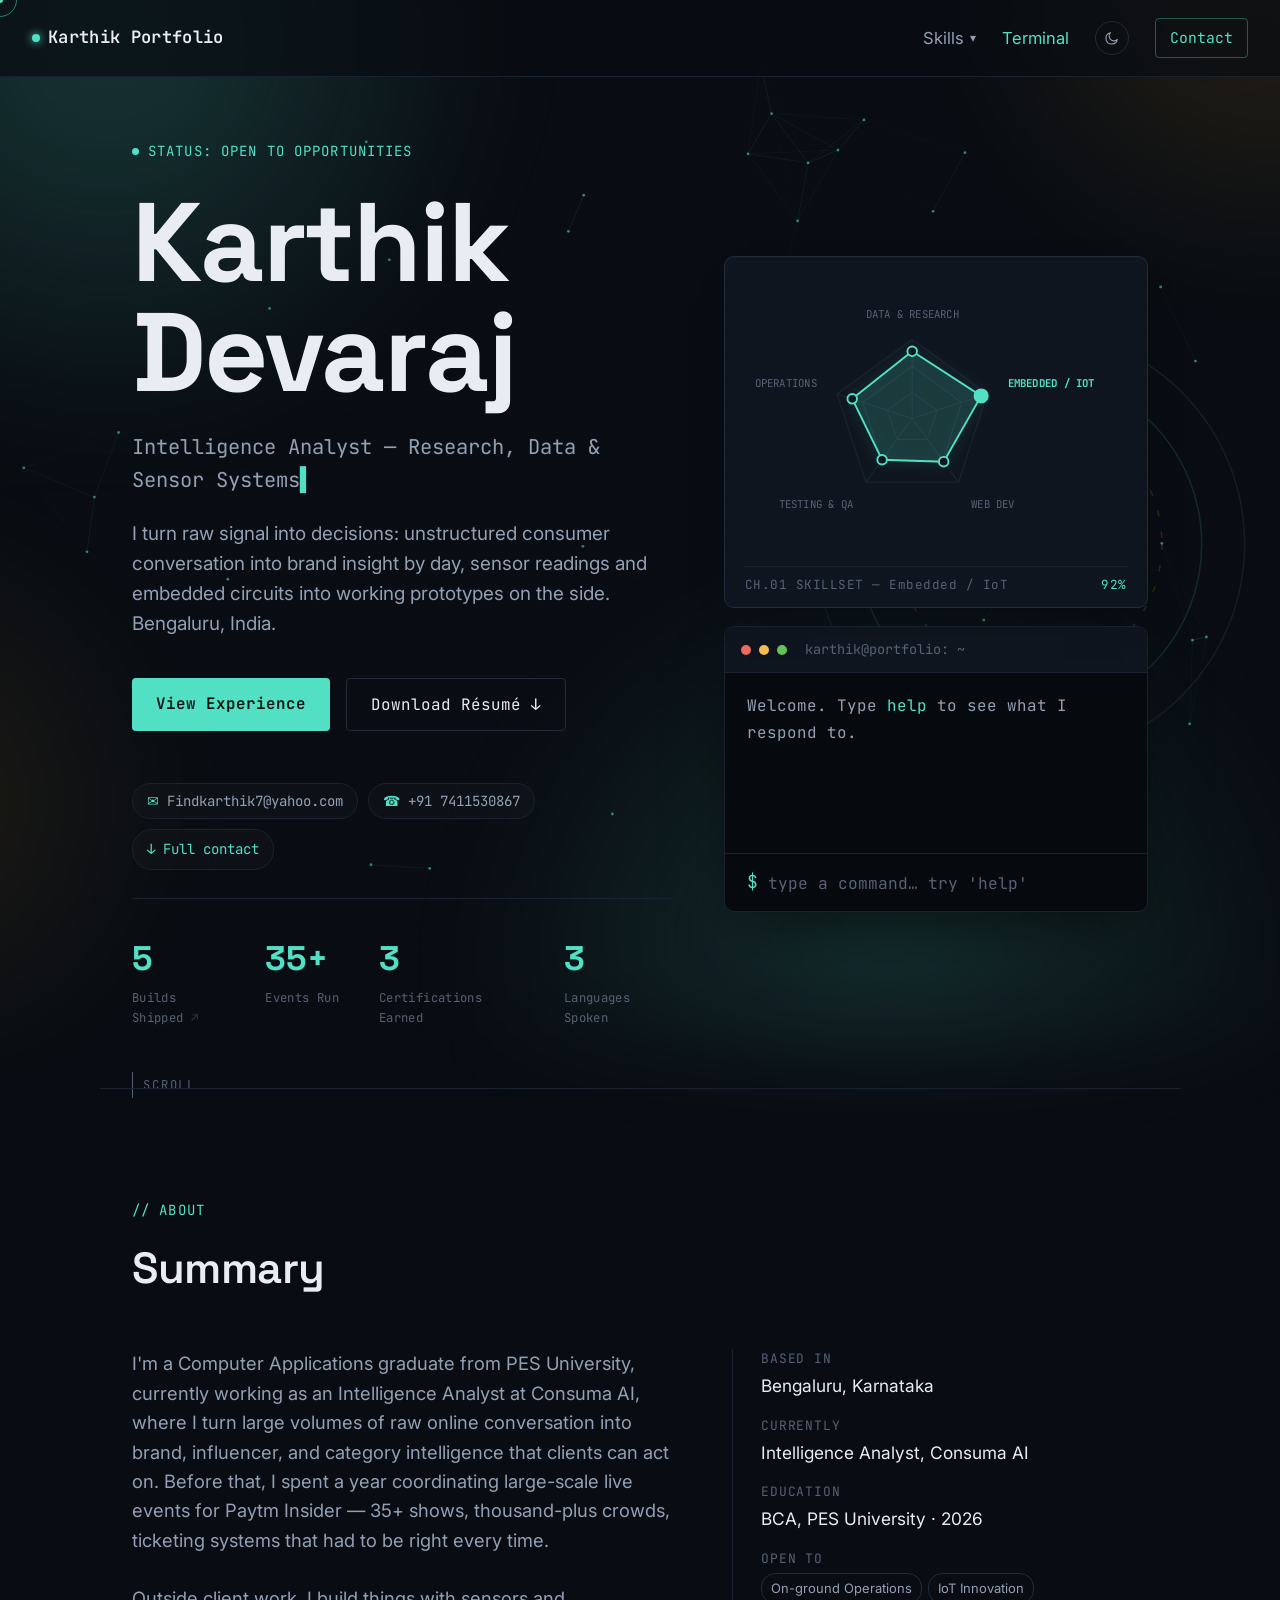
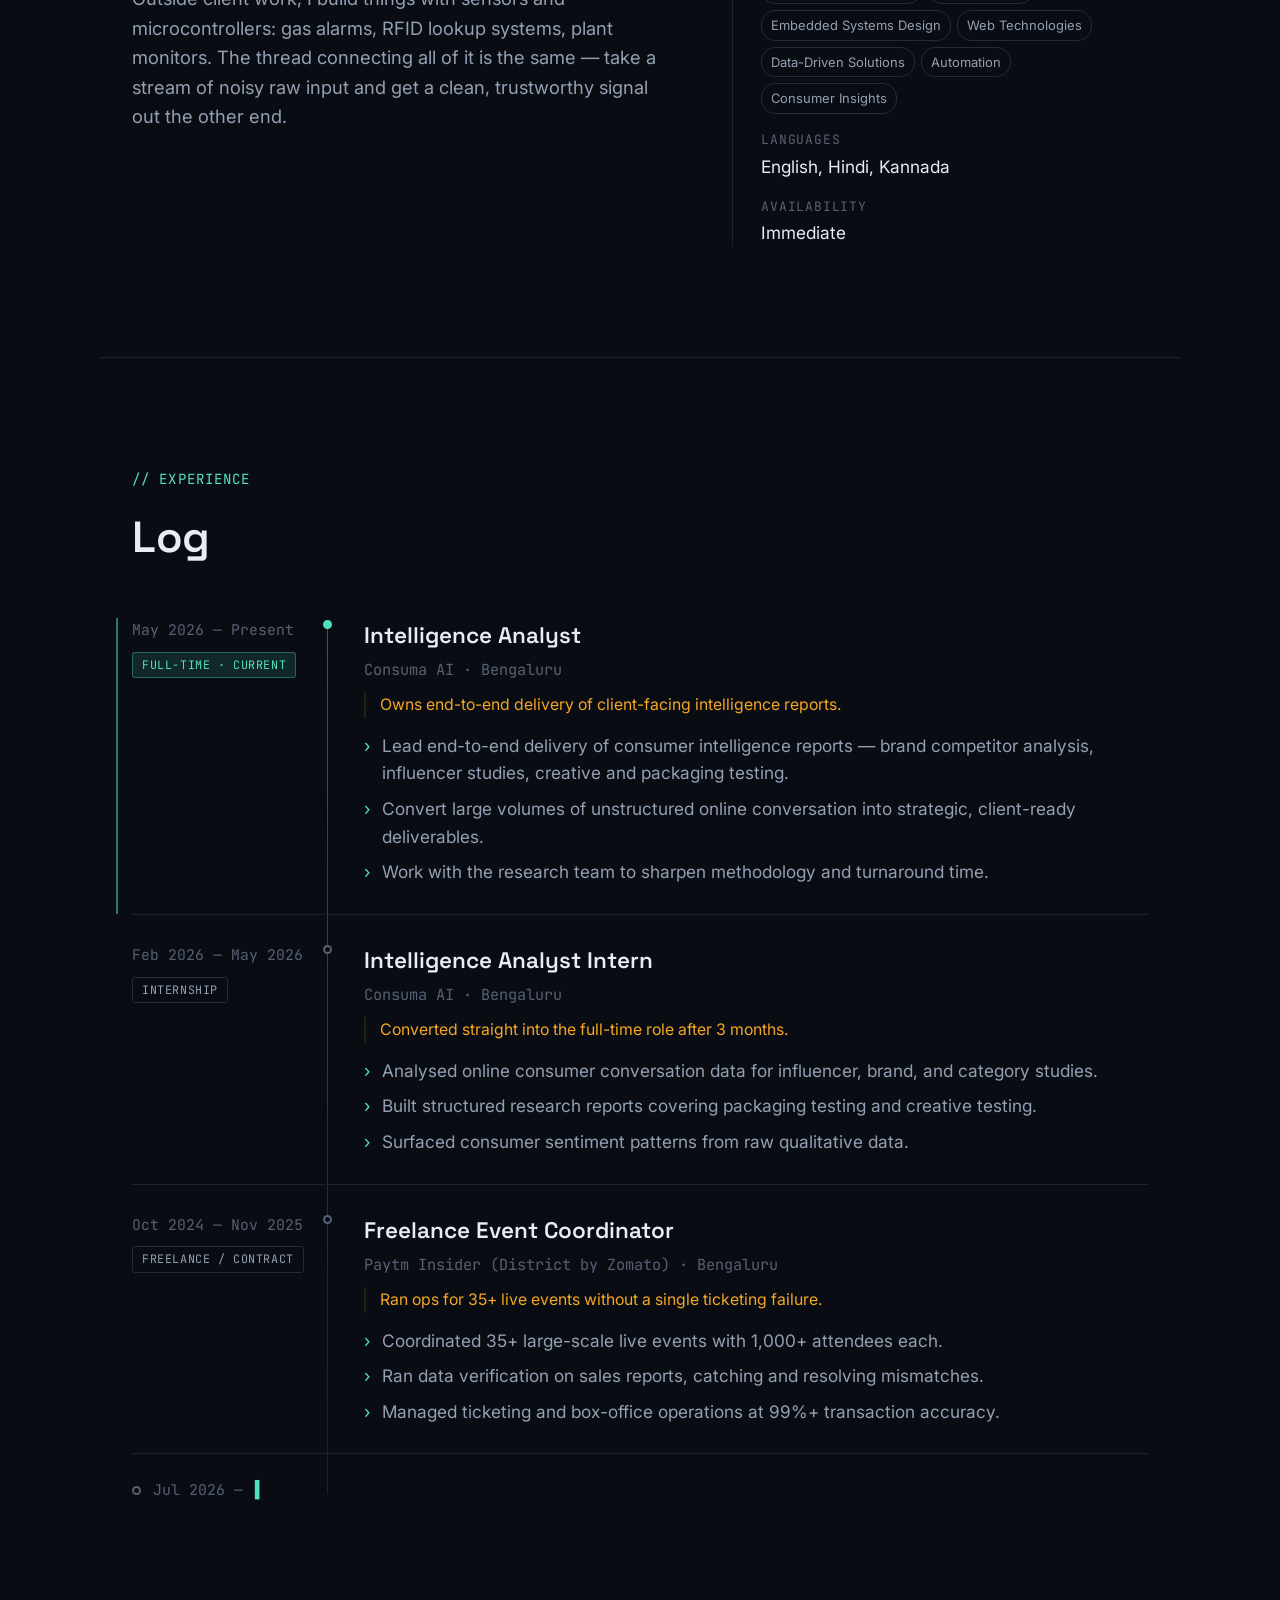
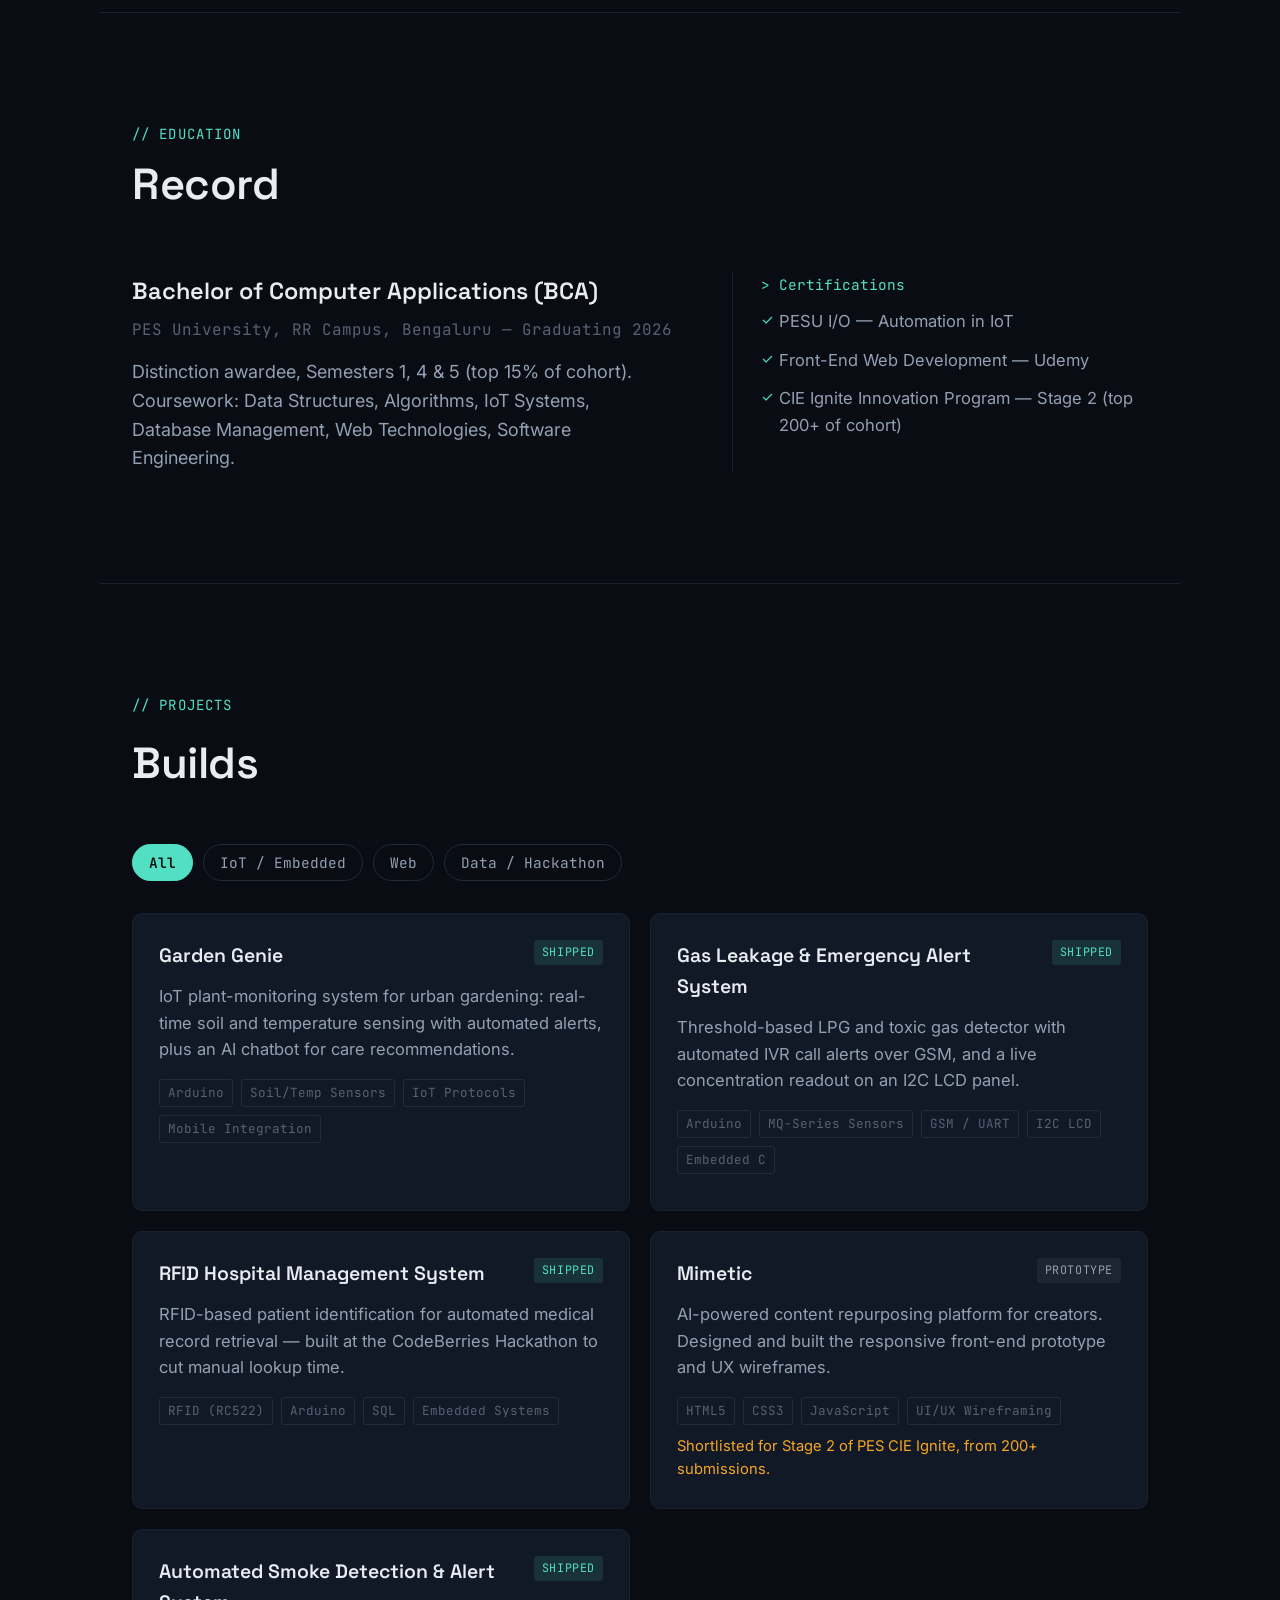
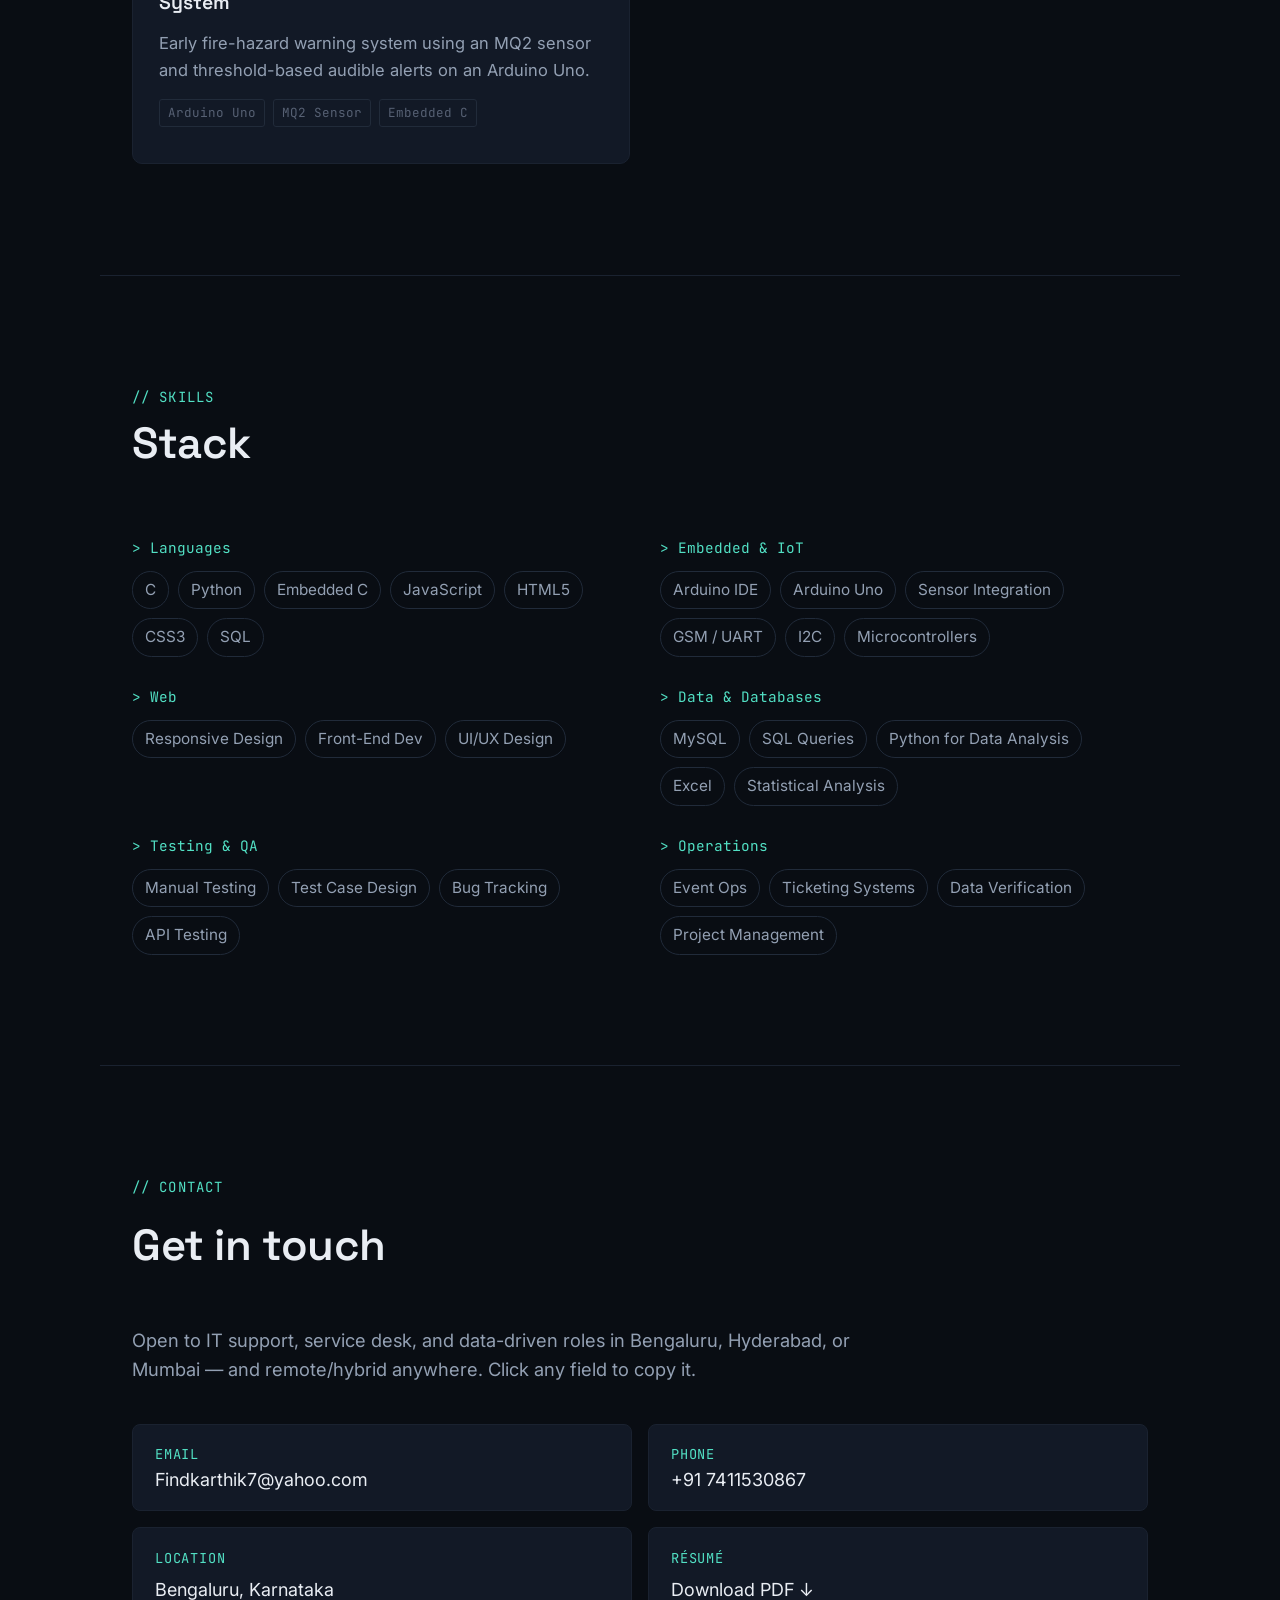
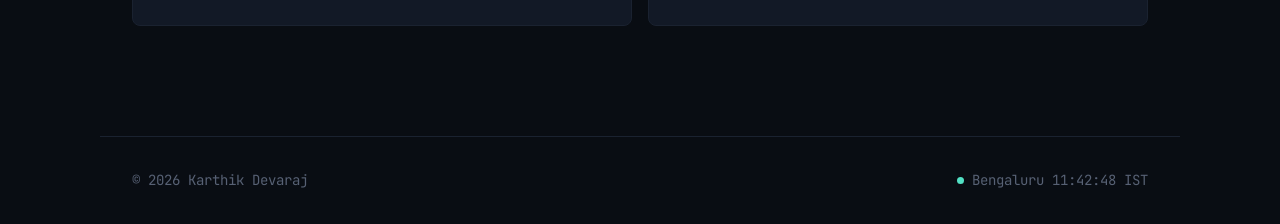
==== commit e4ff9f48: "Add files via upload" ====
--- a/index.html
+++ b/index.html
@@ -4,9 +4,8 @@
 <meta charset="UTF-8">
 <meta name="viewport" content="width=device-width, initial-scale=1.0">
 <title>Karthik Portfolio</title>
-<link rel="icon" type="image/svg+xml" href="favicon.svg">
-<link rel="alternate icon" href="favicon.svg">
 <meta name="description" content="Karthik Devaraj — Intelligence Analyst working across research, data analysis, and embedded sensor systems.">
+<link rel="icon" type="image/svg+xml" href="data:image/svg+xml,%3Csvg xmlns='http://www.w3.org/2000/svg' viewBox='0 0 100 100'%3E%3Crect width='100' height='100' rx='22' fill='%23090d12'/%3E%3Cg transform='translate(20,22) rotate(45 30 28) scale(2.4)' fill='none' stroke='%2352e0c4' stroke-width='1.8' stroke-linecap='round' stroke-linejoin='round'%3E%3Cpath d='M22 16v-2l-8.5-5V3.5c0-.83-.67-1.5-1.5-1.5s-1.5.67-1.5 1.5V9L2 14v2l8.5-2.5V19L8 20.5V22l4-1 4 1v-1.5L13.5 19v-5.5L22 16z'/%3E%3C/g%3E%3C/svg%3E">
 <link rel="preconnect" href="https://fonts.googleapis.com">
 <link rel="preconnect" href="https://fonts.gstatic.com" crossorigin>
 <link href="https://fonts.googleapis.com/css2?family=Space+Grotesk:wght@400;500;600;700&family=Inter:wght@400;500;600&family=JetBrains+Mono:wght@400;500;600&display=swap" rel="stylesheet">
@@ -25,6 +24,8 @@
 <body>
 
 <div class="scanline" aria-hidden="true"></div>
+<div class="bg-grid" aria-hidden="true"></div>
+<div class="bg-glow" aria-hidden="true"></div>
 <canvas id="bgCanvas" aria-hidden="true"></canvas>
 <div class="progress" id="progress" aria-hidden="true"></div>
 <div class="cursor-dot" id="cursorDot" aria-hidden="true"></div>
@@ -85,7 +86,7 @@
       <p class="hero__role"><span id="roleText"></span><span class="type-cursor">▌</span></p>
       <p class="hero__lede">I turn raw signal into decisions: unstructured consumer conversation into brand insight by day, sensor readings and embedded circuits into working prototypes on the side. Bengaluru, India.</p>
       <div class="hero__cta">
-        <a href="#projects" class="btn btn--primary" data-cursor-hover data-magnetic>View Work</a>
+        <a href="#experience" class="btn btn--primary" data-cursor-hover data-magnetic>View Experience</a>
         <a href="resume.pdf" class="btn btn--ghost" download data-cursor-hover data-magnetic>Download Résumé ↓</a>
       </div>
 
@@ -210,7 +211,7 @@
       <article class="log__entry log__entry--active reveal">
         <div class="log__time">
           <span class="log__dot log__dot--live" aria-hidden="true"></span>
-          <span class="log__stamp">2026.05 — PRESENT</span>
+          <span class="log__stamp">May 2026 — Present</span>
           <span class="log__badge log__badge--active">FULL-TIME · CURRENT</span>
         </div>
         <div class="log__body">
@@ -228,7 +229,7 @@
       <article class="log__entry reveal">
         <div class="log__time">
           <span class="log__dot" aria-hidden="true"></span>
-          <span class="log__stamp">2026.02 — 2026.05</span>
+          <span class="log__stamp">Feb 2026 — May 2026</span>
           <span class="log__badge">INTERNSHIP</span>
         </div>
         <div class="log__body">
@@ -246,7 +247,7 @@
       <article class="log__entry reveal">
         <div class="log__time">
           <span class="log__dot" aria-hidden="true"></span>
-          <span class="log__stamp">2024.10 — 2025.11</span>
+          <span class="log__stamp">Oct 2024 — Nov 2025</span>
           <span class="log__badge">FREELANCE / CONTRACT</span>
         </div>
         <div class="log__body">
@@ -261,7 +262,7 @@
         </div>
       </article>
 
-      <div class="log__cursor reveal" aria-hidden="true"><span class="log__dot" aria-hidden="true"></span><span class="log__stamp">2026.07 —</span> <span class="cursor-blink">▌</span></div>
+      <div class="log__cursor reveal" aria-hidden="true"><span class="log__dot" aria-hidden="true"></span><span class="log__stamp">Jul 2026 —</span> <span class="cursor-blink">▌</span></div>
     </div>
   </section>
 
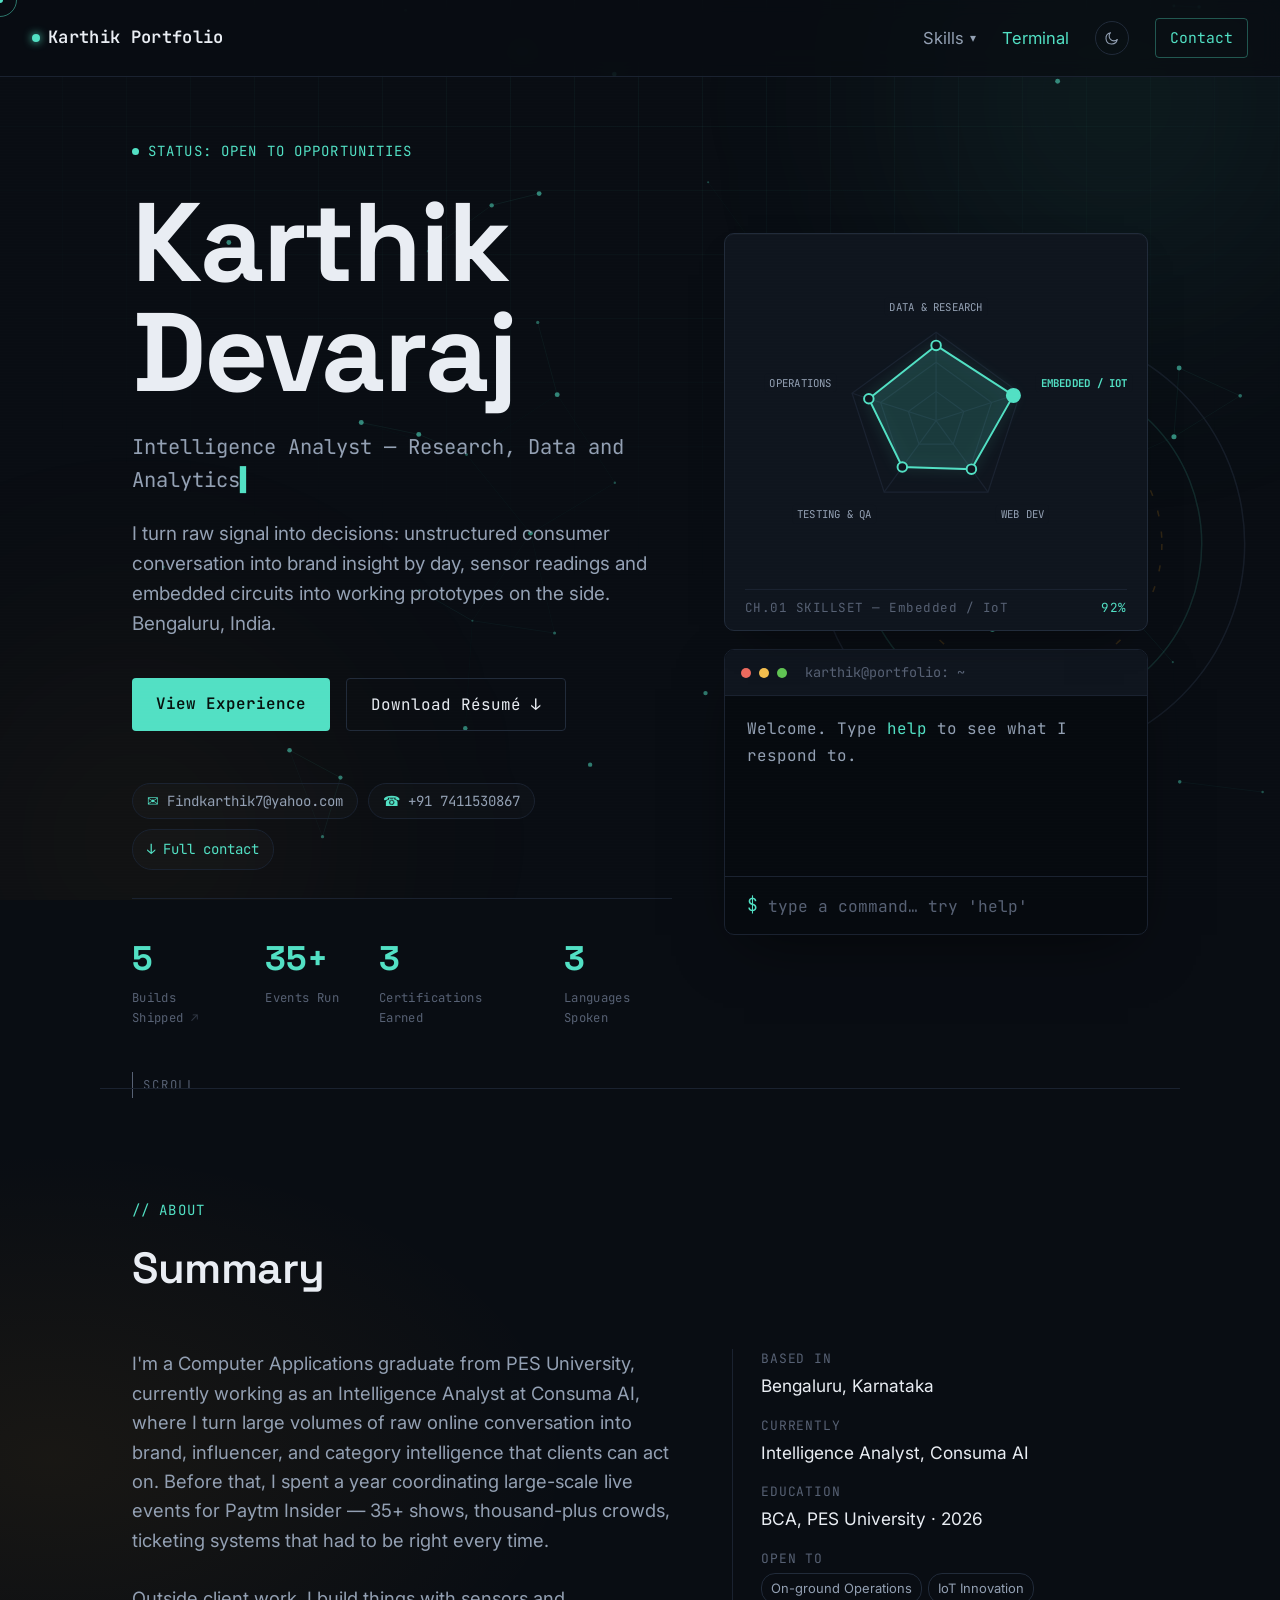
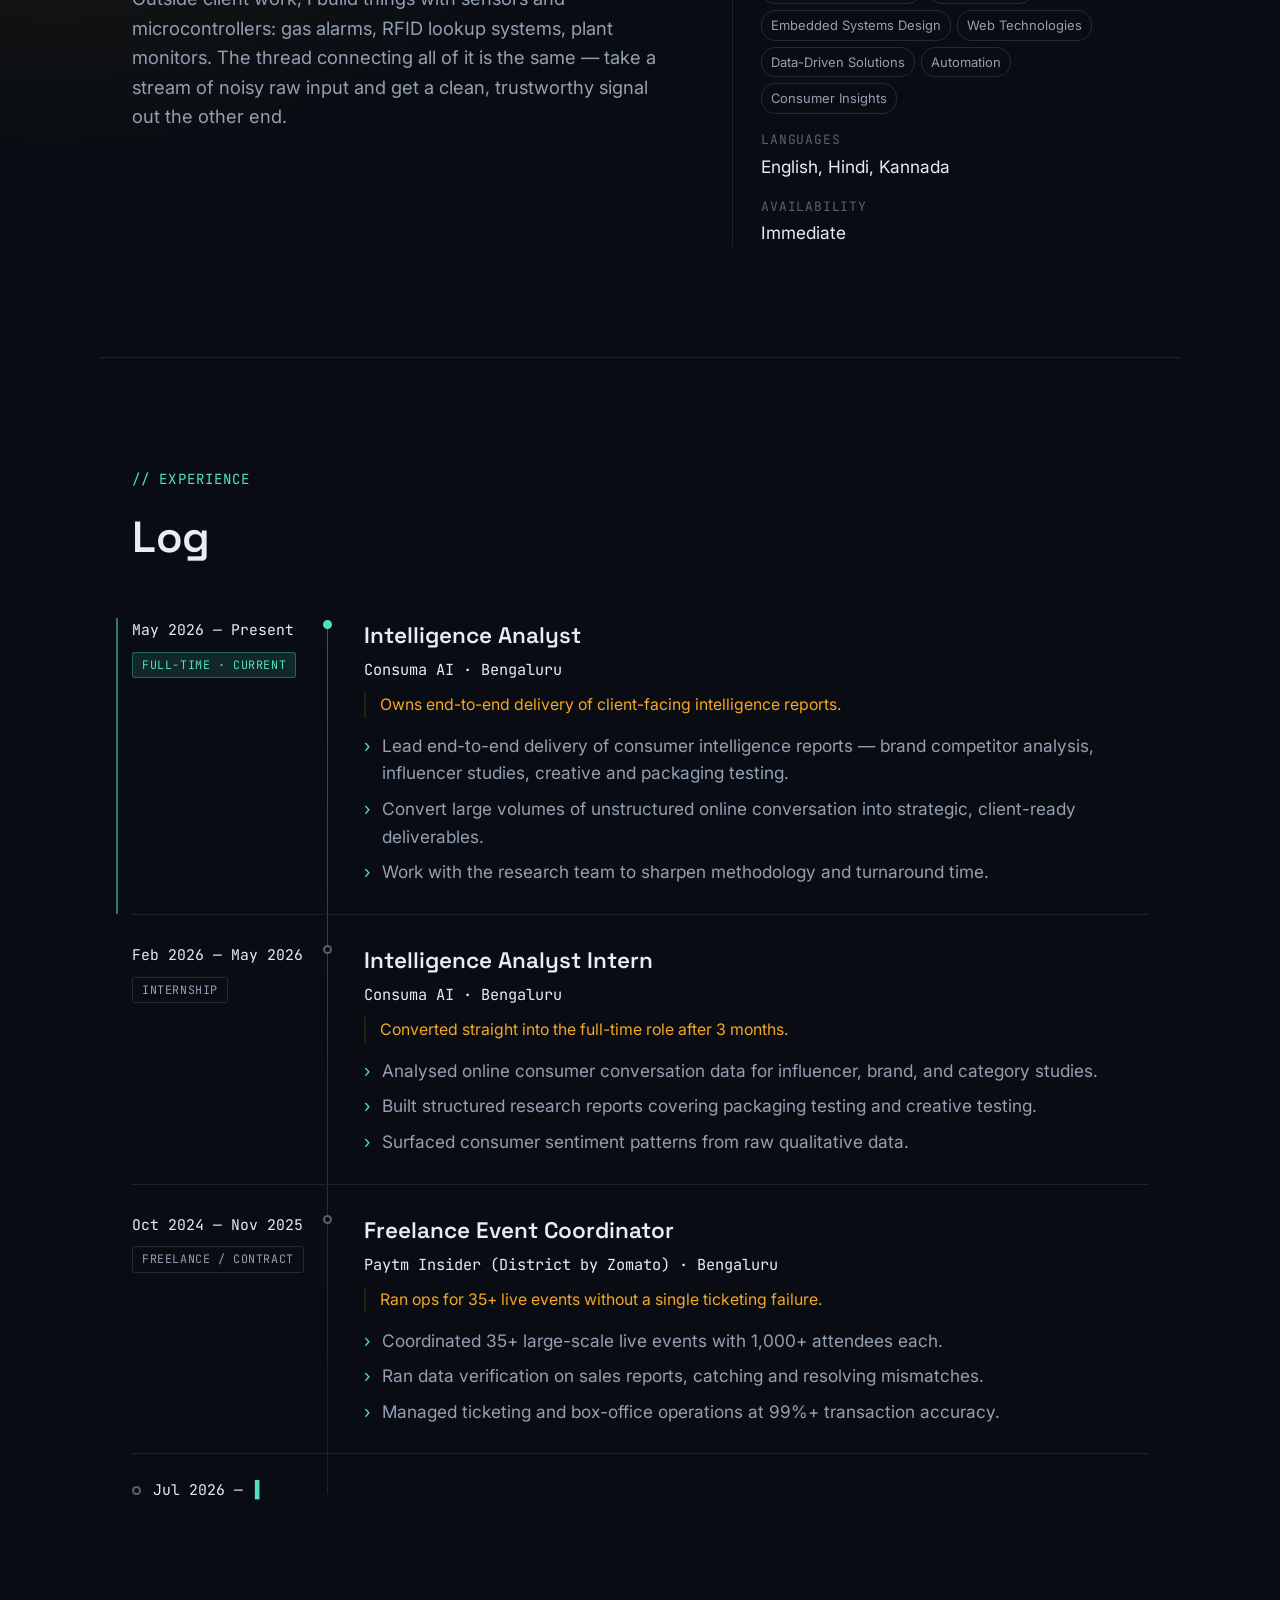
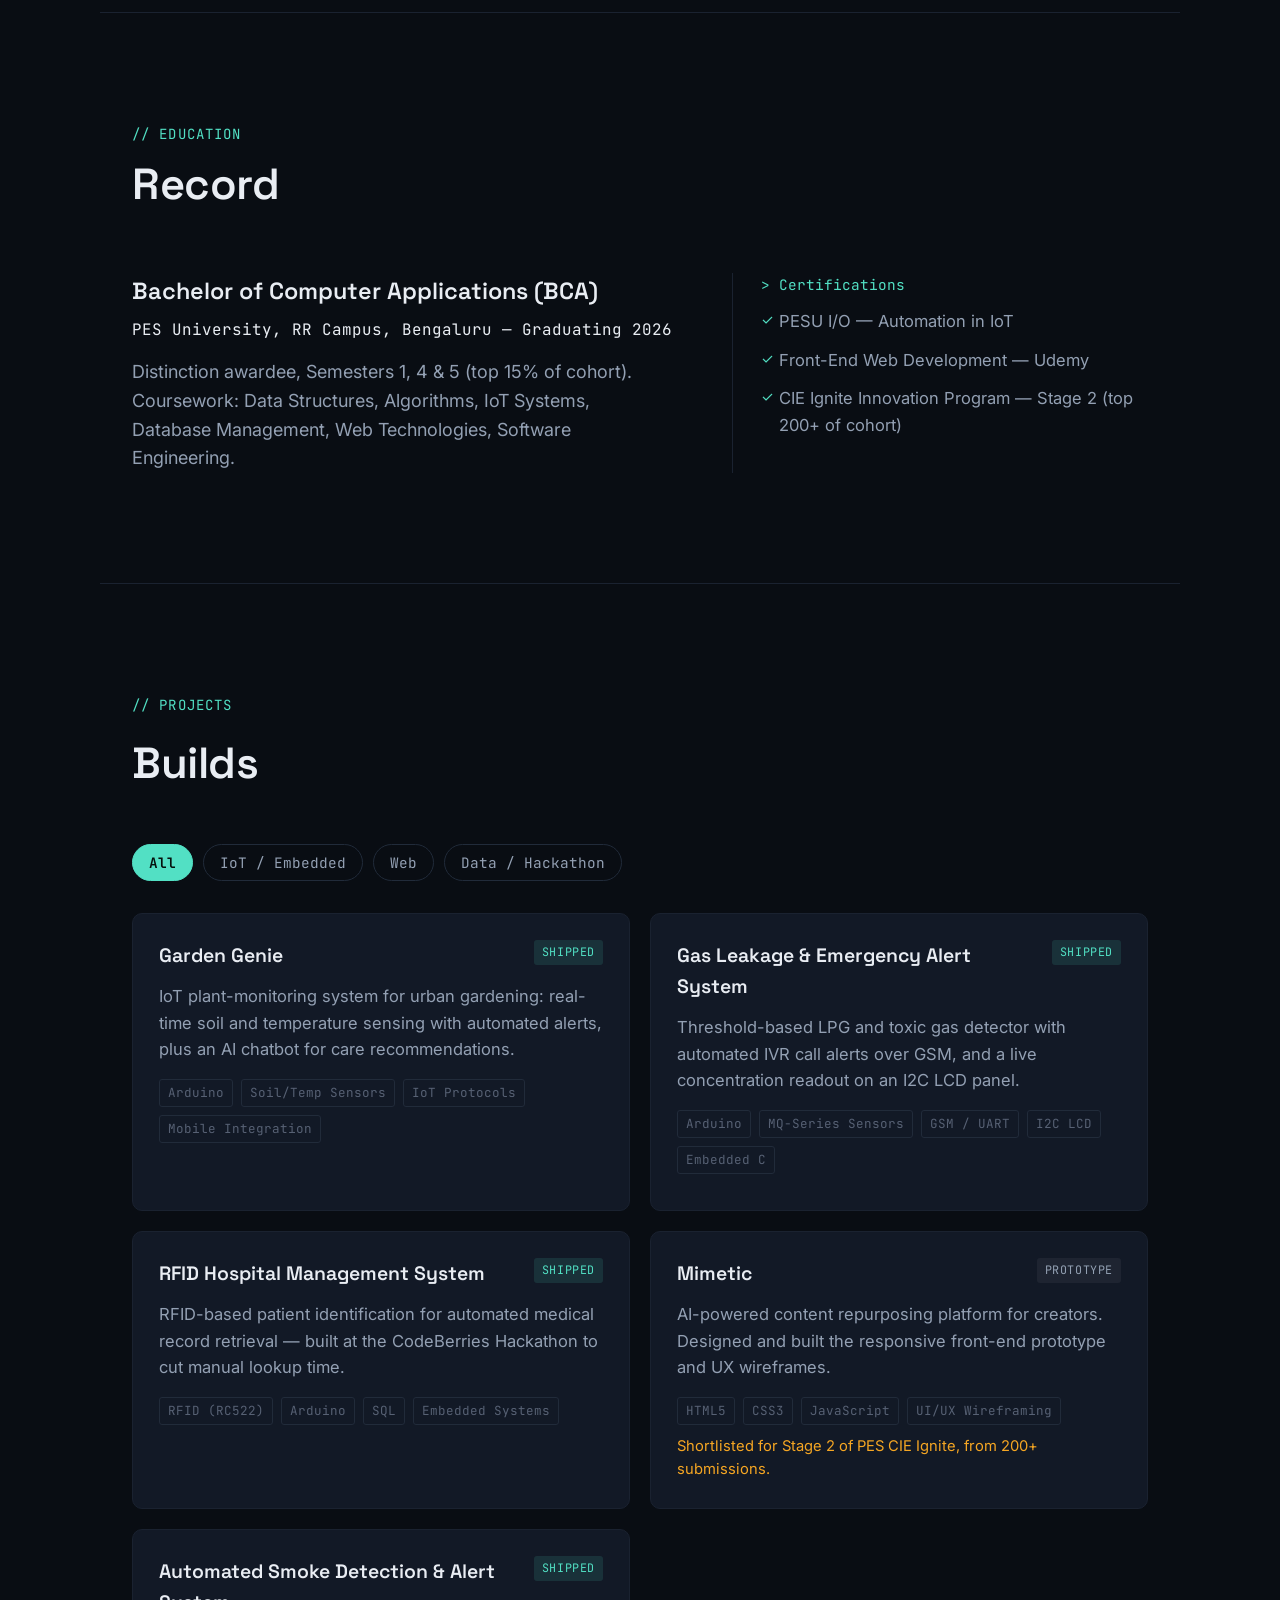
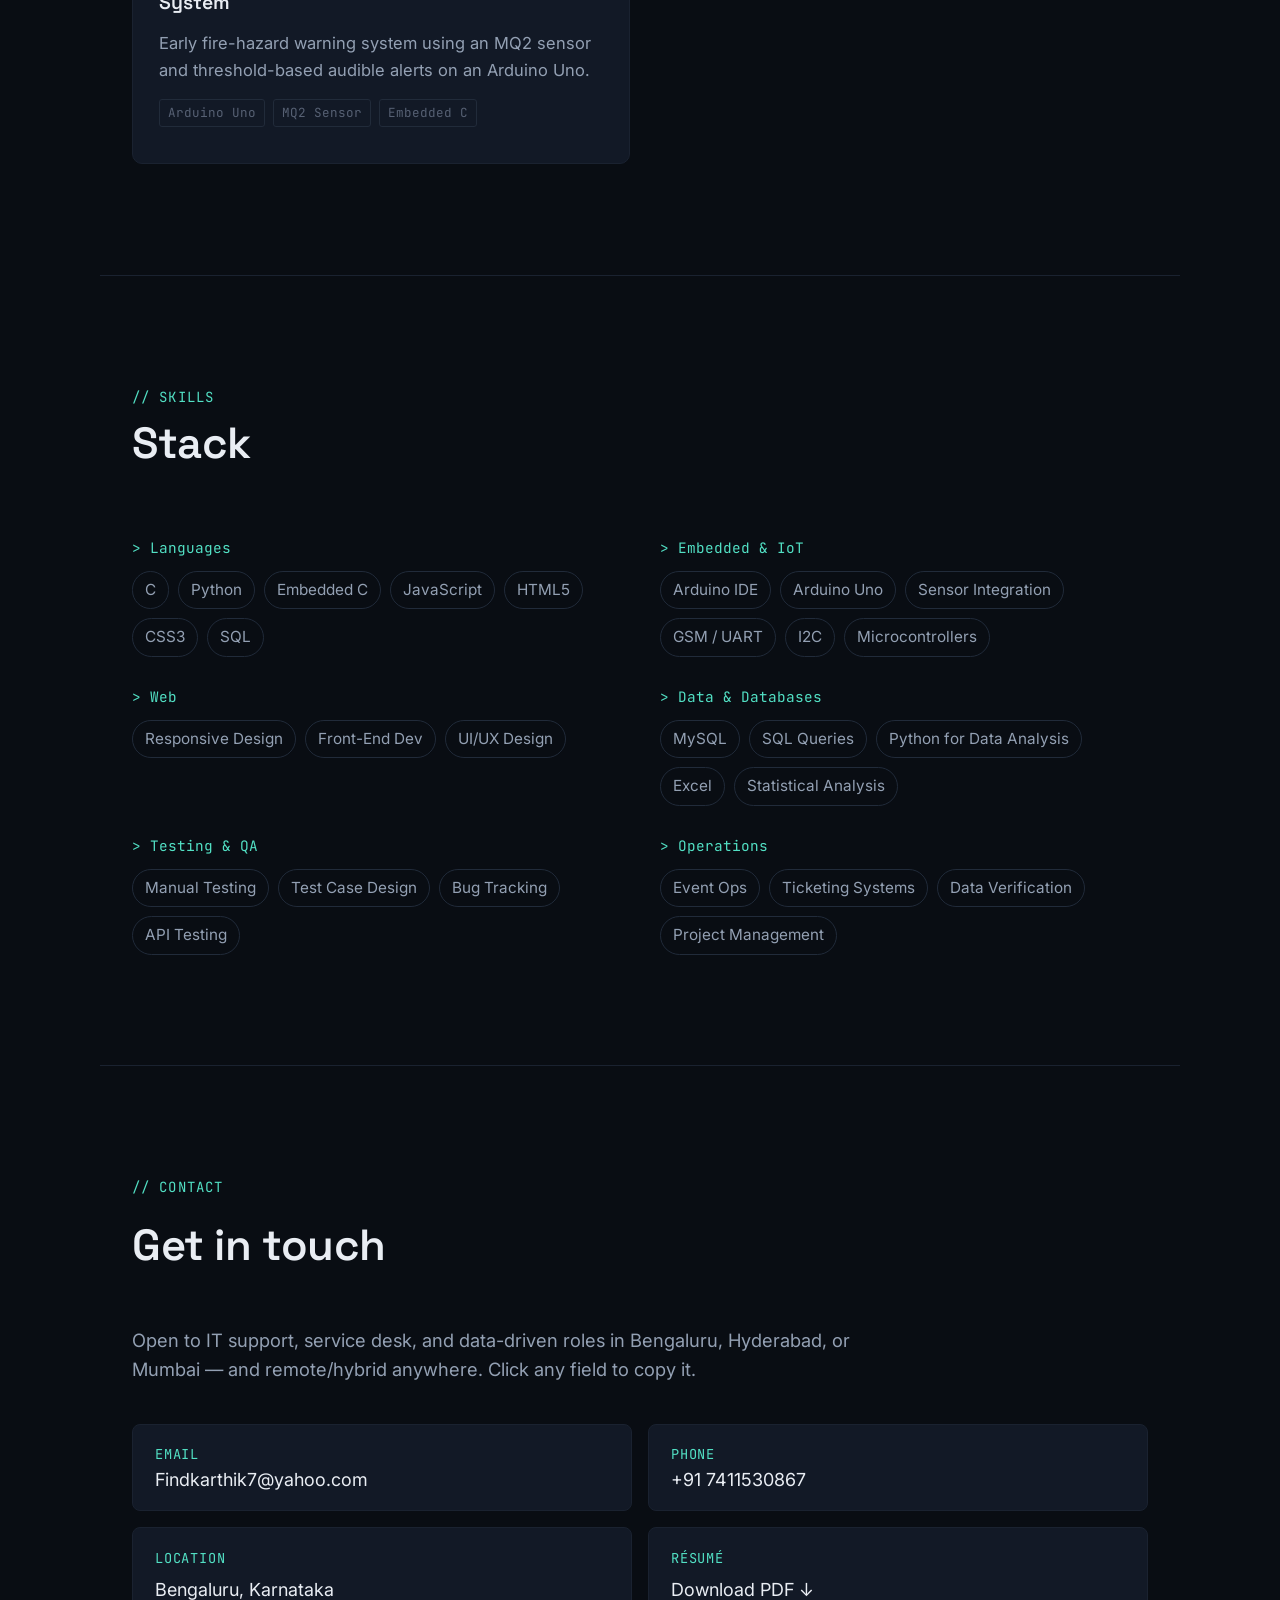
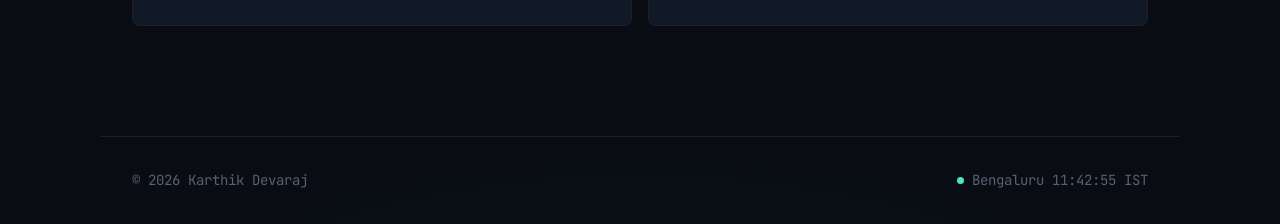
==== commit b35f1354: "Update index.html" ====
--- a/index.html
+++ b/index.html
@@ -5,7 +5,7 @@
 <meta name="viewport" content="width=device-width, initial-scale=1.0">
 <title>Karthik Portfolio</title>
 <meta name="description" content="Karthik Devaraj — Intelligence Analyst working across research, data analysis, and embedded sensor systems.">
-<link rel="icon" type="image/svg+xml" href="data:image/svg+xml,%3Csvg xmlns='http://www.w3.org/2000/svg' viewBox='0 0 100 100'%3E%3Crect width='100' height='100' rx='22' fill='%23090d12'/%3E%3Cg transform='translate(20,22) rotate(45 30 28) scale(2.4)' fill='none' stroke='%2352e0c4' stroke-width='1.8' stroke-linecap='round' stroke-linejoin='round'%3E%3Cpath d='M22 16v-2l-8.5-5V3.5c0-.83-.67-1.5-1.5-1.5s-1.5.67-1.5 1.5V9L2 14v2l8.5-2.5V19L8 20.5V22l4-1 4 1v-1.5L13.5 19v-5.5L22 16z'/%3E%3C/g%3E%3C/svg%3E">
+<link rel="icon" type="image/svg+xml" href="favicon.svg">
 <link rel="preconnect" href="https://fonts.googleapis.com">
 <link rel="preconnect" href="https://fonts.gstatic.com" crossorigin>
 <link href="https://fonts.googleapis.com/css2?family=Space+Grotesk:wght@400;500;600;700&family=Inter:wght@400;500;600&family=JetBrains+Mono:wght@400;500;600&display=swap" rel="stylesheet">
--- a/styles.css
+++ b/styles.css
@@ -47,29 +47,12 @@
   cursor: default;
   transition: background 0.35s ease, color 0.35s ease;
 }
-body::before{
-  content: ''; position: fixed; inset: -15%; z-index: -1; pointer-events: none;
+[data-theme="dark"] body{
   background:
-    radial-gradient(650px 650px at 18% 15%, rgba(82,224,196,0.20), transparent 62%),
-    radial-gradient(550px 550px at 88% 8%, rgba(245,166,35,0.14), transparent 60%),
-    radial-gradient(700px 700px at 65% 95%, rgba(82,224,196,0.16), transparent 62%),
-    radial-gradient(500px 500px at 5% 80%, rgba(245,166,35,0.10), transparent 58%);
-  filter: blur(50px);
-  animation: auroraDrift 26s ease-in-out infinite alternate;
-}
-[data-theme="light"] body::before{
-  background:
-    radial-gradient(650px 650px at 18% 15%, rgba(14,156,130,0.22), transparent 62%),
-    radial-gradient(550px 550px at 88% 8%, rgba(184,121,15,0.16), transparent 60%),
-    radial-gradient(700px 700px at 65% 95%, rgba(14,156,130,0.18), transparent 62%),
-    radial-gradient(500px 500px at 5% 80%, rgba(184,121,15,0.12), transparent 58%);
-}
-@keyframes auroraDrift{
-  0%{ transform: translate(0, 0) scale(1); }
-  100%{ transform: translate(-3%, 4%) scale(1.06); }
-}
-@media (prefers-reduced-motion: reduce){
-  body::before{ animation: none; }
+    radial-gradient(1100px 620px at 88% -6%, rgba(82,224,196,0.10), transparent 55%),
+    radial-gradient(950px 560px at 4% 22%, rgba(245,166,35,0.065), transparent 55%),
+    radial-gradient(1200px 700px at 50% 105%, rgba(82,224,196,0.07), transparent 60%),
+    var(--bg);
 }
 [data-theme="light"] body{
   background:
@@ -77,6 +60,48 @@
     radial-gradient(900px 520px at 100% 6%, rgba(184,121,15,0.07), transparent 55%),
     radial-gradient(800px 500px at 50% 100%, rgba(14,156,130,0.06), transparent 55%),
     var(--bg);
+}
+
+.bg-grid{
+  position: fixed; inset: -2px; z-index: 0; pointer-events: none;
+  background-image:
+    linear-gradient(rgba(82,224,196,0.055) 1px, transparent 1px),
+    linear-gradient(90deg, rgba(82,224,196,0.055) 1px, transparent 1px);
+  background-size: 64px 64px;
+  -webkit-mask-image: radial-gradient(1200px 800px at 50% 0%, black, transparent 75%);
+  mask-image: radial-gradient(1200px 800px at 50% 0%, black, transparent 75%);
+}
+[data-theme="light"] .bg-grid{
+  background-image:
+    linear-gradient(rgba(14,156,130,0.07) 1px, transparent 1px),
+    linear-gradient(90deg, rgba(14,156,130,0.07) 1px, transparent 1px);
+}
+
+.bg-glow{ position: fixed; inset: 0; z-index: 0; pointer-events: none; overflow: hidden; }
+.bg-glow::before, .bg-glow::after{
+  content: ''; position: absolute; width: 640px; height: 640px; border-radius: 50%;
+  filter: blur(120px); opacity: 0.55;
+}
+.bg-glow::before{
+  top: -220px; right: -160px; background: radial-gradient(circle, rgba(82,224,196,0.20), transparent 70%);
+  animation: driftA 26s ease-in-out infinite;
+}
+.bg-glow::after{
+  bottom: -260px; left: -180px; background: radial-gradient(circle, rgba(245,166,35,0.13), transparent 70%);
+  animation: driftB 32s ease-in-out infinite;
+}
+[data-theme="light"] .bg-glow::before{ background: radial-gradient(circle, rgba(14,156,130,0.16), transparent 70%); }
+[data-theme="light"] .bg-glow::after{ background: radial-gradient(circle, rgba(184,121,15,0.10), transparent 70%); }
+@keyframes driftA{
+  0%, 100%{ transform: translate(0, 0); }
+  50%{ transform: translate(-60px, 50px); }
+}
+@keyframes driftB{
+  0%, 100%{ transform: translate(0, 0); }
+  50%{ transform: translate(50px, -40px); }
+}
+@media (prefers-reduced-motion: reduce){
+  .bg-glow::before, .bg-glow::after{ animation: none; }
 }
 
 ::selection{ background: var(--cyan-dim); color: var(--cyan); }
@@ -398,12 +423,13 @@
 .console__panel--radar{
   padding: 18px 20px 12px; position: relative;
 }
-.console__radar{ width:100%; aspect-ratio: 4 / 3; display:flex; align-items:center; justify-content:center; }
+.console__radar{ width:100%; aspect-ratio: 1.15 / 1; display:flex; align-items:center; justify-content:center; }
 .console__radar svg{ width:100%; height:100%; overflow: visible; }
 .radar__ring{ fill:none; stroke: var(--border-soft); stroke-width: 1; }
 .radar__axis{ stroke: var(--border-soft); stroke-width: 1; }
+.radar__label-bg{ fill: var(--bg-elevated); }
 .radar__label{
-  font-family: var(--font-mono); font-size: 9px; fill: var(--text-muted);
+  font-family: var(--font-mono); font-size: 9px; fill: var(--text-secondary);
   text-transform: uppercase; letter-spacing: 0.02em;
   transition: fill 0.15s ease, font-weight 0.15s ease;
 }
@@ -515,7 +541,7 @@
   border-color: var(--cyan); background: var(--cyan);
   box-shadow: 0 0 0 0 rgba(82,224,196,0.6); animation: pulse 2s infinite;
 }
-.log__stamp{ font-family: var(--font-mono); font-size: 0.82rem; color: var(--text-muted); }
+.log__stamp{ font-family: var(--font-mono); font-size: 0.82rem; color: var(--text-primary); }
 .log__badge{
   font-family: var(--font-mono); font-size: 0.65rem; letter-spacing: 0.05em;
   width: fit-content; padding: 3px 9px; border-radius: 3px; white-space: nowrap;
@@ -523,7 +549,7 @@
 }
 .log__badge--active{ color: var(--cyan); border-color: rgba(82,224,196,0.35); background: var(--cyan-dim); }
 .log__body h3{ font-family: var(--font-display); font-size: 1.25rem; font-weight: 600; margin-bottom: 4px; }
-.log__org{ font-family: var(--font-mono); font-size: 0.85rem; color: var(--text-muted); margin-bottom: 10px; }
+.log__org{ font-family: var(--font-mono); font-size: 0.85rem; color: var(--text-primary); margin-bottom: 10px; }
 .log__highlight{
   font-size: 0.88rem; color: var(--amber); margin-bottom: 14px;
   padding-left: 14px; border-left: 2px solid var(--amber-dim);
@@ -630,7 +656,7 @@
 /* ---------- Education ---------- */
 .edu{ display:grid; grid-template-columns: 1.3fr 1fr; gap: 60px; }
 .edu__main h3{ font-family: var(--font-display); font-size: 1.3rem; font-weight: 600; margin-bottom: 6px; }
-.edu__org{ font-family: var(--font-mono); font-size: 0.88rem; color: var(--text-muted); margin-bottom: 16px; }
+.edu__org{ font-family: var(--font-mono); font-size: 0.88rem; color: var(--text-primary); margin-bottom: 16px; }
 .edu__detail{ color: var(--text-secondary); max-width: 55ch; }
 .edu__certs{ border-left: 1px solid var(--border-soft); padding-left: 28px; }
 .edu__certs ul{ list-style:none; display:grid; gap: 12px; }
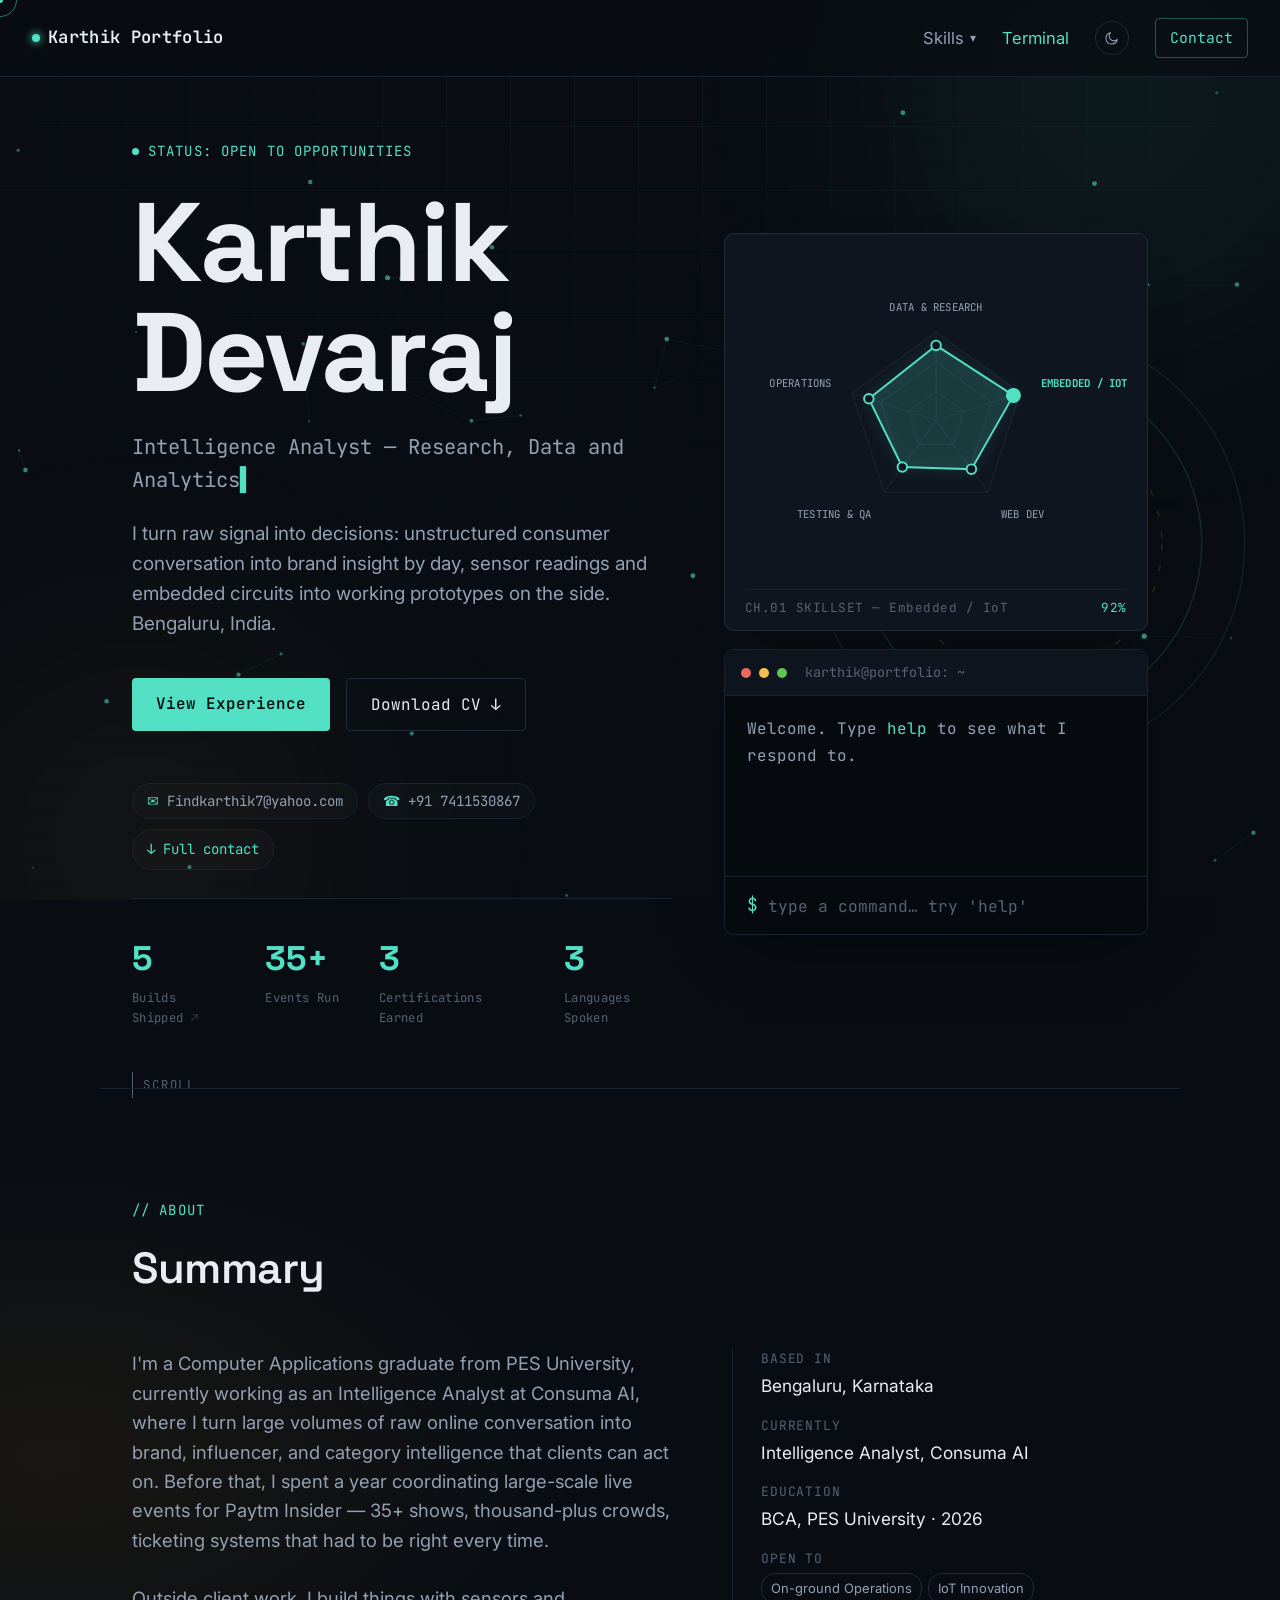
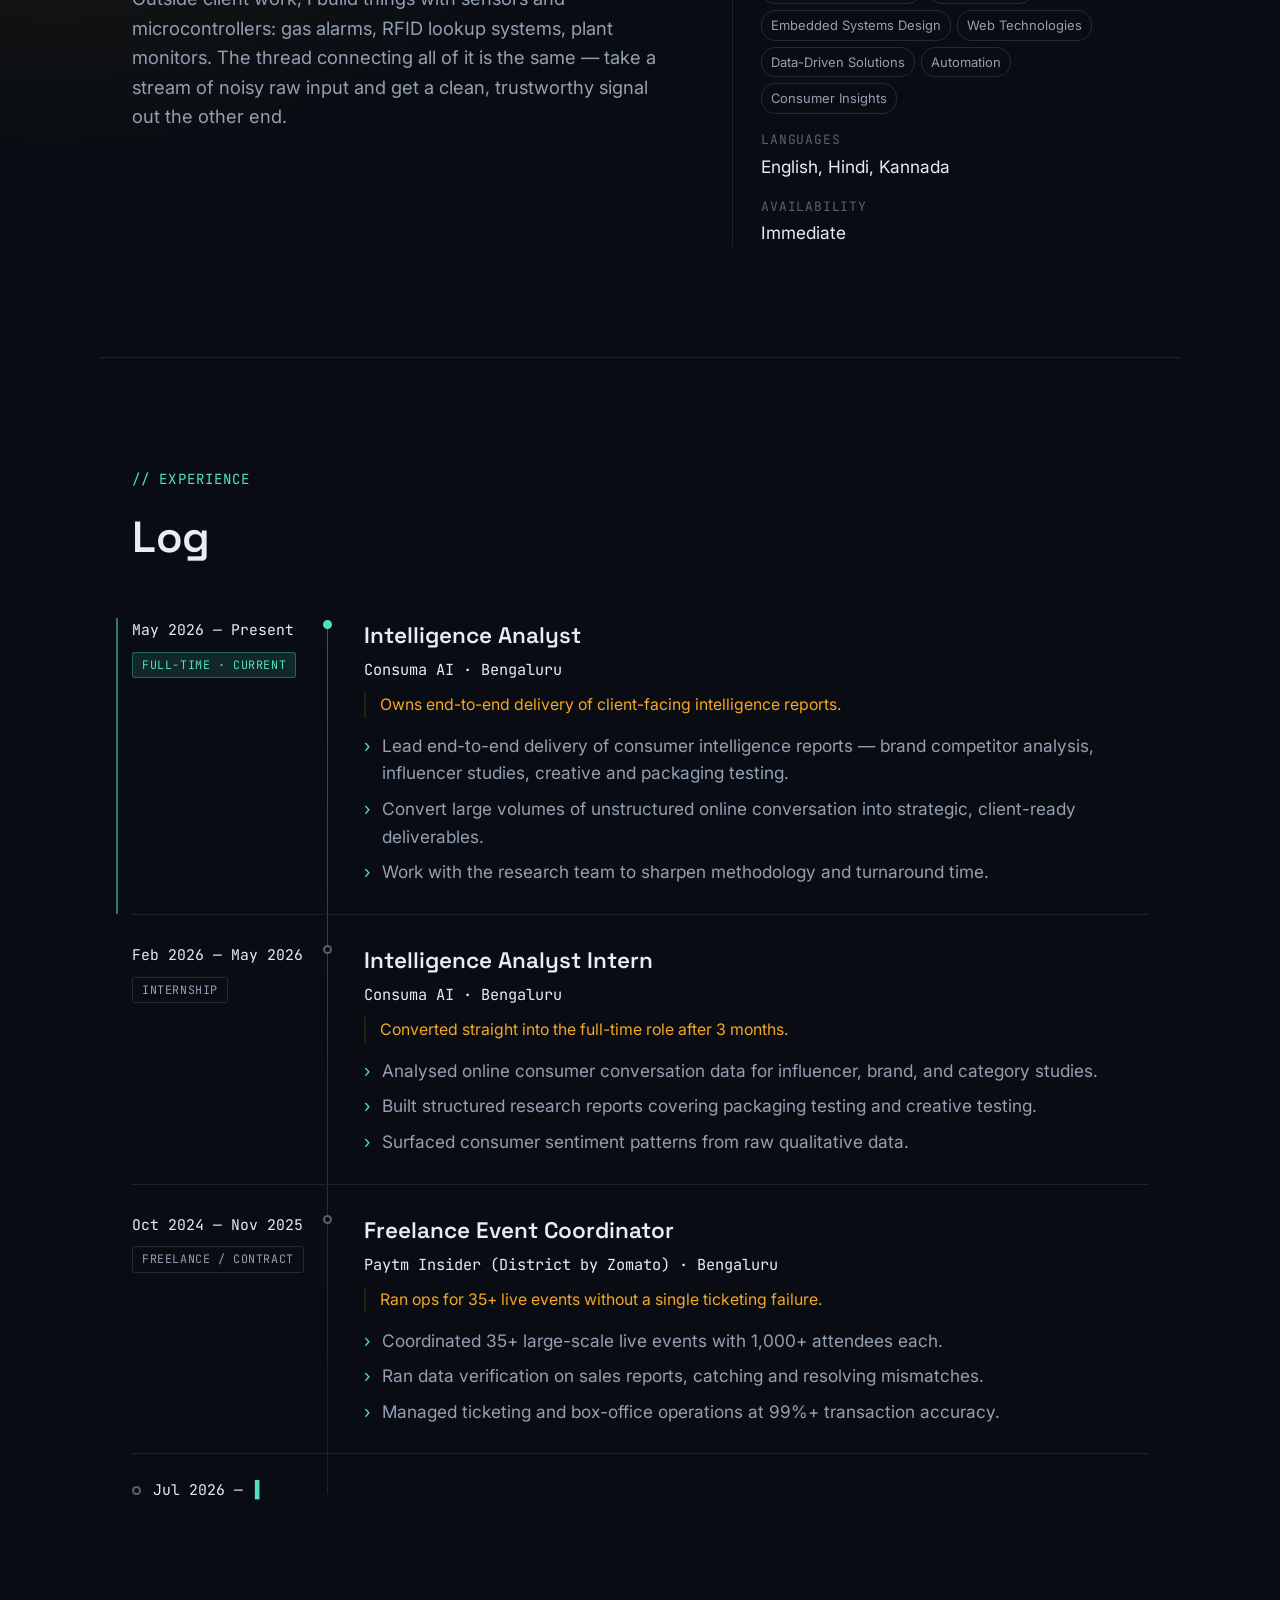
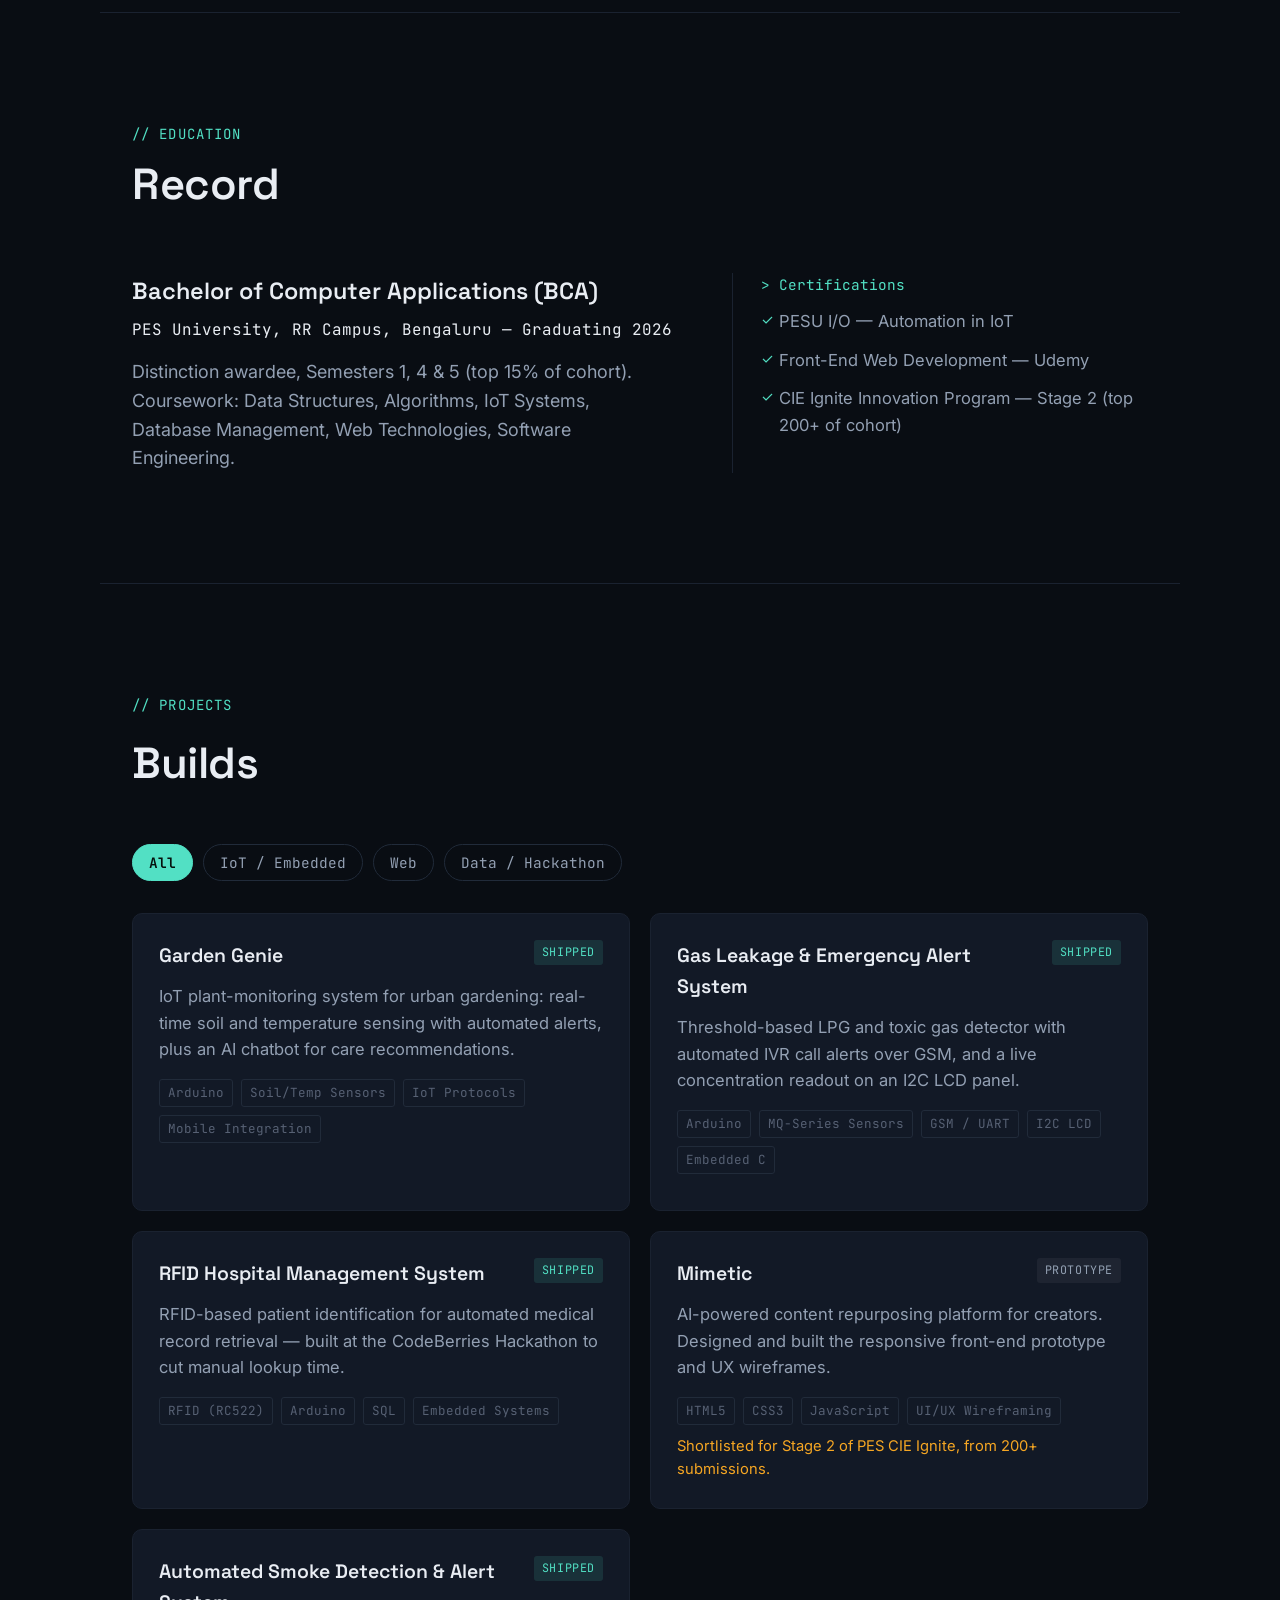
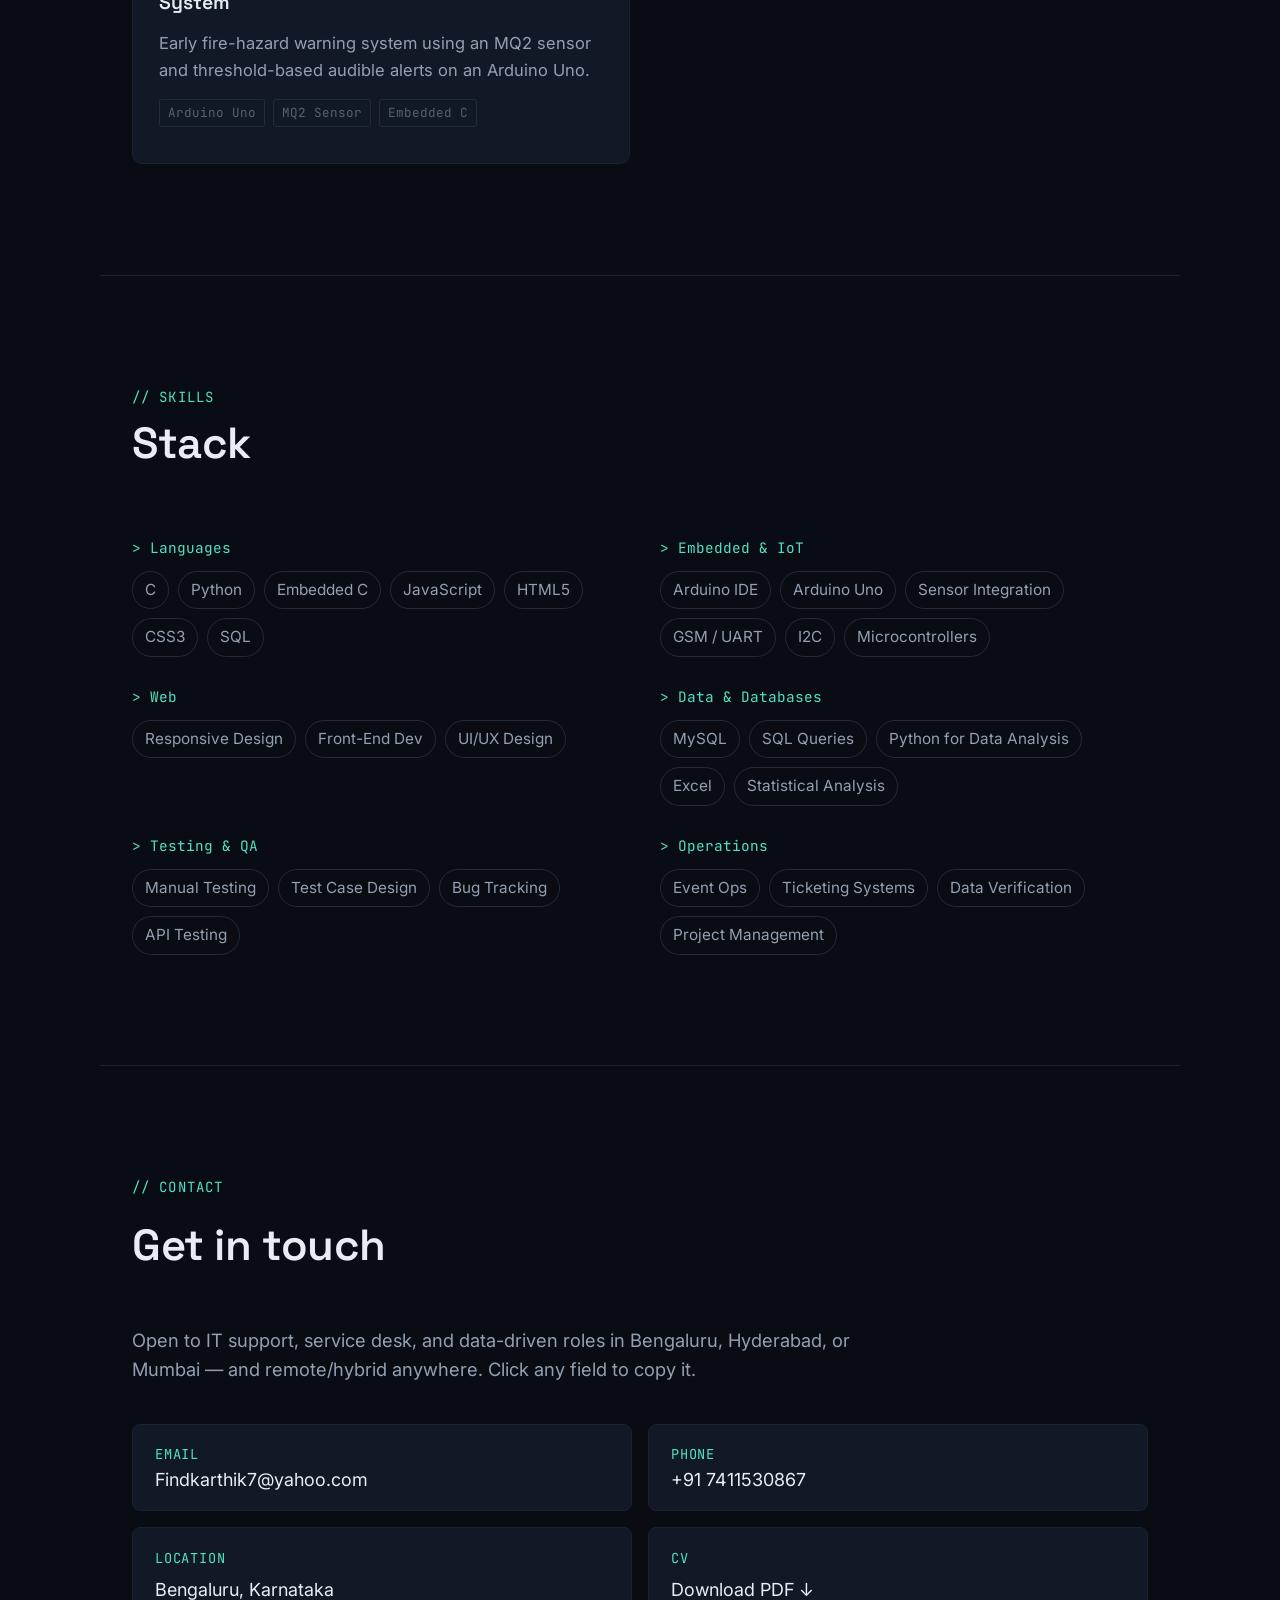
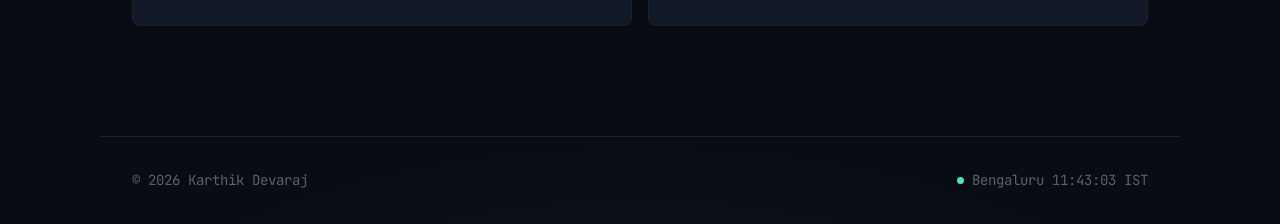
==== commit cded7cf1: "Add new index.html file" ====
--- a/index.html
+++ b/index.html
@@ -87,7 +87,7 @@
       <p class="hero__lede">I turn raw signal into decisions: unstructured consumer conversation into brand insight by day, sensor readings and embedded circuits into working prototypes on the side. Bengaluru, India.</p>
       <div class="hero__cta">
         <a href="#experience" class="btn btn--primary" data-cursor-hover data-magnetic>View Experience</a>
-        <a href="resume.pdf" class="btn btn--ghost" download data-cursor-hover data-magnetic>Download Résumé ↓</a>
+        <a href="resume.pdf" class="btn btn--ghost" download data-cursor-hover data-magnetic>Download CV ↓</a>
       </div>
 
       <div class="hero__quickcontact reveal">
@@ -432,7 +432,7 @@
           <span class="contact__v">Bengaluru, Karnataka</span>
         </div>
         <a href="resume.pdf" class="contact__item" download data-cursor-hover>
-          <span class="contact__k">Résumé</span>
+          <span class="contact__k">CV</span>
           <span class="contact__v">Download PDF ↓</span>
         </a>
       </div>
